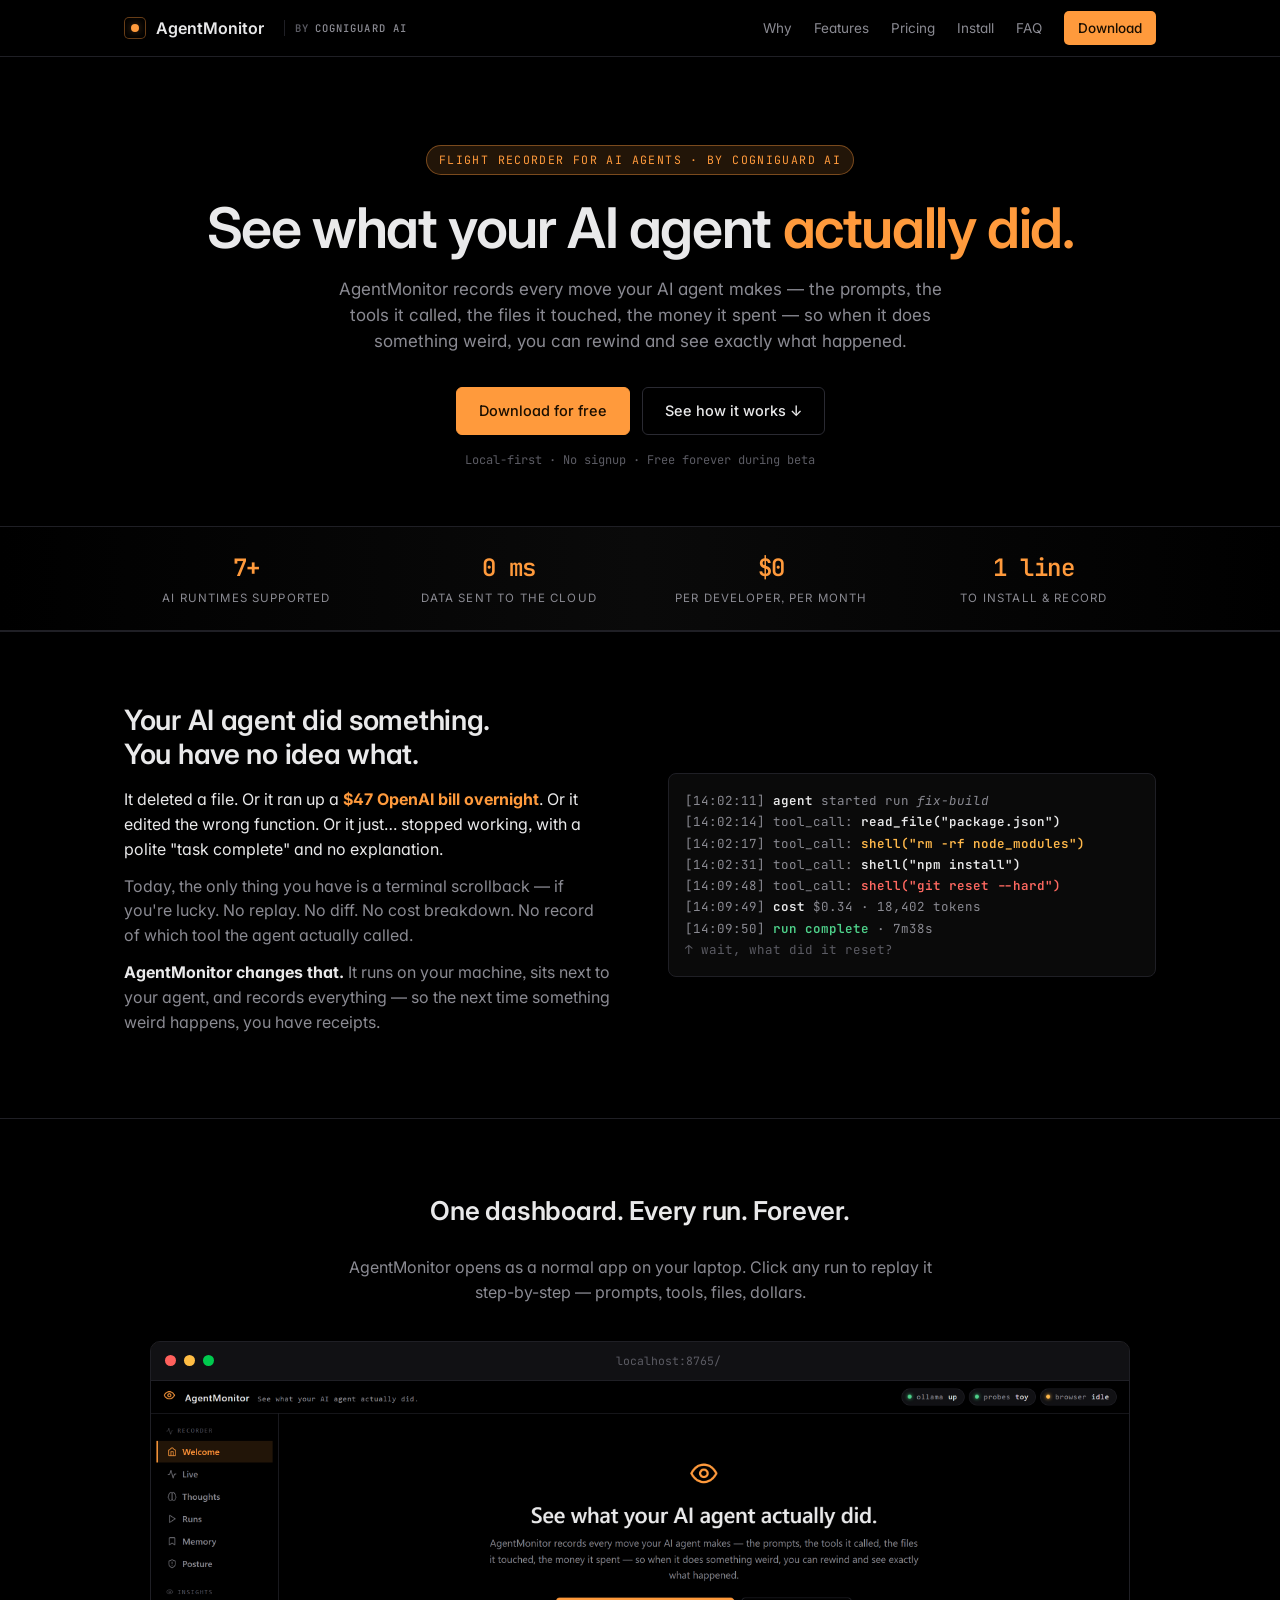
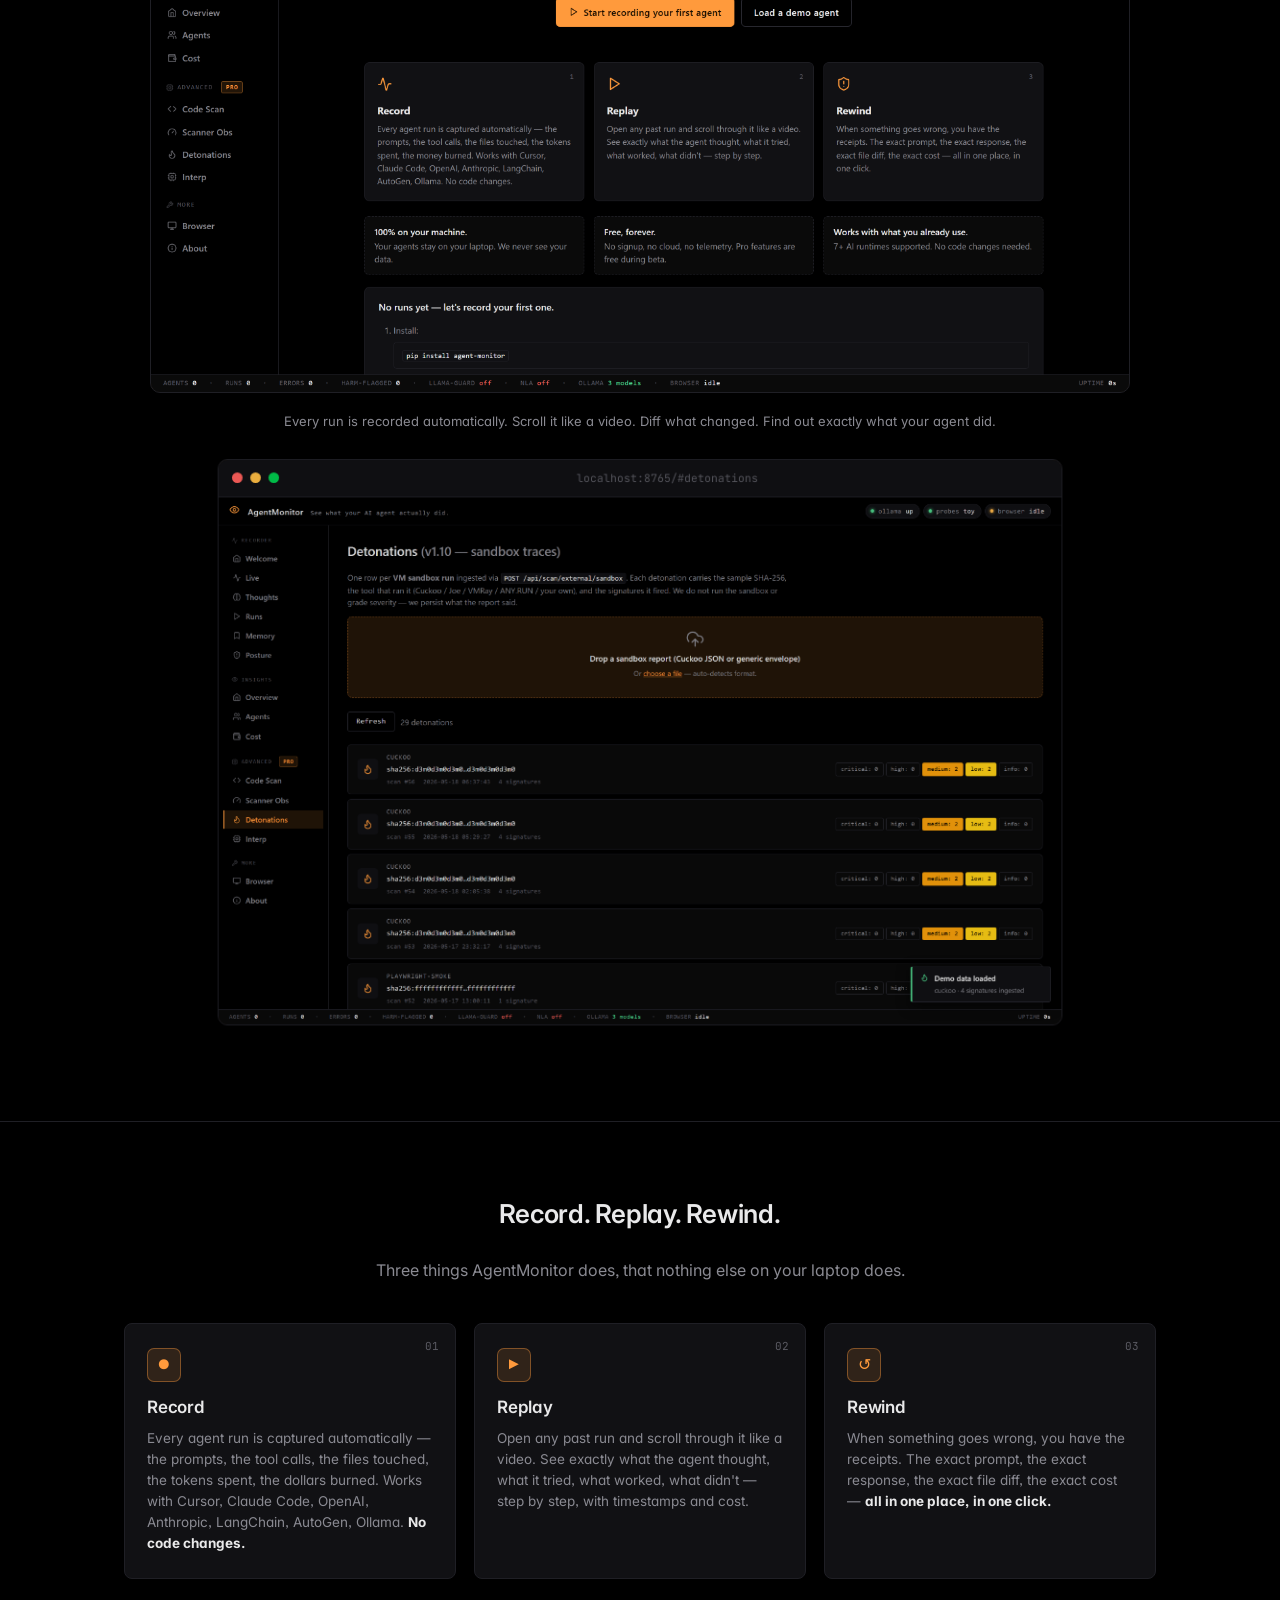
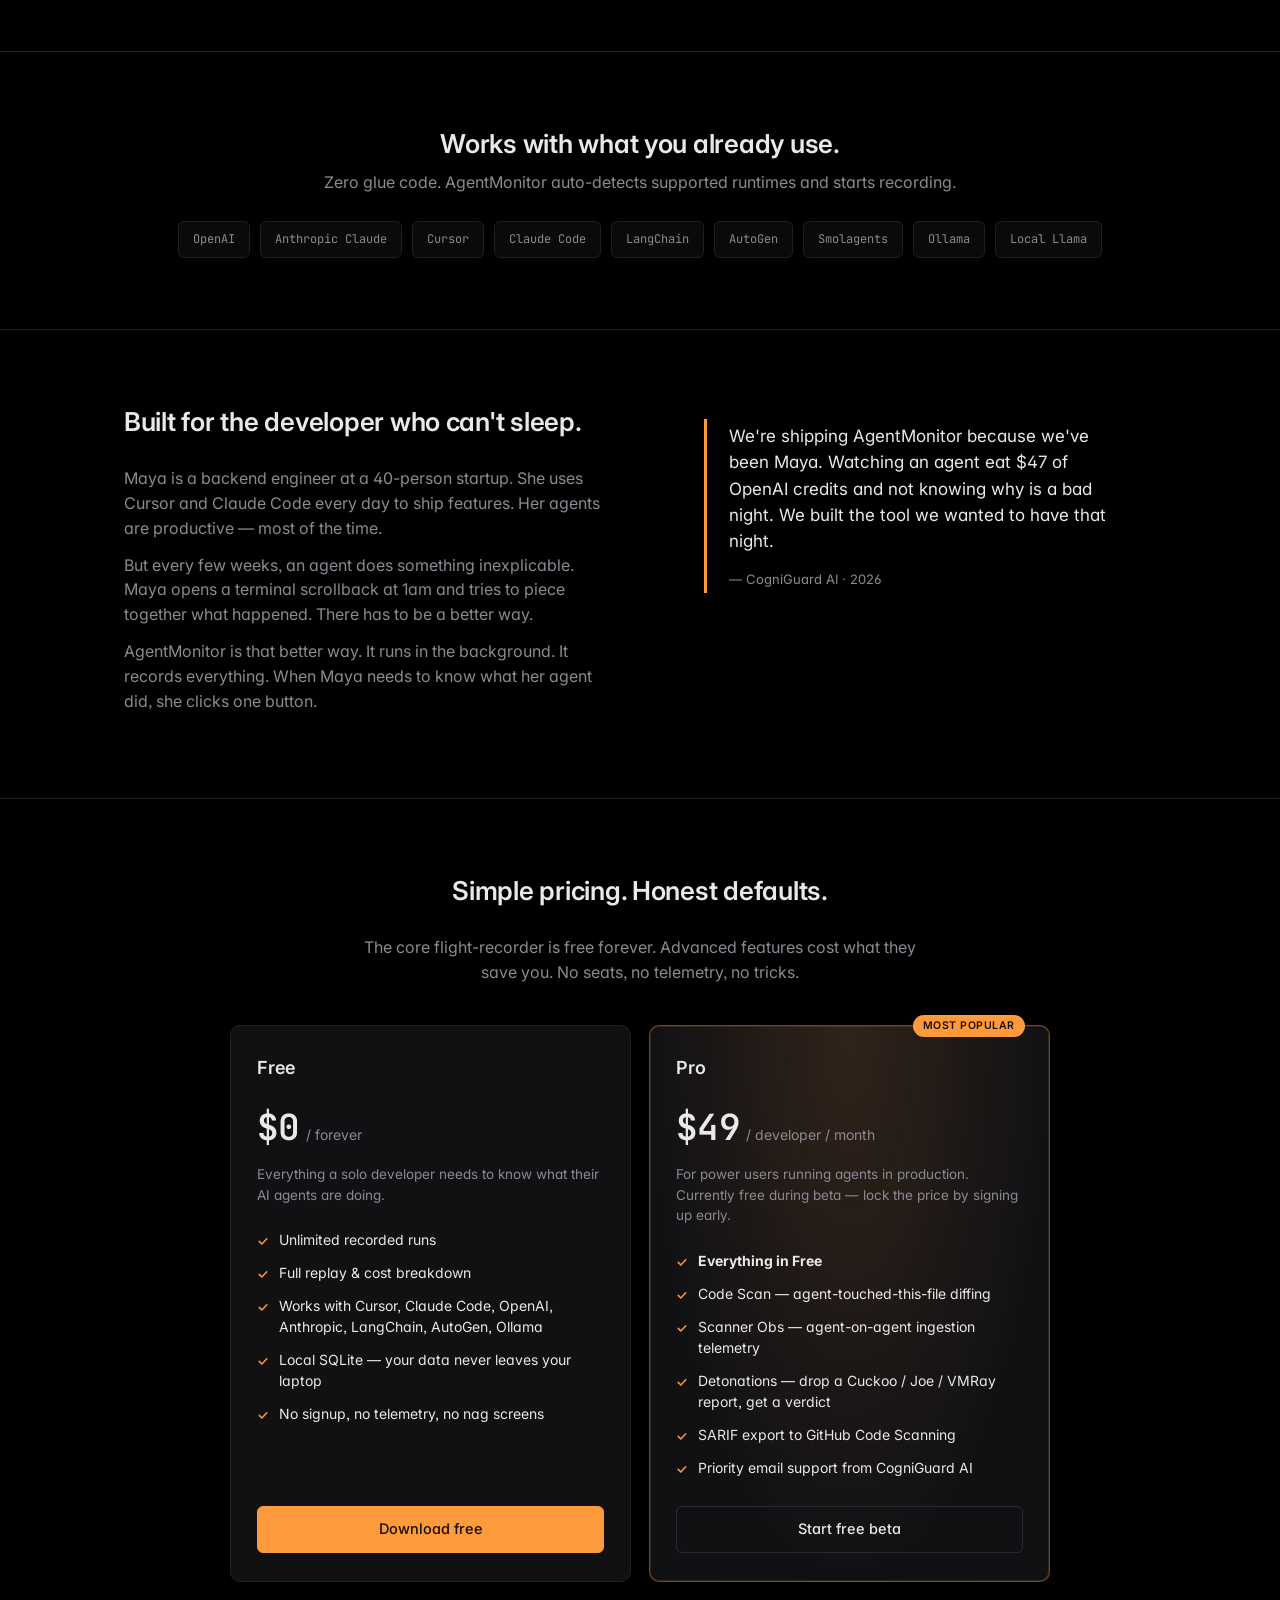
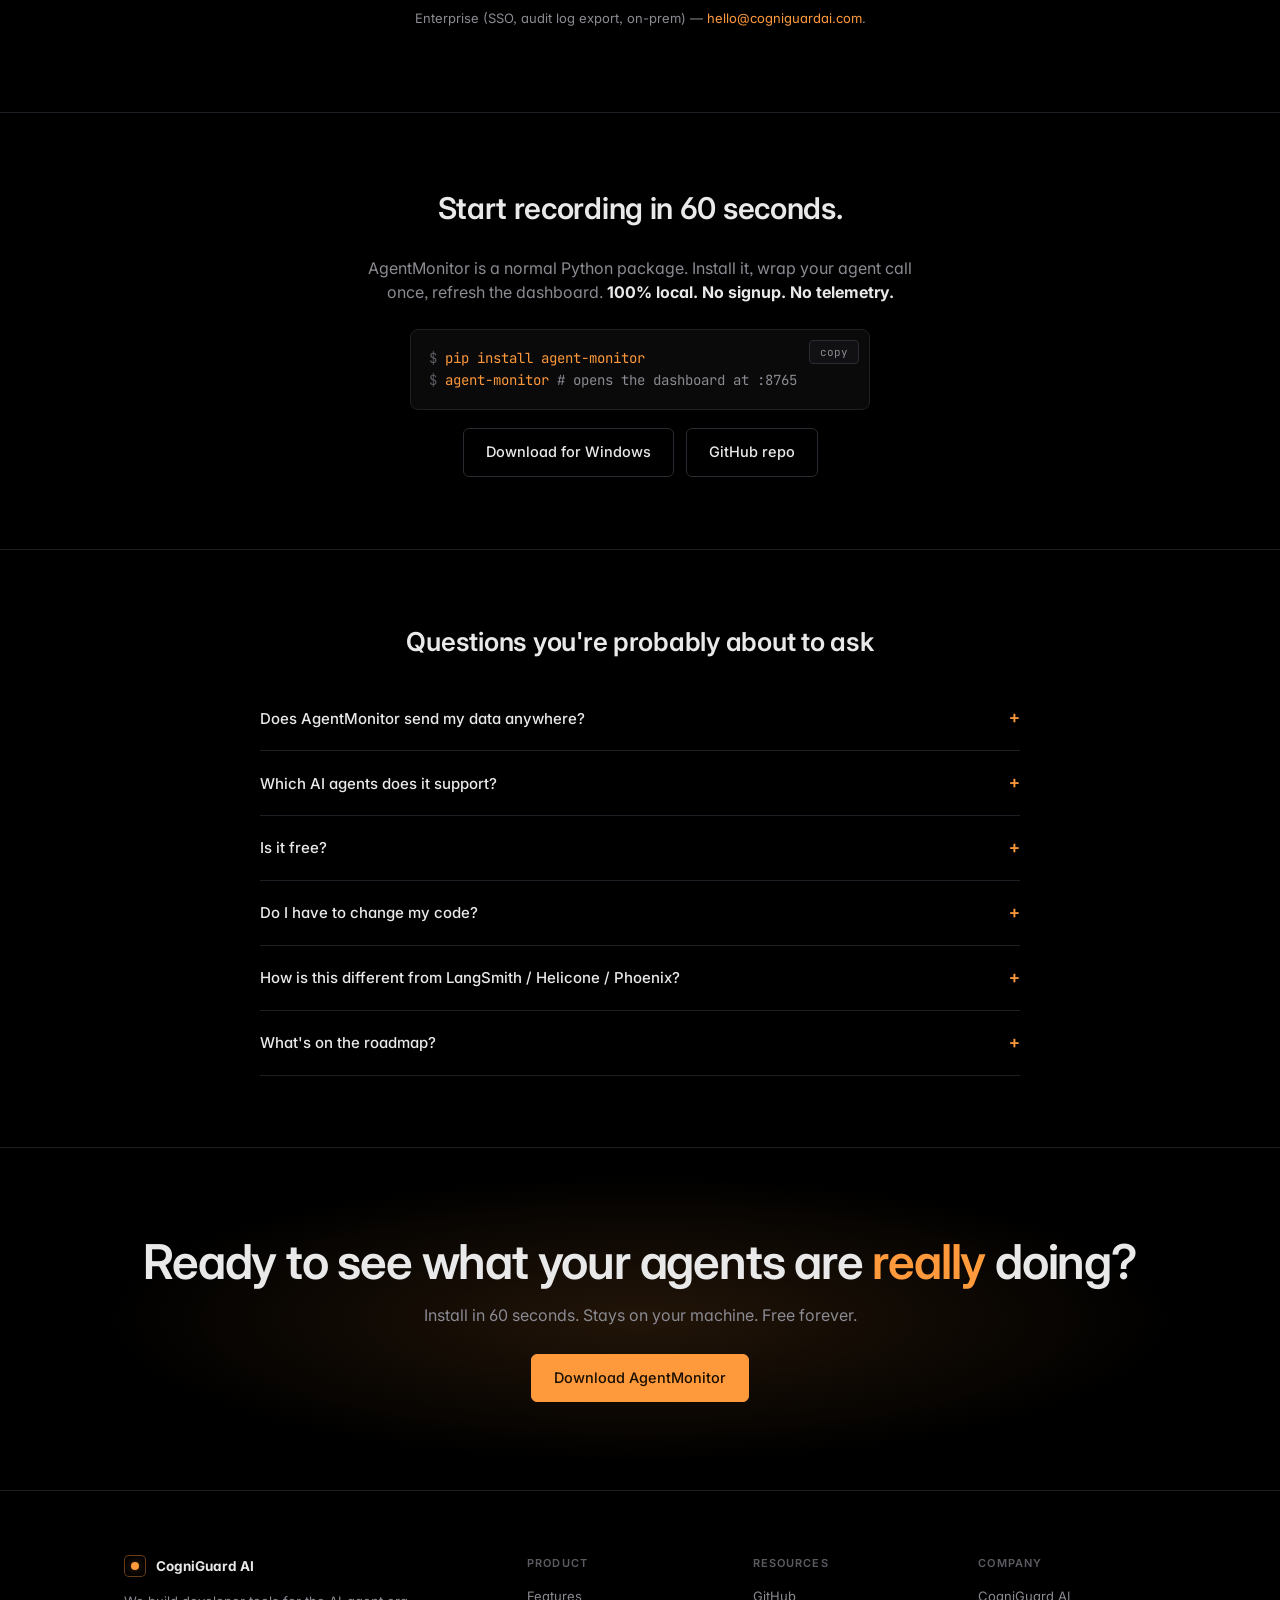
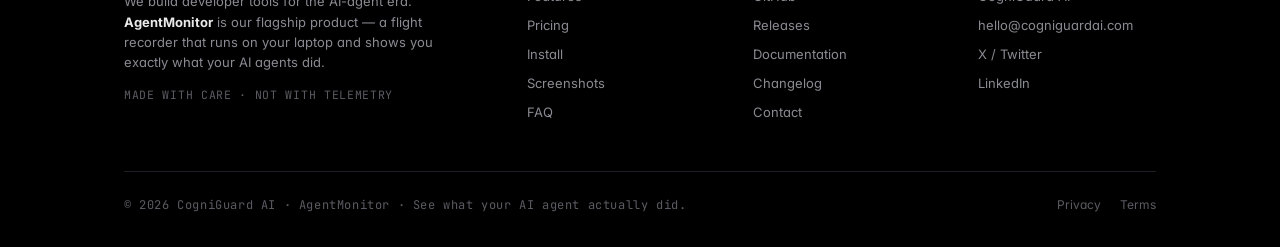
==== marketing/index.html @ da8fb6d1 "Initial public release of AgentMonitor Flight recorder for AI agents -- records every prompt, tool c" ====
<!doctype html>
<html lang="en">
<head>
  <meta charset="utf-8" />
  <meta name="viewport" content="width=device-width, initial-scale=1, viewport-fit=cover" />
  <title>AgentMonitor by CogniGuard AI — See what your AI agent actually did.</title>

  <!-- SEO ----------------------------------------------------------- -->
  <meta name="description"
        content="AgentMonitor is a flight recorder for AI agents. It records every prompt, tool call, file touched and dollar spent — so when your agent does something weird, you can rewind and see exactly what happened. Free, local-first, no signup. Made by CogniGuard AI." />
  <meta name="keywords"
        content="AI agent monitoring, agent observability, LLM observability, AI flight recorder, agent debugging, Claude Code, Cursor, Anthropic, OpenAI, LangChain, AutoGen, agent replay, prompt logging, CogniGuard AI" />
  <meta name="author" content="CogniGuard AI" />
  <meta name="theme-color" content="#000000" />
  <link rel="canonical" href="https://cogniguardai.com/" />

  <!-- Open Graph (Facebook, LinkedIn, Discord, Slack, …) ------------- -->
  <meta property="og:type"        content="website" />
  <meta property="og:site_name"   content="CogniGuard AI" />
  <meta property="og:title"       content="AgentMonitor — See what your AI agent actually did." />
  <meta property="og:description" content="A flight recorder for AI agents by CogniGuard AI. Records every prompt, tool call, file touched and dollar spent — so when your agent does something weird, you can rewind and see exactly what happened." />
  <meta property="og:url"         content="https://cogniguardai.com/" />
  <meta property="og:image"       content="https://cogniguardai.com/og.png" />
  <meta property="og:image:alt"   content="AgentMonitor dashboard — dark UI with amber accents showing a recorded agent run, prompt, tools called and cost." />
  <meta property="og:image:width"  content="1200" />
  <meta property="og:image:height" content="630" />

  <!-- Twitter / X --------------------------------------------------- -->
  <meta name="twitter:card"        content="summary_large_image" />
  <meta name="twitter:title"       content="AgentMonitor — See what your AI agent actually did." />
  <meta name="twitter:description" content="A flight recorder for AI agents by CogniGuard AI. Records every prompt, tool call, file touched and dollar spent. Local-first. Free." />
  <meta name="twitter:image"       content="https://cogniguardai.com/og.png" />
  <meta name="twitter:image:alt"   content="AgentMonitor dashboard screenshot" />

  <!-- Structured data --------------------------------------------------
       Two graphs: the Organization (CogniGuard AI) is the publisher of
       the SoftwareApplication (AgentMonitor). Google merges both into
       the knowledge panel. -->
  <script type="application/ld+json">
  {
    "@context": "https://schema.org",
    "@graph": [
      {
        "@type": "Organization",
        "@id": "https://cogniguardai.com/#org",
        "name": "CogniGuard AI",
        "url": "https://cogniguardai.com/",
        "logo": "https://cogniguardai.com/og.png",
        "description": "CogniGuard AI builds developer tools for the AI-agent era. AgentMonitor is our flagship product."
      },
      {
        "@type": "SoftwareApplication",
        "name": "AgentMonitor",
        "applicationCategory": "DeveloperApplication",
        "operatingSystem": "Windows, macOS, Linux",
        "description": "A flight recorder for AI agents. Records every prompt, tool call, file touched and dollar spent — so when your agent does something weird, you can rewind and see exactly what happened.",
        "url": "https://cogniguardai.com/",
        "publisher": { "@id": "https://cogniguardai.com/#org" },
        "offers": { "@type": "Offer", "price": "0", "priceCurrency": "USD" }
      }
    ]
  }
  </script>

  <!-- Favicon (inline SVG, no extra request) ------------------------ -->
  <link rel="icon" type="image/svg+xml" href="data:image/svg+xml;utf8,<svg xmlns='http://www.w3.org/2000/svg' viewBox='0 0 32 32'><rect width='32' height='32' rx='6' fill='%23000'/><circle cx='16' cy='16' r='6' fill='none' stroke='%23ff9a3c' stroke-width='2.5'/><circle cx='16' cy='16' r='2' fill='%23ff9a3c'/></svg>" />

  <!-- Inter (display + body) for cursor-quality typography. Preconnect
       saves ~100-200ms on first paint. -->
  <link rel="preconnect" href="https://fonts.googleapis.com" />
  <link rel="preconnect" href="https://fonts.gstatic.com" crossorigin />
  <link rel="stylesheet" href="https://fonts.googleapis.com/css2?family=Inter:wght@400;500;600;700;800&family=JetBrains+Mono:wght@400;500;600&display=swap" />

  <style>
    /* AgentMonitor marketing — visual language matches the in-app
       dashboard (Claude Board black + amber). Single-file, no build,
       no external deps except a Google Font (optional). */
    :root {
      --bg:           #000;
      --bg-1:         #0a0a0a;
      --bg-2:         #111114;
      --surface:      #111114;
      --surface-2:    #17171c;
      --border:       #1f1f25;
      --border-2:     #2a2a32;
      --text:         #e9e9ea;
      --text-mute:    #8a8a92;
      --text-dim:     #5b5b63;
      --accent:       #ff9a3c;
      --accent-soft:  #ff9a3c22;
      --accent-edge:  #ff9a3c66;
      --good:         #4ed18a;
      --warn:         #ffb84a;
      --bad:          #ff6961;
      --info:         #6aa9ff;
      --mono: "JetBrains Mono", "SF Mono", "Cascadia Mono", "IBM Plex Mono", Consolas, monospace;
      --sans: "Inter", -apple-system, BlinkMacSystemFont, "Segoe UI", system-ui, sans-serif;
      /* CSS feature-flag for Inter optical-sizing on supported browsers. */
      font-optical-sizing: auto;
      font-feature-settings: "cv11", "ss01", "ss03";
    }
    *  { box-sizing: border-box; }
    html, body {
      margin: 0; padding: 0;
      background: var(--bg);
      color: var(--text);
      font-family: var(--sans);
      font-size: 16px;
      line-height: 1.55;
      -webkit-font-smoothing: antialiased;
      -moz-osx-font-smoothing: grayscale;
      text-rendering: optimizeLegibility;
    }
    /* Selection -- amber on black, never white. */
    ::selection { background: var(--accent); color: #1a0e00; }
    /* Focus outline -- amber square (better than the browser default blue). */
    :focus-visible {
      outline: 2px solid var(--accent);
      outline-offset: 3px;
      border-radius: 4px;
    }
    a { color: var(--accent); text-decoration: none; }
    a:hover { text-decoration: underline; }
    code, pre { font-family: var(--mono); }

    /* ---------- shell ---------- */
    .wrap { max-width: 1080px; margin: 0 auto; padding: 0 24px; }
    section { padding: 72px 0; border-top: 1px solid var(--border); }
    section:first-of-type { border-top: 0; }
    h1, h2, h3 { font-weight: 600; letter-spacing: -0.01em; }
    h2 { font-size: 26px; margin: 0 0 24px 0; }
    h3 { font-size: 17px; margin: 0 0 8px 0; }
    p  { color: var(--text-mute); margin: 0 0 12px 0; }
    .muted { color: var(--text-mute); }
    .mono  { font-family: var(--mono); }

    /* ---------- header ---------- */
    header.site {
      position: sticky; top: 0; z-index: 10;
      background: rgba(0,0,0,0.85);
      backdrop-filter: saturate(160%) blur(10px);
      -webkit-backdrop-filter: saturate(160%) blur(10px);
      border-bottom: 1px solid var(--border);
    }
    .site-inner {
      display: flex; align-items: center; justify-content: space-between;
      height: 56px;
    }
    .brand {
      display: flex; align-items: center; gap: 10px;
      font-weight: 600; color: var(--text);
    }
    .brand-dot {
      width: 22px; height: 22px;
      border-radius: 5px;
      background: #000;
      border: 1px solid var(--accent-edge);
      display: inline-flex; align-items: center; justify-content: center;
    }
    .brand-dot::after {
      content: ""; width: 8px; height: 8px;
      border-radius: 50%;
      background: var(--accent);
      box-shadow: 0 0 8px var(--accent-edge);
    }
    .nav { display: flex; gap: 22px; align-items: center; font-size: 13.5px; }
    .nav a { color: var(--text-mute); }
    .nav a:hover { color: var(--text); text-decoration: none; }
    .nav .cta {
      padding: 7px 14px; border-radius: 5px;
      background: var(--accent); color: #1a0e00;
      font-weight: 500;
    }
    .nav .cta:hover { background: #ffb066; }
    @media (max-width: 640px) {
      .nav a:not(.cta) { display: none; }
    }

    /* ---------- hero ---------- */
    .hero {
      text-align: center;
      padding: 88px 0 56px 0;
    }
    .hero-eyebrow {
      display: inline-block;
      font-family: var(--mono);
      font-size: 11.5px;
      letter-spacing: 0.12em;
      text-transform: uppercase;
      color: var(--accent);
      padding: 5px 12px;
      border: 1px solid var(--accent-edge);
      background: var(--accent-soft);
      border-radius: 20px;
      margin-bottom: 24px;
    }
    .hero h1 {
      font-size: clamp(34px, 6vw, 56px);
      line-height: 1.05;
      margin: 0 0 18px 0;
      letter-spacing: -0.025em;
    }
    .hero h1 .accent { color: var(--accent); }
    .hero-sub {
      max-width: 640px; margin: 0 auto 32px auto;
      font-size: 17px;
      color: var(--text-mute);
      line-height: 1.55;
    }
    .hero-cta {
      display: flex; gap: 12px; justify-content: center; flex-wrap: wrap;
      margin-bottom: 16px;
    }
    .btn {
      display: inline-flex; align-items: center; gap: 8px;
      padding: 12px 22px;
      border-radius: 6px;
      font-family: var(--sans);
      font-size: 14.5px;
      font-weight: 500;
      cursor: pointer;
      transition: transform 80ms ease, background 120ms ease,
                  border-color 120ms ease, color 120ms ease;
    }
    .btn-primary {
      background: var(--accent); color: #1a0e00;
      border: 1px solid var(--accent);
    }
    .btn-primary:hover { transform: translateY(-1px); background: #ffb066; text-decoration: none; }
    .btn-ghost {
      background: transparent; color: var(--text);
      border: 1px solid var(--border-2);
    }
    .btn-ghost:hover { border-color: var(--accent-edge); color: var(--accent); text-decoration: none; }
    .hero-tiny {
      font-family: var(--mono);
      font-size: 12px;
      color: var(--text-dim);
      margin-top: 4px;
    }

    /* ---------- problem ---------- */
    .problem {
      display: grid;
      grid-template-columns: 1fr 1fr;
      gap: 56px;
      align-items: center;
    }
    @media (max-width: 760px) { .problem { grid-template-columns: 1fr; gap: 32px; } }
    .problem h2 { font-size: 28px; line-height: 1.2; margin-bottom: 16px; }
    .problem .punch { color: var(--text); }
    .problem .punch strong { color: var(--accent); }
    .problem .scroll-card {
      background: var(--bg-1);
      border: 1px solid var(--border);
      border-radius: 8px;
      padding: 16px;
      font-family: var(--mono);
      font-size: 12.5px;
      line-height: 1.7;
      color: var(--text-mute);
    }
    .problem .scroll-card .ln { display: block; }
    .problem .scroll-card .ln strong { color: var(--text); font-weight: 600; }
    .problem .scroll-card .ln.warn  strong { color: var(--warn); }
    .problem .scroll-card .ln.bad   strong { color: var(--bad); }
    .problem .scroll-card .ln.good  strong { color: var(--good); }

    /* ---------- demo (screenshot placeholder) ---------- */
    .demo { text-align: center; }
    .demo-frame {
      max-width: 980px; margin: 0 auto;
      border: 1px solid var(--border);
      border-radius: 10px;
      background: var(--bg-1);
      overflow: hidden;
      box-shadow: 0 30px 60px rgba(0,0,0,0.6),
                  0 0 0 1px var(--accent-soft) inset;
    }
    .demo-titlebar {
      display: flex; align-items: center; gap: 8px;
      padding: 10px 14px;
      background: var(--bg-2);
      border-bottom: 1px solid var(--border);
    }
    .demo-titlebar .dot { width: 11px; height: 11px; border-radius: 50%; }
    .demo-titlebar .dot.r { background: #ff605c; }
    .demo-titlebar .dot.y { background: #ffbd44; }
    .demo-titlebar .dot.g { background: #00ca4e; }
    .demo-titlebar .url {
      flex: 1; text-align: center;
      font-family: var(--mono); font-size: 11.5px;
      color: var(--text-dim);
    }
    .demo-body {
      display: grid;
      grid-template-columns: 200px 1fr;
      min-height: 360px;
    }
    @media (max-width: 760px) { .demo-body { grid-template-columns: 1fr; } }
    .demo-sidebar {
      background: var(--surface);
      border-right: 1px solid var(--border);
      padding: 14px 12px;
      font-size: 12px;
      text-align: left;
    }
    .demo-sb-group {
      font-family: var(--mono); font-size: 9.5px;
      letter-spacing: 0.12em; text-transform: uppercase;
      color: var(--text-dim);
      padding: 10px 6px 4px 6px;
    }
    .demo-sb-item {
      display: block; padding: 5px 8px;
      color: var(--text-mute); border-radius: 4px;
    }
    .demo-sb-item.active {
      background: var(--accent-soft);
      color: var(--accent);
      border-left: 2px solid var(--accent);
      padding-left: 6px;
    }
    .demo-main {
      padding: 22px 24px;
      text-align: left;
    }
    .demo-h1 {
      font-size: 22px; margin: 0 0 8px 0; color: var(--text);
    }
    .demo-meta {
      font-family: var(--mono); font-size: 11.5px;
      color: var(--text-dim); margin-bottom: 18px;
    }
    .demo-row {
      display: grid;
      grid-template-columns: 90px 1fr;
      gap: 14px;
      padding: 10px 0;
      border-top: 1px dashed var(--border);
      font-size: 12.5px;
    }
    .demo-row:first-of-type { border-top: 0; }
    .demo-row .k {
      font-family: var(--mono); font-size: 10.5px;
      letter-spacing: 0.08em; text-transform: uppercase;
      color: var(--text-dim);
    }
    .demo-row .v { color: var(--text); }
    .demo-chip {
      display: inline-block; padding: 1px 7px;
      border: 1px solid var(--border-2); border-radius: 3px;
      font-family: var(--mono); font-size: 10.5px;
      color: var(--text-mute);
      margin-right: 4px;
    }
    .demo-chip.accent { color: var(--accent); border-color: var(--accent-edge); background: var(--accent-soft); }
    .demo-chip.good   { color: var(--good);   border-color: #4ed18a44; }
    .demo-chip.warn   { color: var(--warn);   border-color: #ffb84a44; }
    .demo-caption {
      margin-top: 18px;
      font-size: 13px;
      color: var(--text-mute);
    }
    /* Real product screenshot inside .demo-frame -- replaces the
       legacy mock-up (.demo-body/.demo-sidebar/.demo-main, kept above
       only to avoid stylesheet churn). */
    .demo-shot {
      display: block;
      width: 100%;
      height: auto;
      background: var(--bg-1);
    }
    .demo-frame-secondary {
      max-width: 880px;
      margin: 28px auto 0 auto;
      opacity: 0.92;
      transform: scale(0.96);
      transform-origin: top center;
    }

    /* ---------- features 3-up ---------- */
    .features {
      display: grid;
      grid-template-columns: repeat(3, 1fr);
      gap: 18px;
    }
    @media (max-width: 880px) { .features { grid-template-columns: 1fr; } }
    .feature {
      position: relative;
      padding: 24px 22px;
      border: 1px solid var(--border);
      border-radius: 8px;
      background: var(--surface);
    }
    .feature .num {
      position: absolute; top: 14px; right: 16px;
      font-family: var(--mono); font-size: 11px; color: var(--text-dim);
    }
    .feature .ic {
      display: inline-flex; align-items: center; justify-content: center;
      width: 34px; height: 34px; border-radius: 7px;
      background: var(--accent-soft);
      border: 1px solid var(--accent-edge);
      color: var(--accent);
      margin-bottom: 12px;
      font-family: var(--mono); font-size: 16px;
    }
    .feature h3 { color: var(--text); }
    .feature p { font-size: 13.5px; margin: 0; }

    /* ---------- "works with" strip ---------- */
    .works {
      text-align: center;
    }
    .works h2 { margin-bottom: 6px; }
    .works .sub { margin-bottom: 26px; }
    .works-grid {
      display: flex;
      flex-wrap: wrap;
      justify-content: center;
      gap: 10px;
    }
    .works-grid .tag {
      padding: 8px 14px;
      border: 1px solid var(--border);
      border-radius: 6px;
      background: var(--bg-1);
      font-family: var(--mono);
      font-size: 12px;
      color: var(--text-mute);
    }

    /* ---------- who-for ---------- */
    .who {
      display: grid;
      grid-template-columns: 1fr 1fr;
      gap: 48px;
    }
    @media (max-width: 760px) { .who { grid-template-columns: 1fr; } }
    .who-quote {
      border-left: 3px solid var(--accent);
      padding: 4px 0 4px 22px;
      color: var(--text);
      font-size: 17px;
      line-height: 1.55;
    }
    .who-quote cite {
      display: block; margin-top: 14px;
      font-size: 13px; font-style: normal;
      color: var(--text-mute);
    }

    /* ---------- install ---------- */
    .install { text-align: center; }
    .install h2 { font-size: 30px; }
    .install p { max-width: 580px; margin: 0 auto 24px auto; }
    .install-code {
      max-width: 460px; margin: 0 auto;
      background: var(--bg-1);
      border: 1px solid var(--border);
      border-radius: 8px;
      padding: 18px;
      font-family: var(--mono);
      font-size: 14px;
      color: var(--text);
      text-align: left;
      position: relative;
    }
    .install-code .prompt { color: var(--text-dim); user-select: none; }
    .install-code .cmd    { color: var(--accent); }
    .install-copy {
      position: absolute; top: 10px; right: 10px;
      padding: 4px 10px;
      background: var(--bg-2);
      border: 1px solid var(--border-2);
      border-radius: 4px;
      color: var(--text-mute);
      font-family: var(--mono); font-size: 11px;
      cursor: pointer;
    }
    .install-copy:hover { color: var(--accent); border-color: var(--accent-edge); }
    .install-alt {
      margin-top: 18px;
      display: flex; gap: 12px; justify-content: center; flex-wrap: wrap;
    }

    /* ---------- FAQ ---------- */
    .faq-list { max-width: 760px; margin: 0 auto; }
    details.faq {
      border-bottom: 1px solid var(--border);
      padding: 18px 0;
    }
    details.faq summary {
      cursor: pointer;
      list-style: none;
      font-weight: 500;
      color: var(--text);
      font-size: 15px;
      display: flex; justify-content: space-between; align-items: center;
    }
    details.faq summary::-webkit-details-marker { display: none; }
    details.faq summary::after {
      content: "+";
      color: var(--accent);
      font-family: var(--mono);
      font-size: 18px;
      margin-left: 16px;
    }
    details.faq[open] summary::after { content: "−"; }
    details.faq p {
      margin: 12px 0 0 0;
      color: var(--text-mute);
      font-size: 14px;
    }

    /* ---------- brand byline -- small "by CogniGuard AI" tag --- */
    .brand-byline {
      display: inline-flex;
      align-items: center;
      gap: 6px;
      font-family: var(--mono);
      font-size: 10.5px;
      letter-spacing: 0.10em;
      text-transform: uppercase;
      color: var(--text-dim);
      margin-left: 10px;
      padding-left: 10px;
      border-left: 1px solid var(--border);
    }
    .brand-byline strong { color: var(--text-mute); font-weight: 500; }
    @media (max-width: 540px) {
      .brand-byline { display: none; }
    }

    /* ---------- scroll-reveal animation ---------- */
    .reveal {
      opacity: 0;
      transform: translateY(14px);
      transition: opacity 600ms ease, transform 600ms ease;
      will-change: opacity, transform;
    }
    .reveal.in {
      opacity: 1;
      transform: translateY(0);
    }
    @media (prefers-reduced-motion: reduce) {
      .reveal { opacity: 1; transform: none; transition: none; }
    }

    /* ---------- stats strip (below hero) ---------- */
    .stats-strip {
      border-top: 1px solid var(--border);
      border-bottom: 1px solid var(--border);
      background: linear-gradient(to right,
        transparent 0%, var(--bg-1) 50%, transparent 100%);
      padding: 22px 0;
    }
    .stats-grid {
      display: grid;
      grid-template-columns: repeat(4, 1fr);
      gap: 18px;
      text-align: center;
    }
    @media (max-width: 760px) {
      .stats-grid { grid-template-columns: repeat(2, 1fr); gap: 22px; }
    }
    .stat-num {
      font-family: var(--mono);
      font-size: 24px;
      font-weight: 600;
      color: var(--accent);
      letter-spacing: -0.02em;
    }
    .stat-label {
      font-size: 11.5px;
      color: var(--text-mute);
      text-transform: uppercase;
      letter-spacing: 0.10em;
      margin-top: 4px;
    }

    /* ---------- pricing ---------- */
    .pricing-grid {
      display: grid;
      grid-template-columns: repeat(2, 1fr);
      gap: 18px;
      max-width: 820px;
      margin: 0 auto;
    }
    @media (max-width: 720px) { .pricing-grid { grid-template-columns: 1fr; } }
    .price-card {
      position: relative;
      padding: 28px 26px;
      border: 1px solid var(--border);
      border-radius: 10px;
      background: var(--surface);
      display: flex; flex-direction: column;
    }
    .price-card.featured {
      border-color: var(--accent-edge);
      background:
        radial-gradient(ellipse at top, var(--accent-soft) 0%, transparent 70%),
        var(--surface);
      box-shadow: 0 0 0 1px var(--accent-soft) inset;
    }
    .price-card.featured::before {
      content: "Most popular";
      position: absolute; top: -11px; right: 24px;
      padding: 3px 10px;
      background: var(--accent); color: #1a0e00;
      font-size: 10.5px; font-weight: 600;
      letter-spacing: 0.05em;
      text-transform: uppercase;
      border-radius: 12px;
    }
    .price-card h3 {
      font-size: 18px; margin: 0 0 4px 0; color: var(--text);
    }
    .price-card .price-tag {
      display: flex; align-items: baseline; gap: 6px;
      margin: 14px 0 8px 0;
    }
    .price-card .price-amount {
      font-family: var(--mono);
      font-size: 36px; font-weight: 600;
      color: var(--text);
      letter-spacing: -0.02em;
    }
    .price-card .price-unit {
      color: var(--text-mute);
      font-size: 14px;
    }
    .price-card .price-sub {
      color: var(--text-mute);
      font-size: 13.5px;
      margin: 0 0 18px 0;
      min-height: 38px;
    }
    .price-card ul {
      list-style: none; padding: 0; margin: 0 0 22px 0;
      flex: 1;
    }
    .price-card ul li {
      position: relative;
      padding: 6px 0 6px 22px;
      font-size: 14px;
      color: var(--text);
      line-height: 1.5;
    }
    .price-card ul li::before {
      content: "";
      position: absolute;
      left: 0; top: 12px;
      width: 12px; height: 12px;
      background-image: url("data:image/svg+xml;utf8,<svg xmlns='http://www.w3.org/2000/svg' viewBox='0 0 16 16' fill='none' stroke='%23ff9a3c' stroke-width='2' stroke-linecap='round' stroke-linejoin='round'><path d='M3 8.5l3.5 3.5L13 5'/></svg>");
      background-size: contain; background-repeat: no-repeat;
    }
    .price-card .price-cta {
      display: block; text-align: center;
      padding: 11px 18px;
      border-radius: 6px;
      font-weight: 500; font-size: 14.5px;
      transition: transform 80ms ease, background 120ms ease;
    }
    .price-card .price-cta.primary {
      background: var(--accent); color: #1a0e00;
      border: 1px solid var(--accent);
    }
    .price-card .price-cta.primary:hover {
      background: #ffb066; transform: translateY(-1px);
      text-decoration: none;
    }
    .price-card .price-cta.ghost {
      background: transparent; color: var(--text);
      border: 1px solid var(--border-2);
    }
    .price-card .price-cta.ghost:hover {
      border-color: var(--accent-edge); color: var(--accent);
      text-decoration: none;
    }

    /* ---------- big CTA before footer ---------- */
    .bigcta {
      text-align: center;
      padding: 88px 24px;
      background:
        radial-gradient(ellipse at center,
          var(--accent-soft) 0%, transparent 60%),
        var(--bg);
      border-top: 1px solid var(--border);
    }
    .bigcta h2 {
      font-size: clamp(32px, 5vw, 48px);
      line-height: 1.1;
      margin: 0 0 14px 0;
      letter-spacing: -0.025em;
    }
    .bigcta p {
      max-width: 540px; margin: 0 auto 26px auto;
      font-size: 16px;
    }

    /* ---------- footer (cursor-grade grid) ---------- */
    footer.site {
      padding: 64px 0 32px 0;
      border-top: 1px solid var(--border);
      color: var(--text-mute);
      font-size: 13.5px;
    }
    .footer-grid {
      display: grid;
      grid-template-columns: 2fr 1fr 1fr 1fr;
      gap: 48px;
      padding-bottom: 40px;
      border-bottom: 1px solid var(--border);
    }
    @media (max-width: 760px) {
      .footer-grid { grid-template-columns: 1fr 1fr; gap: 32px; }
    }
    @media (max-width: 440px) {
      .footer-grid { grid-template-columns: 1fr; }
    }
    .footer-brand .brand-mark {
      display: flex; align-items: center; gap: 10px;
      margin-bottom: 14px;
    }
    .footer-brand p {
      font-size: 13px; color: var(--text-mute);
      max-width: 320px; margin: 0 0 14px 0;
    }
    .footer-col h4 {
      font-size: 11px;
      text-transform: uppercase;
      letter-spacing: 0.10em;
      color: var(--text-dim);
      font-weight: 600;
      margin: 0 0 14px 0;
    }
    .footer-col ul { list-style: none; padding: 0; margin: 0; }
    .footer-col ul li { margin: 8px 0; }
    .footer-col a {
      color: var(--text-mute);
      font-size: 13px;
    }
    .footer-col a:hover { color: var(--accent); text-decoration: none; }
    .footer-bottom {
      padding-top: 24px;
      display: flex; justify-content: space-between; flex-wrap: wrap;
      gap: 12px;
      font-size: 12px;
      color: var(--text-dim);
    }
    .footer-bottom .brand-line {
      font-family: var(--mono);
      letter-spacing: 0.05em;
    }
    .footer-bottom .legal a {
      color: var(--text-dim); margin-left: 16px;
    }
    .footer-bottom .legal a:hover { color: var(--text-mute); text-decoration: none; }
  </style>
</head>
<body>

<!-- ============================== HEADER ============================== -->
<header class="site">
  <div class="wrap site-inner">
    <a class="brand" href="#top">
      <span class="brand-dot" aria-hidden="true"></span>
      <span>AgentMonitor</span>
      <span class="brand-byline">by <strong>CogniGuard&nbsp;AI</strong></span>
    </a>
    <nav class="nav">
      <a href="#problem">Why</a>
      <a href="#features">Features</a>
      <a href="#pricing">Pricing</a>
      <a href="#install">Install</a>
      <a href="#faq">FAQ</a>
      <a class="cta" href="#install">Download</a>
    </nav>
  </div>
</header>

<!-- =============================== HERO =============================== -->
<a id="top"></a>
<section class="hero">
  <div class="wrap reveal">
    <div class="hero-eyebrow">Flight recorder for AI agents · by CogniGuard&nbsp;AI</div>
    <h1>See what your AI agent <span class="accent">actually did.</span></h1>
    <p class="hero-sub">
      AgentMonitor records every move your AI agent makes —
      the prompts, the tools it called, the files it touched, the
      money it spent — so when it does something weird, you can
      rewind and see exactly what happened.
    </p>
    <div class="hero-cta">
      <a class="btn btn-primary" href="#install">Download for free</a>
      <a class="btn btn-ghost"   href="#demo">See how it works ↓</a>
    </div>
    <div class="hero-tiny">Local-first · No signup · Free forever during beta</div>
  </div>
</section>

<!-- ============================ STATS STRIP ============================
     Cursor-style trust band right after the hero. The numbers are honest
     for a beta product: integration breadth (7+ AI runtimes), zero cost,
     zero data-egress, and one-line install. Update them once we have
     real traction numbers (users / runs recorded). -->
<div class="stats-strip">
  <div class="wrap">
    <div class="stats-grid">
      <div>
        <div class="stat-num">7+</div>
        <div class="stat-label">AI runtimes supported</div>
      </div>
      <div>
        <div class="stat-num">0&nbsp;ms</div>
        <div class="stat-label">Data sent to the cloud</div>
      </div>
      <div>
        <div class="stat-num">$0</div>
        <div class="stat-label">Per developer, per month</div>
      </div>
      <div>
        <div class="stat-num">1&nbsp;line</div>
        <div class="stat-label">To install &amp; record</div>
      </div>
    </div>
  </div>
</div>

<!-- ============================ THE PROBLEM ============================ -->
<section id="problem">
  <div class="wrap problem reveal">
    <div>
      <h2>Your AI agent did something. <br/>You have no idea what.</h2>
      <p class="punch">
        It deleted a file. Or it ran up a <strong>$47 OpenAI bill overnight</strong>.
        Or it edited the wrong function. Or it just… stopped working,
        with a polite "task complete" and no explanation.
      </p>
      <p>
        Today, the only thing you have is a terminal scrollback —
        if you're lucky. No replay. No diff. No cost breakdown. No
        record of which tool the agent actually called.
      </p>
      <p>
        <strong style="color: var(--text);">AgentMonitor changes that.</strong>
        It runs on your machine, sits next to your agent, and records
        everything — so the next time something weird happens, you
        have receipts.
      </p>
    </div>
    <div class="scroll-card" aria-hidden="true">
      <span class="ln">[14:02:11] <strong>agent</strong> started run <em>fix-build</em></span>
      <span class="ln">[14:02:14] tool_call: <strong>read_file("package.json")</strong></span>
      <span class="ln warn">[14:02:17] tool_call: <strong>shell("rm -rf node_modules")</strong></span>
      <span class="ln">[14:02:31] tool_call: <strong>shell("npm install")</strong></span>
      <span class="ln bad">[14:09:48] tool_call: <strong>shell("git reset --hard")</strong></span>
      <span class="ln">[14:09:49] <strong>cost</strong> $0.34 · 18,402 tokens</span>
      <span class="ln good">[14:09:50] <strong>run complete</strong> · 7m38s</span>
      <span class="ln muted" style="color: var(--text-dim);">                ↑ wait, what did it reset?</span>
    </div>
  </div>
</section>

<!-- ============================== DEMO ================================ -->
<section id="demo" class="demo">
  <div class="wrap reveal">
    <h2 style="text-align: center;">One dashboard. Every run. Forever.</h2>
    <p style="text-align: center; max-width: 600px; margin: 0 auto 36px;">
      AgentMonitor opens as a normal app on your laptop. Click any run
      to replay it step-by-step — prompts, tools, files, dollars.
    </p>

    <div class="demo-frame">
      <div class="demo-titlebar">
        <span class="dot r"></span><span class="dot y"></span><span class="dot g"></span>
        <span class="url">localhost:8765/</span>
      </div>
      <img class="demo-shot" src="screenshot-welcome.png"
           alt="AgentMonitor dashboard — Welcome panel with Record / Replay / Rewind cards, sidebar grouped Recorder / Insights / Advanced / More, and a quick-start showing 'pip install agent-monitor'."
           loading="lazy" decoding="async" />
    </div>

    <div class="demo-caption">
      Every run is recorded automatically. Scroll it like a video.
      Diff what changed. Find out exactly what your agent did.
    </div>

    <!-- Secondary screenshot: a populated Detonations panel proves the
         product handles real ingest data, not just empty-state fixtures. -->
    <div class="demo-frame demo-frame-secondary">
      <div class="demo-titlebar">
        <span class="dot r"></span><span class="dot y"></span><span class="dot g"></span>
        <span class="url">localhost:8765/#detonations</span>
      </div>
      <img class="demo-shot" src="screenshot-detonations.png"
           alt="AgentMonitor Detonations panel — list of sandbox detonations with severity chips, sample SHA-256 hashes, and a green 'Demo data loaded' toast."
           loading="lazy" decoding="async" />
    </div>
  </div>
</section>

<!-- ============================= FEATURES ============================= -->
<section id="features">
  <div class="wrap reveal">
    <h2 style="text-align: center;">Record. Replay. Rewind.</h2>
    <p style="text-align: center; max-width: 600px; margin: 0 auto 40px;">
      Three things AgentMonitor does, that nothing else on your laptop does.
    </p>

    <div class="features">
      <div class="feature">
        <span class="num">01</span>
        <div class="ic">●</div>
        <h3>Record</h3>
        <p>
          Every agent run is captured automatically — the prompts,
          the tool calls, the files touched, the tokens spent, the
          dollars burned. Works with Cursor, Claude Code, OpenAI,
          Anthropic, LangChain, AutoGen, Ollama. <strong style="color: var(--text);">No code changes.</strong>
        </p>
      </div>
      <div class="feature">
        <span class="num">02</span>
        <div class="ic">▶</div>
        <h3>Replay</h3>
        <p>
          Open any past run and scroll through it like a video. See
          exactly what the agent thought, what it tried, what
          worked, what didn't — step by step, with timestamps and
          cost.
        </p>
      </div>
      <div class="feature">
        <span class="num">03</span>
        <div class="ic">↺</div>
        <h3>Rewind</h3>
        <p>
          When something goes wrong, you have the receipts. The
          exact prompt, the exact response, the exact file diff, the
          exact cost — <strong style="color: var(--text);">all in one place, in one click.</strong>
        </p>
      </div>
    </div>
  </div>
</section>

<!-- ============================= WORKS WITH =========================== -->
<section class="works">
  <div class="wrap reveal">
    <h2>Works with what you already use.</h2>
    <p class="sub">Zero glue code. AgentMonitor auto-detects supported runtimes and starts recording.</p>
    <div class="works-grid">
      <span class="tag">OpenAI</span>
      <span class="tag">Anthropic Claude</span>
      <span class="tag">Cursor</span>
      <span class="tag">Claude Code</span>
      <span class="tag">LangChain</span>
      <span class="tag">AutoGen</span>
      <span class="tag">Smolagents</span>
      <span class="tag">Ollama</span>
      <span class="tag">Local Llama</span>
    </div>
  </div>
</section>

<!-- ============================= WHO IT'S FOR ========================= -->
<section id="who">
  <div class="wrap who reveal">
    <div>
      <h2>Built for the developer who can't sleep.</h2>
      <p>
        Maya is a backend engineer at a 40-person startup. She uses
        Cursor and Claude Code every day to ship features. Her
        agents are productive — most of the time.
      </p>
      <p>
        But every few weeks, an agent does something inexplicable.
        Maya opens a terminal scrollback at 1am and tries to piece
        together what happened. There has to be a better way.
      </p>
      <p>
        AgentMonitor is that better way. It runs in the background.
        It records everything. When Maya needs to know what her
        agent did, she clicks one button.
      </p>
    </div>
    <div>
      <blockquote class="who-quote">
        We're shipping AgentMonitor because we've been Maya. Watching
        an agent eat $47 of OpenAI credits and not knowing why is a
        bad night. We built the tool we wanted to have that night.
        <cite>— CogniGuard&nbsp;AI · 2026</cite>
      </blockquote>
    </div>
  </div>
</section>

<!-- ============================== PRICING =============================
     Two tiers. Free is the honest default for Maya; Pro is the soft
     monetization signal for power users who want sandbox / detonations
     / SARIF export. Locked in BRAND.md §9. -->
<section id="pricing">
  <div class="wrap reveal">
    <h2 style="text-align: center;">Simple pricing. Honest defaults.</h2>
    <p style="text-align: center; max-width: 580px; margin: 0 auto 40px;">
      The core flight-recorder is free forever. Advanced features
      cost what they save you. No seats, no telemetry, no tricks.
    </p>

    <div class="pricing-grid">

      <!-- Free tier -->
      <div class="price-card">
        <h3>Free</h3>
        <div class="price-tag">
          <span class="price-amount">$0</span>
          <span class="price-unit">/ forever</span>
        </div>
        <p class="price-sub">
          Everything a solo developer needs to know what their AI
          agents are doing.
        </p>
        <ul>
          <li>Unlimited recorded runs</li>
          <li>Full replay &amp; cost breakdown</li>
          <li>Works with Cursor, Claude Code, OpenAI, Anthropic, LangChain, AutoGen, Ollama</li>
          <li>Local SQLite — your data never leaves your laptop</li>
          <li>No signup, no telemetry, no nag screens</li>
        </ul>
        <a class="price-cta primary" href="#install">Download free</a>
      </div>

      <!-- Pro tier -->
      <div class="price-card featured">
        <h3>Pro</h3>
        <div class="price-tag">
          <span class="price-amount">$49</span>
          <span class="price-unit">/ developer / month</span>
        </div>
        <p class="price-sub">
          For power users running agents in production. Currently free
          during beta — lock the price by signing up early.
        </p>
        <ul>
          <li><strong>Everything in Free</strong></li>
          <li>Code Scan — agent-touched-this-file diffing</li>
          <li>Scanner Obs — agent-on-agent ingestion telemetry</li>
          <li>Detonations — drop a Cuckoo / Joe / VMRay report, get a verdict</li>
          <li>SARIF export to GitHub Code Scanning</li>
          <li>Priority email support from CogniGuard&nbsp;AI</li>
        </ul>
        <a class="price-cta ghost" href="#install">Start free beta</a>
      </div>

    </div>

    <p style="text-align: center; margin-top: 26px; color: var(--text-mute); font-size: 13px;">
      Enterprise (SSO, audit log export, on-prem) — <a href="mailto:hello@cogniguardai.com">hello@cogniguardai.com</a>.
    </p>
  </div>
</section>

<!-- ============================== INSTALL ============================= -->
<section id="install" class="install">
  <div class="wrap reveal">
    <h2>Start recording in 60 seconds.</h2>
    <p>
      AgentMonitor is a normal Python package. Install it,
      wrap your agent call once, refresh the dashboard.
      <strong style="color: var(--text);">100% local. No signup. No telemetry.</strong>
    </p>

    <div class="install-code">
      <button class="install-copy" id="copy-btn" aria-label="copy install command">copy</button>
      <div><span class="prompt">$ </span><span class="cmd">pip install agent-monitor</span></div>
      <div><span class="prompt">$ </span><span class="cmd">agent-monitor</span><span class="muted"> # opens the dashboard at :8765</span></div>
    </div>

    <div class="install-alt">
      <!-- LAUNCH-TODO: wire #dl-win href to the Windows installer URL.
           Suggested options (in order of zero-effort):
             1. https://github.com/<owner>/<repo>/releases/latest
             2. Direct .exe URL on the GitHub release
             3. https://agentmonitor.dev/download/AgentMonitor-Setup.exe
           Until then, this anchor is a safe no-op (#). -->
      <a class="btn btn-ghost"   href="#" id="dl-win">Download for Windows</a>
      <!-- LAUNCH-TODO: replace https://github.com/ with the real repo URL. -->
      <a class="btn btn-ghost"   href="https://github.com/" rel="noopener">GitHub repo</a>
    </div>
  </div>
</section>

<!-- ================================ FAQ =============================== -->
<section id="faq">
  <div class="wrap reveal">
    <h2 style="text-align: center;">Questions you're probably about to ask</h2>

    <div class="faq-list">
      <details class="faq">
        <summary>Does AgentMonitor send my data anywhere?</summary>
        <p>
          No. Everything stays on your laptop. AgentMonitor runs a
          local server on <code>localhost:8765</code> and writes to
          a local SQLite database. There is no cloud, no signup,
          no telemetry. We literally cannot see your data — by design.
        </p>
      </details>

      <details class="faq">
        <summary>Which AI agents does it support?</summary>
        <p>
          Anything that calls OpenAI, Anthropic, or a local model
          via Ollama — plus framework-level integrations for
          LangChain, AutoGen, Smolagents, Cursor's agent mode, and
          Claude Code. If you're using something else, the generic
          adapter takes 3 lines.
        </p>
      </details>

      <details class="faq">
        <summary>Is it free?</summary>
        <p>
          Yes. Core recording, replay and run history are free
          forever. Advanced features like Code Scan, Scanner Obs
          and sandbox Detonations are marked <strong>PRO</strong>
          in the sidebar — they're free during beta, and will be
          paid afterwards. We'll never paywall the core flight-recorder.
        </p>
      </details>

      <details class="faq">
        <summary>Do I have to change my code?</summary>
        <p>
          For most users, no — once installed, AgentMonitor
          auto-detects supported runtimes and starts recording.
          For custom agents, wrap your run in a
          <code>with monitor(agent="my-agent"):</code> block.
          That's it.
        </p>
      </details>

      <details class="faq">
        <summary>How is this different from LangSmith / Helicone / Phoenix?</summary>
        <p>
          Those are cloud-first observability platforms for prompt
          engineers. AgentMonitor is a <strong>local-first flight
          recorder</strong> for developers who run AI agents on
          their own machine and want to know exactly what those
          agents did. Different audience, different shape.
        </p>
      </details>

      <details class="faq">
        <summary>What's on the roadmap?</summary>
        <p>
          Today: record + replay + cost. Next: agent-level
          diff-and-revert (the "rewind" button stops being
          metaphorical). After that: a kill-switch that pauses a
          running agent the moment it tries something out of
          character. See
          <!-- LAUNCH-TODO: replace https://github.com/ with the real repo URL. -->
          <a href="https://github.com/">our GitHub</a>.
        </p>
      </details>
    </div>
  </div>
</section>

<!-- =========================== BIG CTA (pre-footer) ====================
     Final ask before the footer. Cursor uses this pattern hard: one
     last big headline + one CTA. -->
<section class="bigcta">
  <div class="wrap reveal">
    <h2>Ready to see what your agents are <span style="color: var(--accent);">really</span> doing?</h2>
    <p class="muted">
      Install in 60 seconds. Stays on your machine. Free forever.
    </p>
    <a class="btn btn-primary" href="#install">Download AgentMonitor</a>
  </div>
</section>

<!-- ============================== FOOTER ============================== -->
<footer class="site">
  <div class="wrap">
    <div class="footer-grid">

      <div class="footer-brand">
        <div class="brand-mark">
          <span class="brand-dot" aria-hidden="true"></span>
          <strong style="color: var(--text);">CogniGuard&nbsp;AI</strong>
        </div>
        <p>
          We build developer tools for the AI-agent era.
          <strong style="color: var(--text);">AgentMonitor</strong> is our
          flagship product — a flight recorder that runs on your laptop
          and shows you exactly what your AI agents did.
        </p>
        <p style="font-family: var(--mono); font-size: 11.5px; letter-spacing: 0.06em; color: var(--text-dim);">
          MADE WITH CARE · NOT WITH TELEMETRY
        </p>
      </div>

      <div class="footer-col">
        <h4>Product</h4>
        <ul>
          <li><a href="#features">Features</a></li>
          <li><a href="#pricing">Pricing</a></li>
          <li><a href="#install">Install</a></li>
          <li><a href="#demo">Screenshots</a></li>
          <li><a href="#faq">FAQ</a></li>
        </ul>
      </div>

      <div class="footer-col">
        <h4>Resources</h4>
        <ul>
          <!-- LAUNCH-TODO: replace https://github.com/ links with the real repo URL. -->
          <li><a href="https://github.com/" rel="noopener">GitHub</a></li>
          <li><a href="https://github.com/" rel="noopener">Releases</a></li>
          <li><a href="https://github.com/" rel="noopener">Documentation</a></li>
          <li><a href="https://github.com/" rel="noopener">Changelog</a></li>
          <li><a href="mailto:hello@cogniguardai.com">Contact</a></li>
        </ul>
      </div>

      <div class="footer-col">
        <h4>Company</h4>
        <ul>
          <li><a href="https://cogniguardai.com/">CogniGuard&nbsp;AI</a></li>
          <li><a href="mailto:hello@cogniguardai.com">hello@cogniguardai.com</a></li>
          <!-- LAUNCH-TODO: replace # with your X/Twitter, LinkedIn, etc. -->
          <li><a href="#" rel="noopener">X / Twitter</a></li>
          <li><a href="#" rel="noopener">LinkedIn</a></li>
        </ul>
      </div>

    </div>

    <div class="footer-bottom">
      <div class="brand-line">
        © 2026 CogniGuard&nbsp;AI · AgentMonitor · See what your AI agent actually did.
      </div>
      <div class="legal">
        <a href="/privacy">Privacy</a>
        <a href="/terms">Terms</a>
      </div>
    </div>
  </div>
</footer>

<script>
  // ---- Scroll-reveal: fade + lift sections as they enter the viewport.
  //      Native IntersectionObserver, no dependencies. Triggers once
  //      per element so we don't re-animate on scroll-back. Honors
  //      prefers-reduced-motion via the CSS reset above.
  (function () {
    var els = document.querySelectorAll('.reveal');
    if (!els.length) return;
    if (typeof IntersectionObserver !== 'function') {
      // Old browser: just show everything.
      for (var i = 0; i < els.length; i++) els[i].classList.add('in');
      return;
    }
    var io = new IntersectionObserver(function (entries) {
      entries.forEach(function (e) {
        if (e.isIntersecting) {
          e.target.classList.add('in');
          io.unobserve(e.target);
        }
      });
    }, { rootMargin: '0px 0px -10% 0px', threshold: 0.05 });
    els.forEach(function (el) { io.observe(el); });
  })();

  // ---- Copy install command -- single-purpose, no framework.
  (function () {
    var btn = document.getElementById('copy-btn');
    if (!btn) return;
    btn.addEventListener('click', function () {
      var cmd = 'pip install agent-monitor';
      if (navigator.clipboard && navigator.clipboard.writeText) {
        navigator.clipboard.writeText(cmd);
      } else {
        // Fallback for older browsers / non-HTTPS local viewing.
        var ta = document.createElement('textarea');
        ta.value = cmd; document.body.appendChild(ta);
        ta.select(); try { document.execCommand('copy'); } catch (_) {}
        document.body.removeChild(ta);
      }
      var prev = btn.textContent;
      btn.textContent = 'copied ✓';
      setTimeout(function () { btn.textContent = prev; }, 1400);
    });
  })();
</script>

</body>
</html>
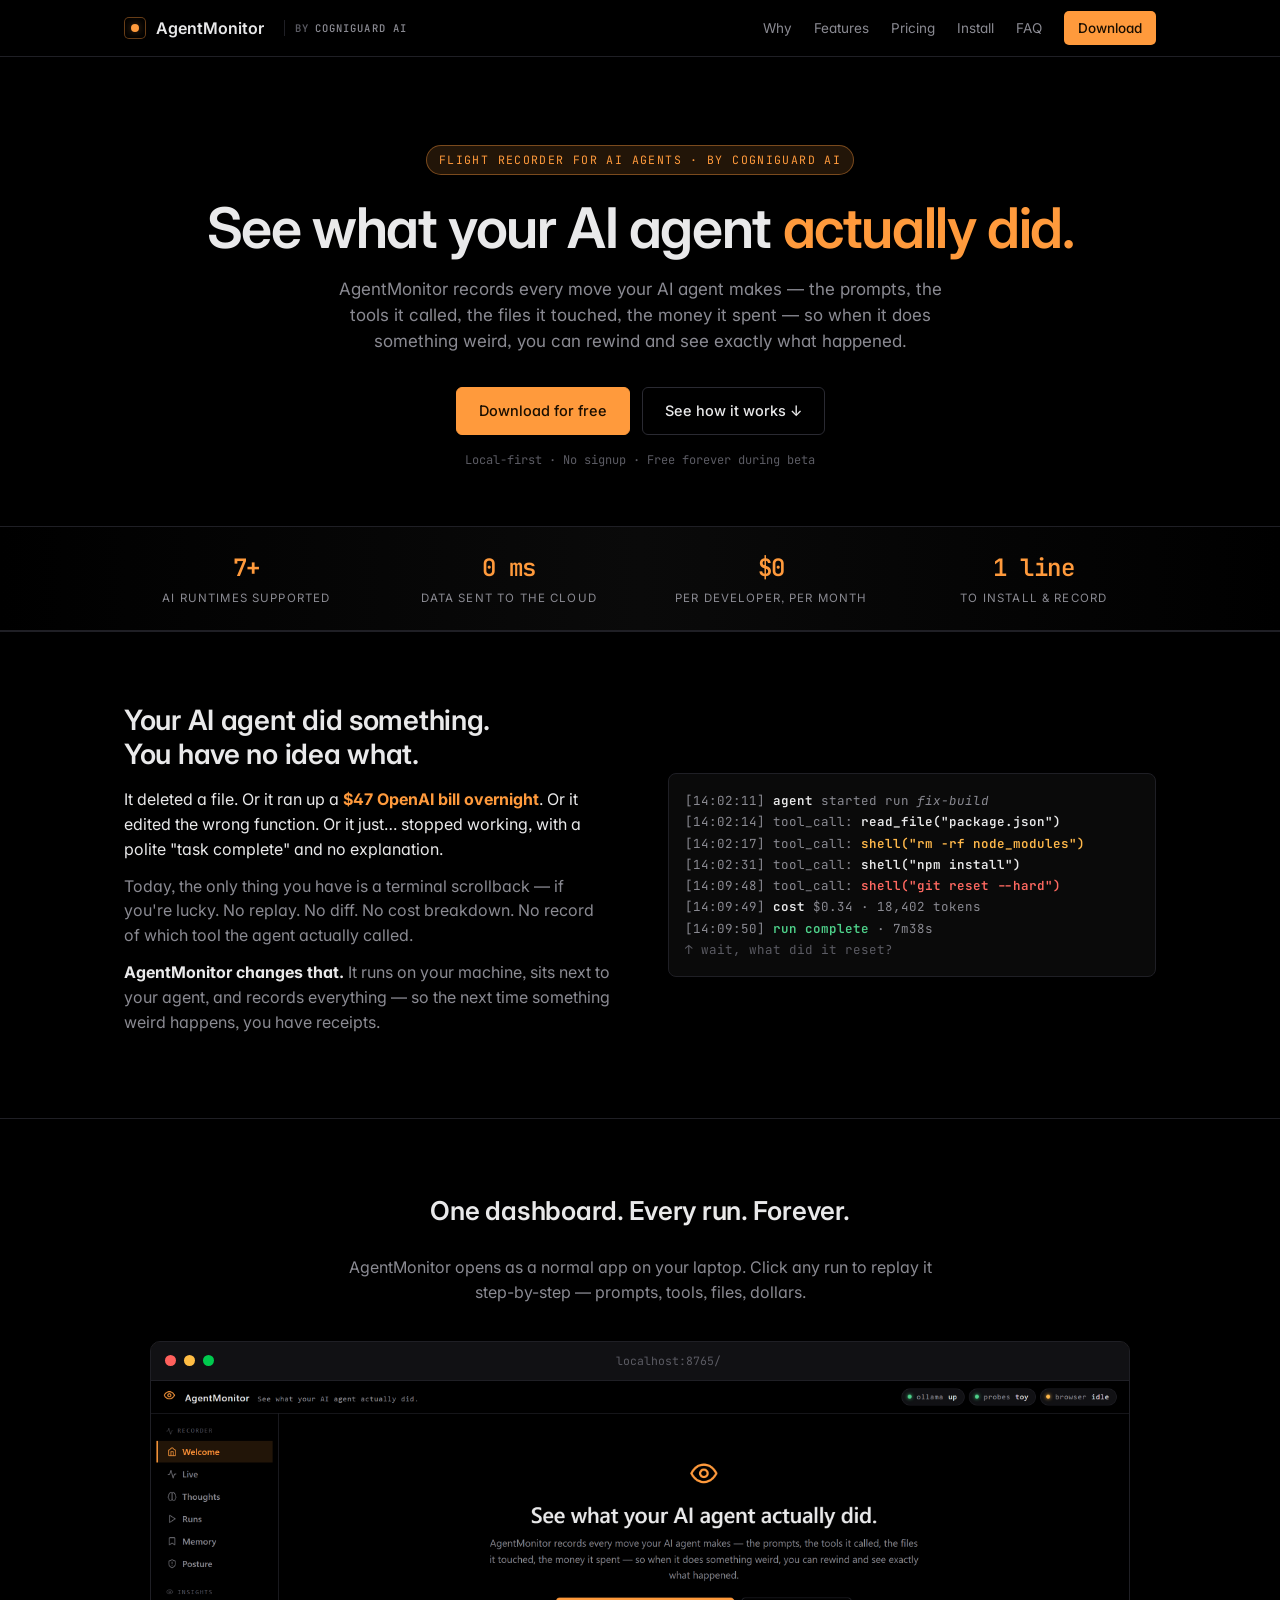
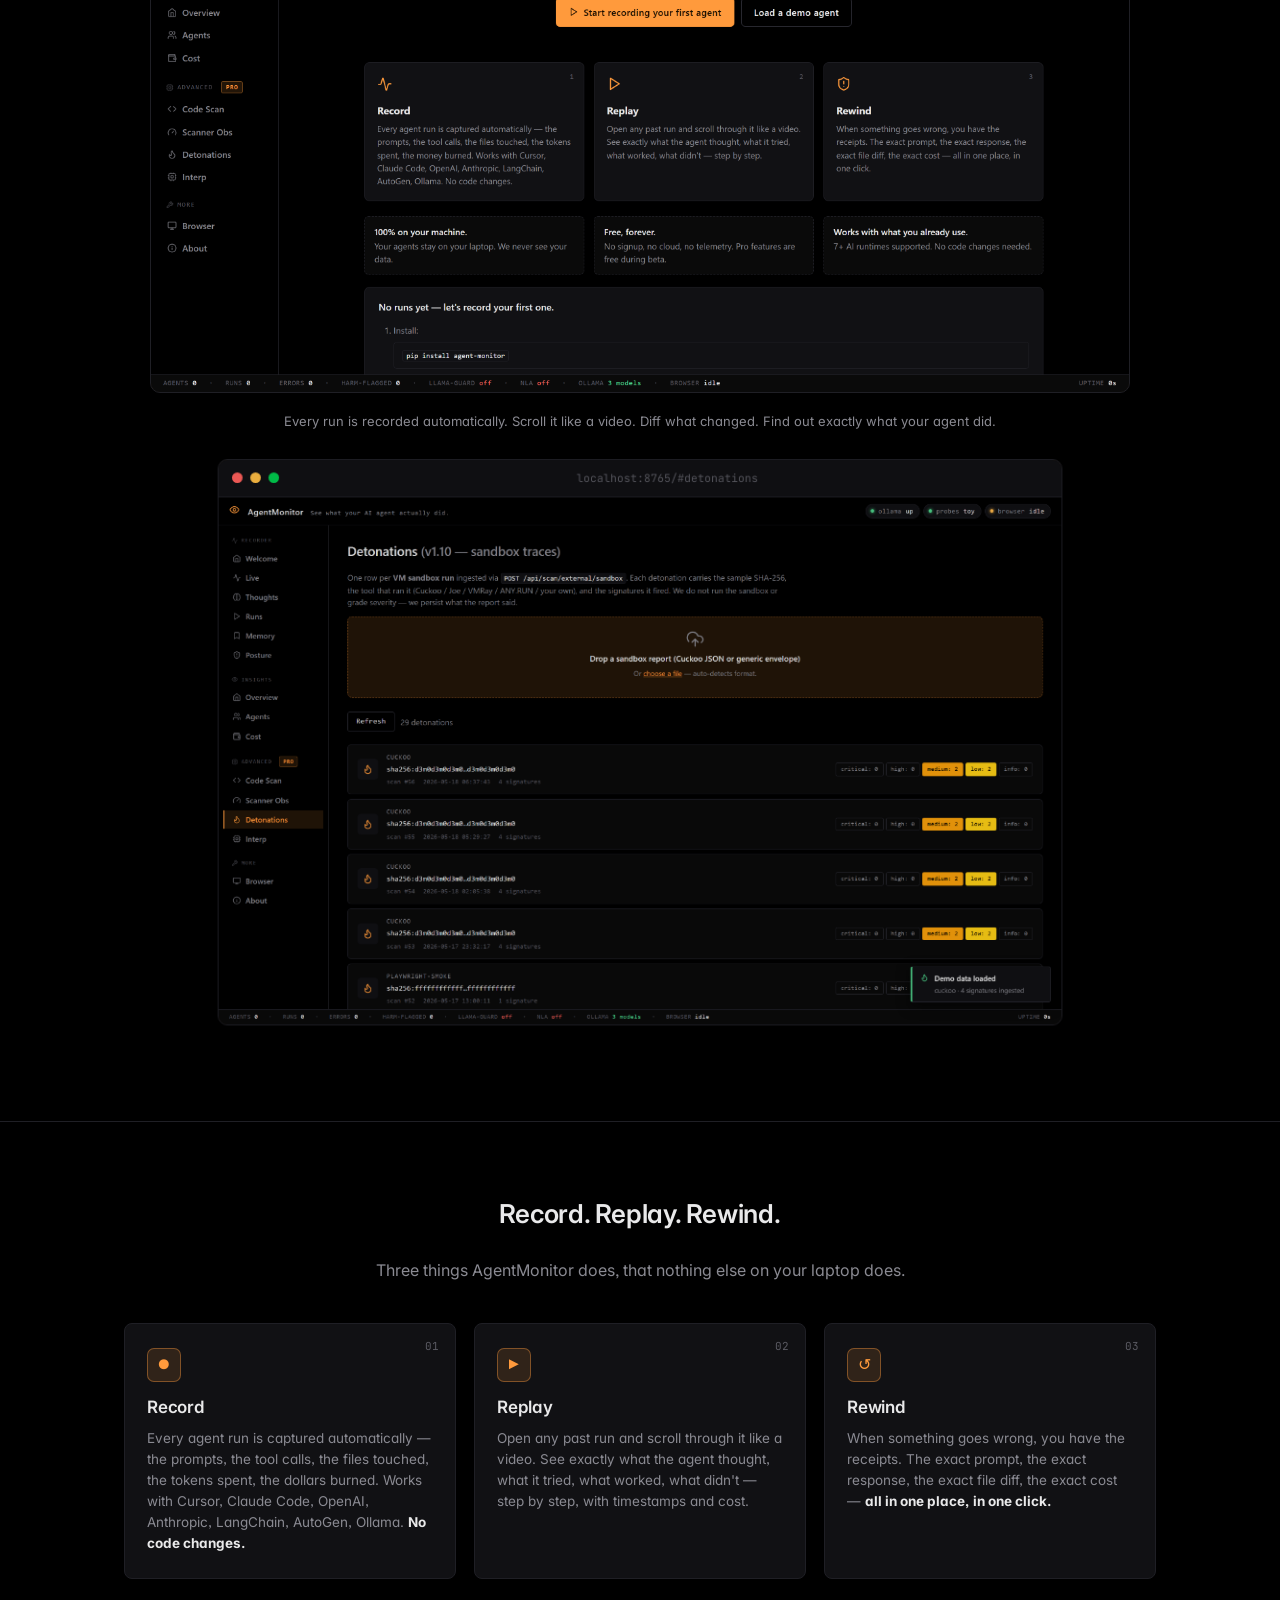
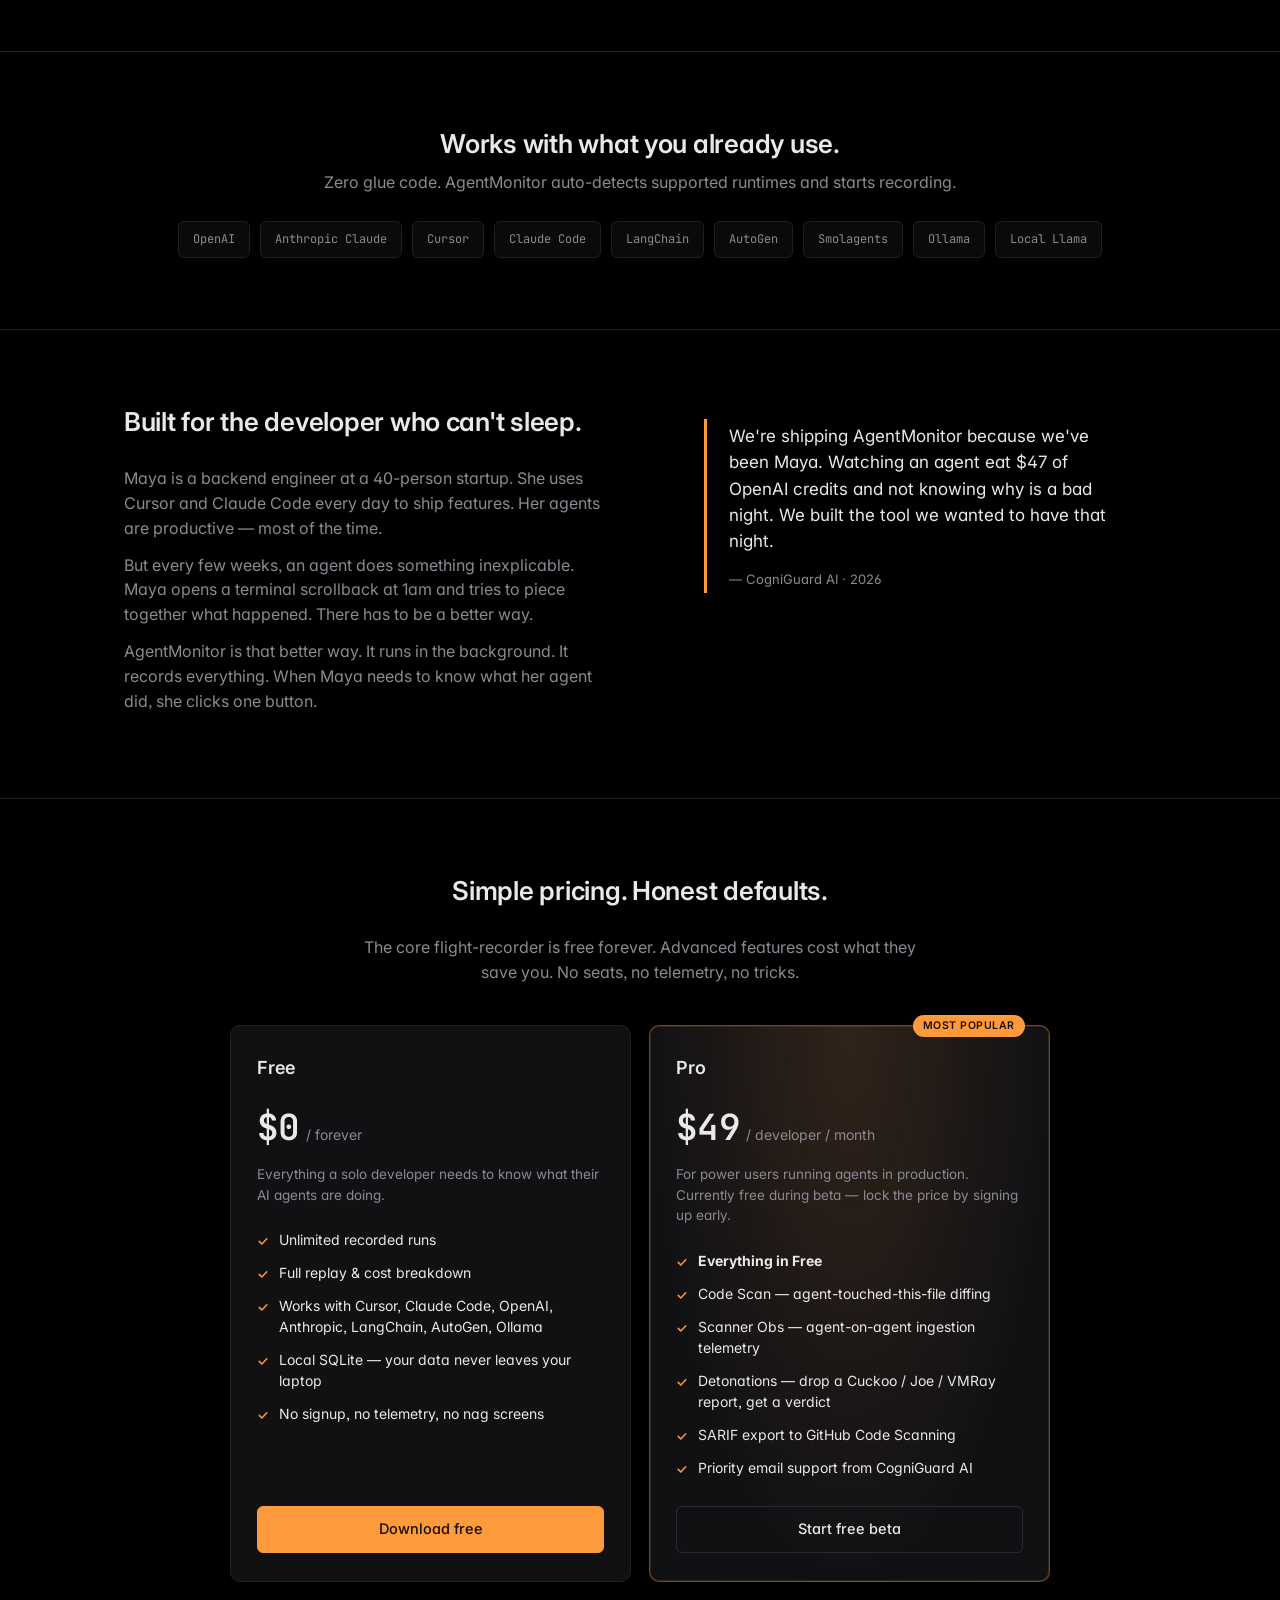
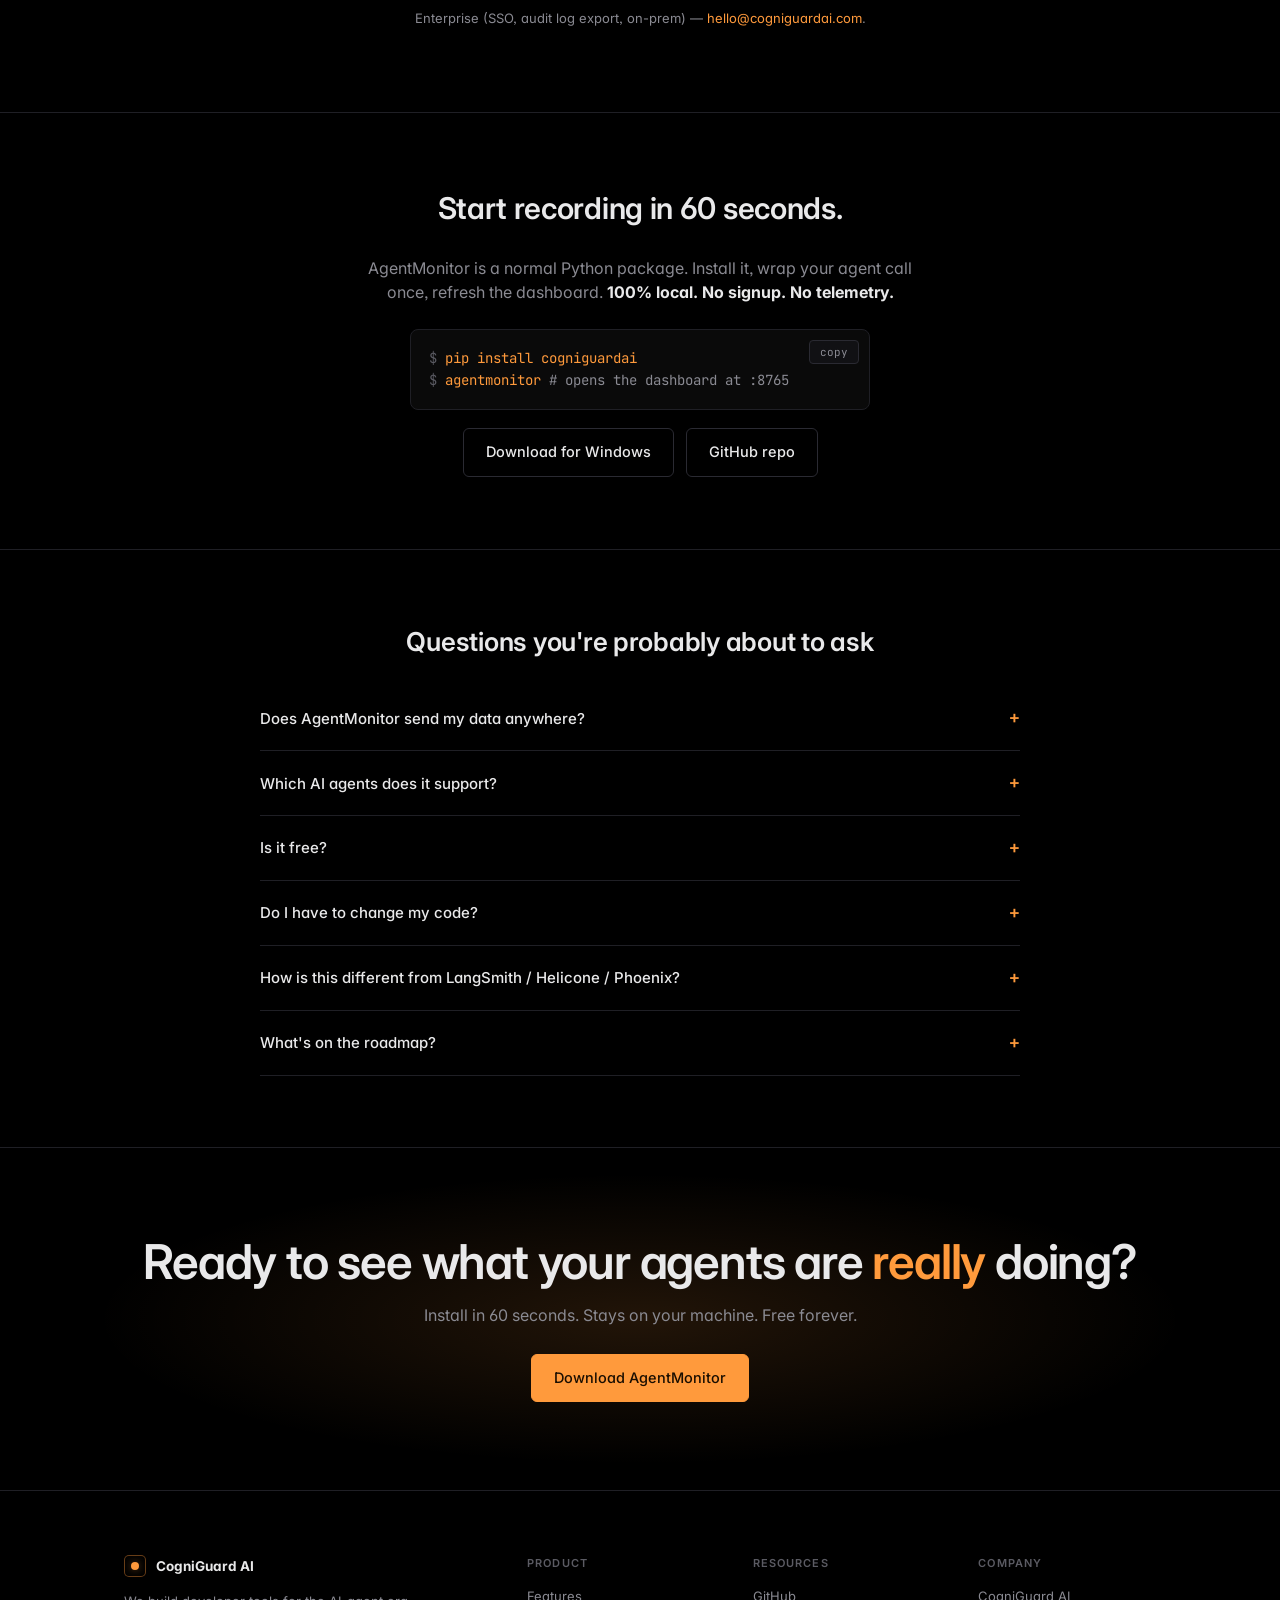
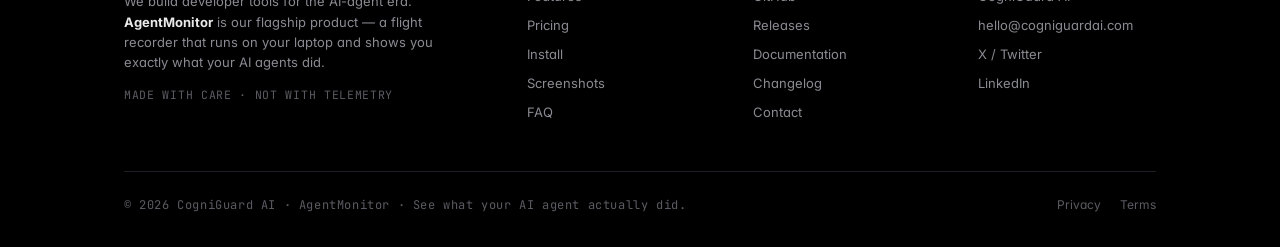
==== commit 1cec39ee: "docs: rename PyPI dist to 'cogniguardai' across README and marketing site Reflects PyPI namespace re" ====
--- a/marketing/index.html
+++ b/marketing/index.html
@@ -880,7 +880,7 @@
         <span class="url">localhost:8765/</span>
       </div>
       <img class="demo-shot" src="screenshot-welcome.png"
-           alt="AgentMonitor dashboard — Welcome panel with Record / Replay / Rewind cards, sidebar grouped Recorder / Insights / Advanced / More, and a quick-start showing 'pip install agent-monitor'."
+           alt="AgentMonitor dashboard — Welcome panel with Record / Replay / Rewind cards, sidebar grouped Recorder / Insights / Advanced / More, and a quick-start showing 'pip install cogniguardai'."
            loading="lazy" decoding="async" />
     </div>
 
@@ -1076,20 +1076,18 @@
 
     <div class="install-code">
       <button class="install-copy" id="copy-btn" aria-label="copy install command">copy</button>
-      <div><span class="prompt">$ </span><span class="cmd">pip install agent-monitor</span></div>
-      <div><span class="prompt">$ </span><span class="cmd">agent-monitor</span><span class="muted"> # opens the dashboard at :8765</span></div>
+      <div><span class="prompt">$ </span><span class="cmd">pip install cogniguardai</span></div>
+      <div><span class="prompt">$ </span><span class="cmd">agentmonitor</span><span class="muted"> # opens the dashboard at :8765</span></div>
     </div>
 
     <div class="install-alt">
-      <!-- LAUNCH-TODO: wire #dl-win href to the Windows installer URL.
-           Suggested options (in order of zero-effort):
-             1. https://github.com/<owner>/<repo>/releases/latest
+      <!-- LAUNCH-TODO: wire #dl-win href to the Windows installer URL
+           once a GitHub release with the .exe artefact is published. Suggested:
+             1. https://github.com/cogniguardai/agentmonitor/releases/latest
              2. Direct .exe URL on the GitHub release
-             3. https://agentmonitor.dev/download/AgentMonitor-Setup.exe
            Until then, this anchor is a safe no-op (#). -->
       <a class="btn btn-ghost"   href="#" id="dl-win">Download for Windows</a>
-      <!-- LAUNCH-TODO: replace https://github.com/ with the real repo URL. -->
-      <a class="btn btn-ghost"   href="https://github.com/" rel="noopener">GitHub repo</a>
+      <a class="btn btn-ghost"   href="https://github.com/cogniguardai/agentmonitor" rel="noopener">GitHub repo</a>
     </div>
   </div>
 </section>
@@ -1281,7 +1279,7 @@
     var btn = document.getElementById('copy-btn');
     if (!btn) return;
     btn.addEventListener('click', function () {
-      var cmd = 'pip install agent-monitor';
+      var cmd = 'pip install cogniguardai';
       if (navigator.clipboard && navigator.clipboard.writeText) {
         navigator.clipboard.writeText(cmd);
       } else {
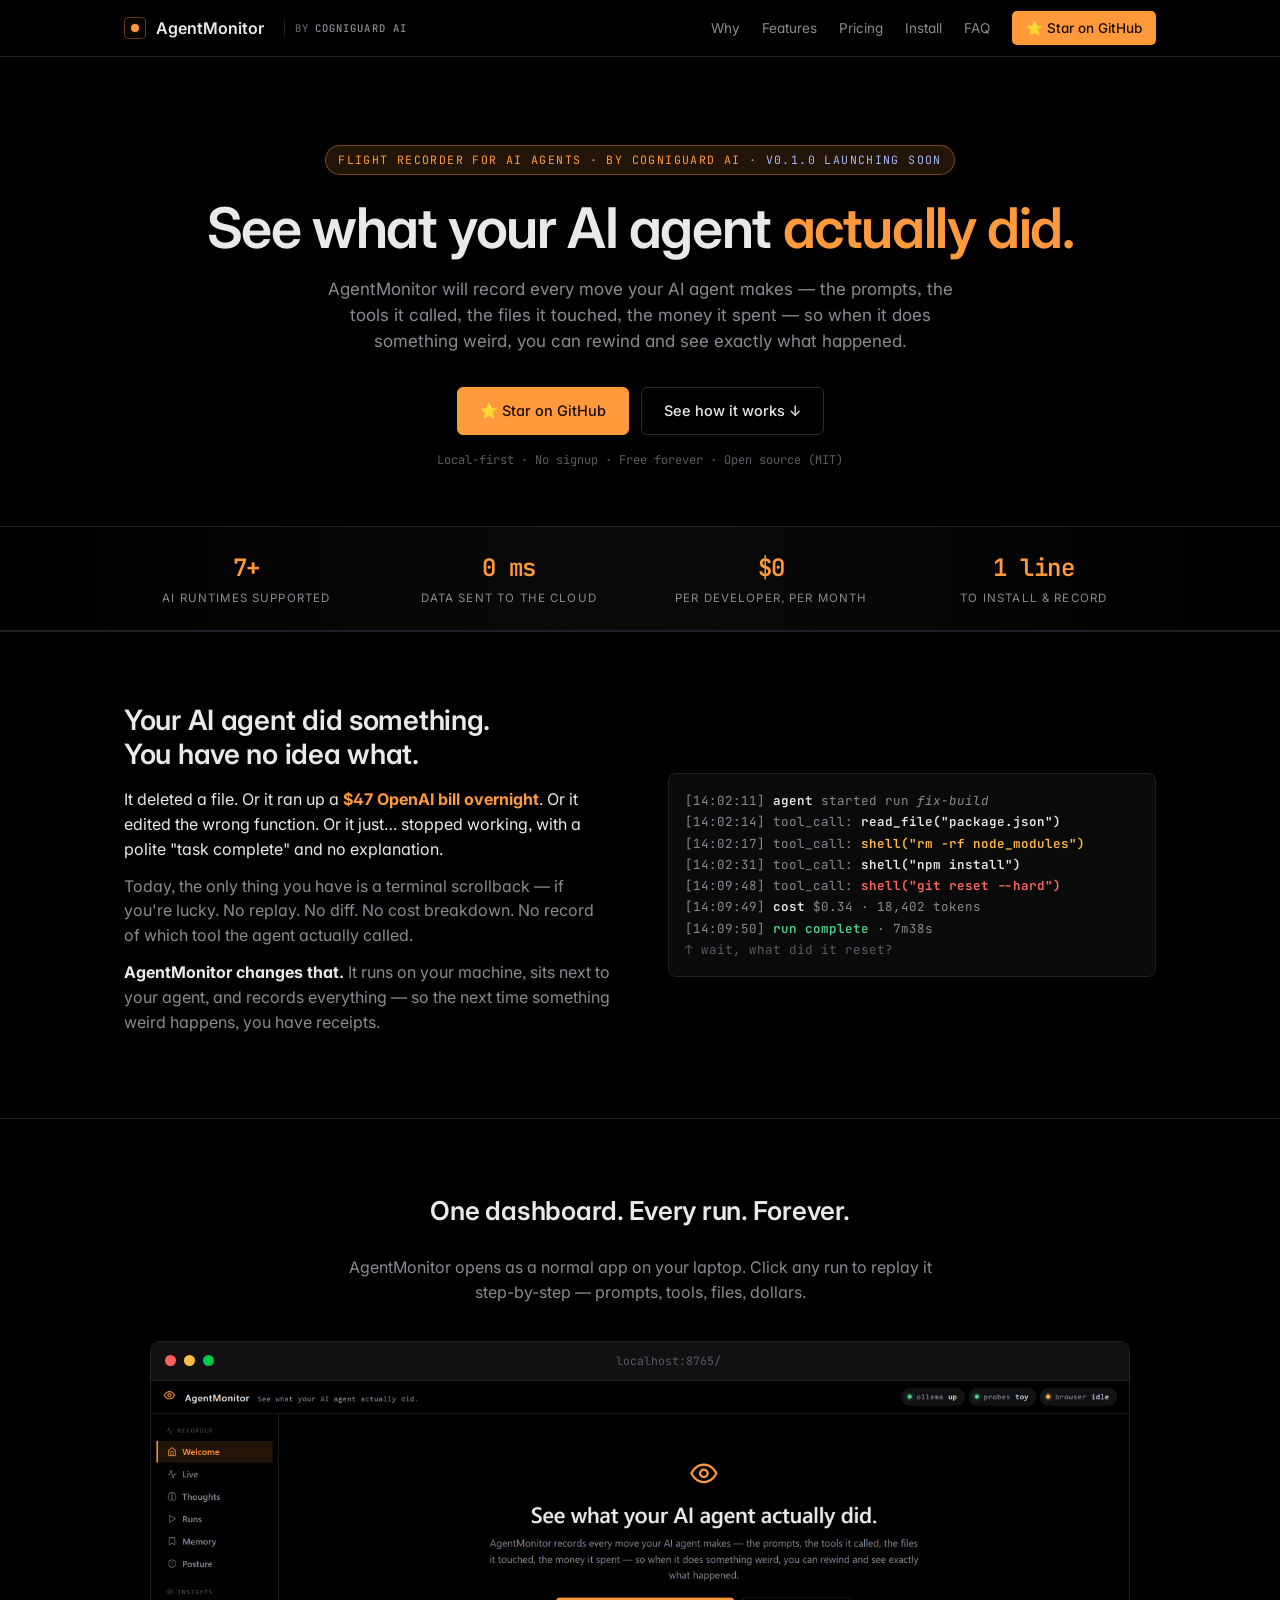
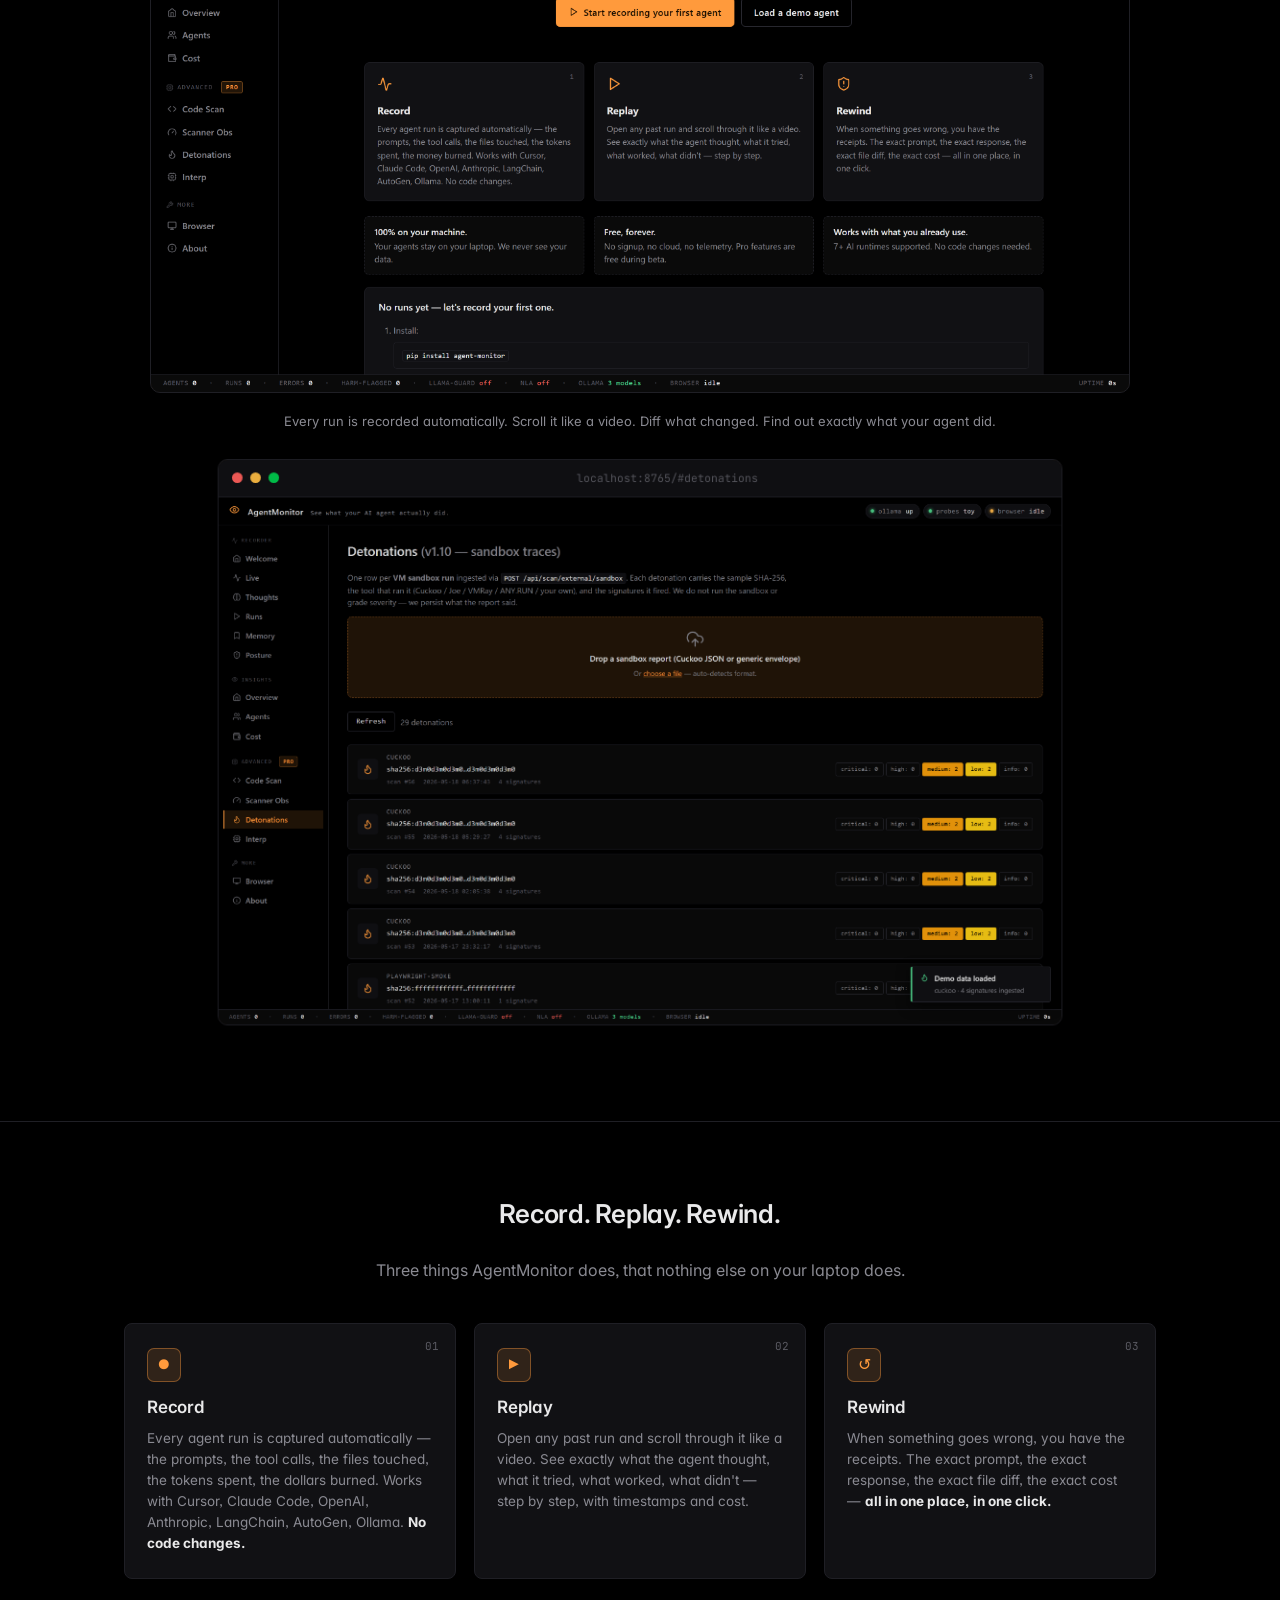
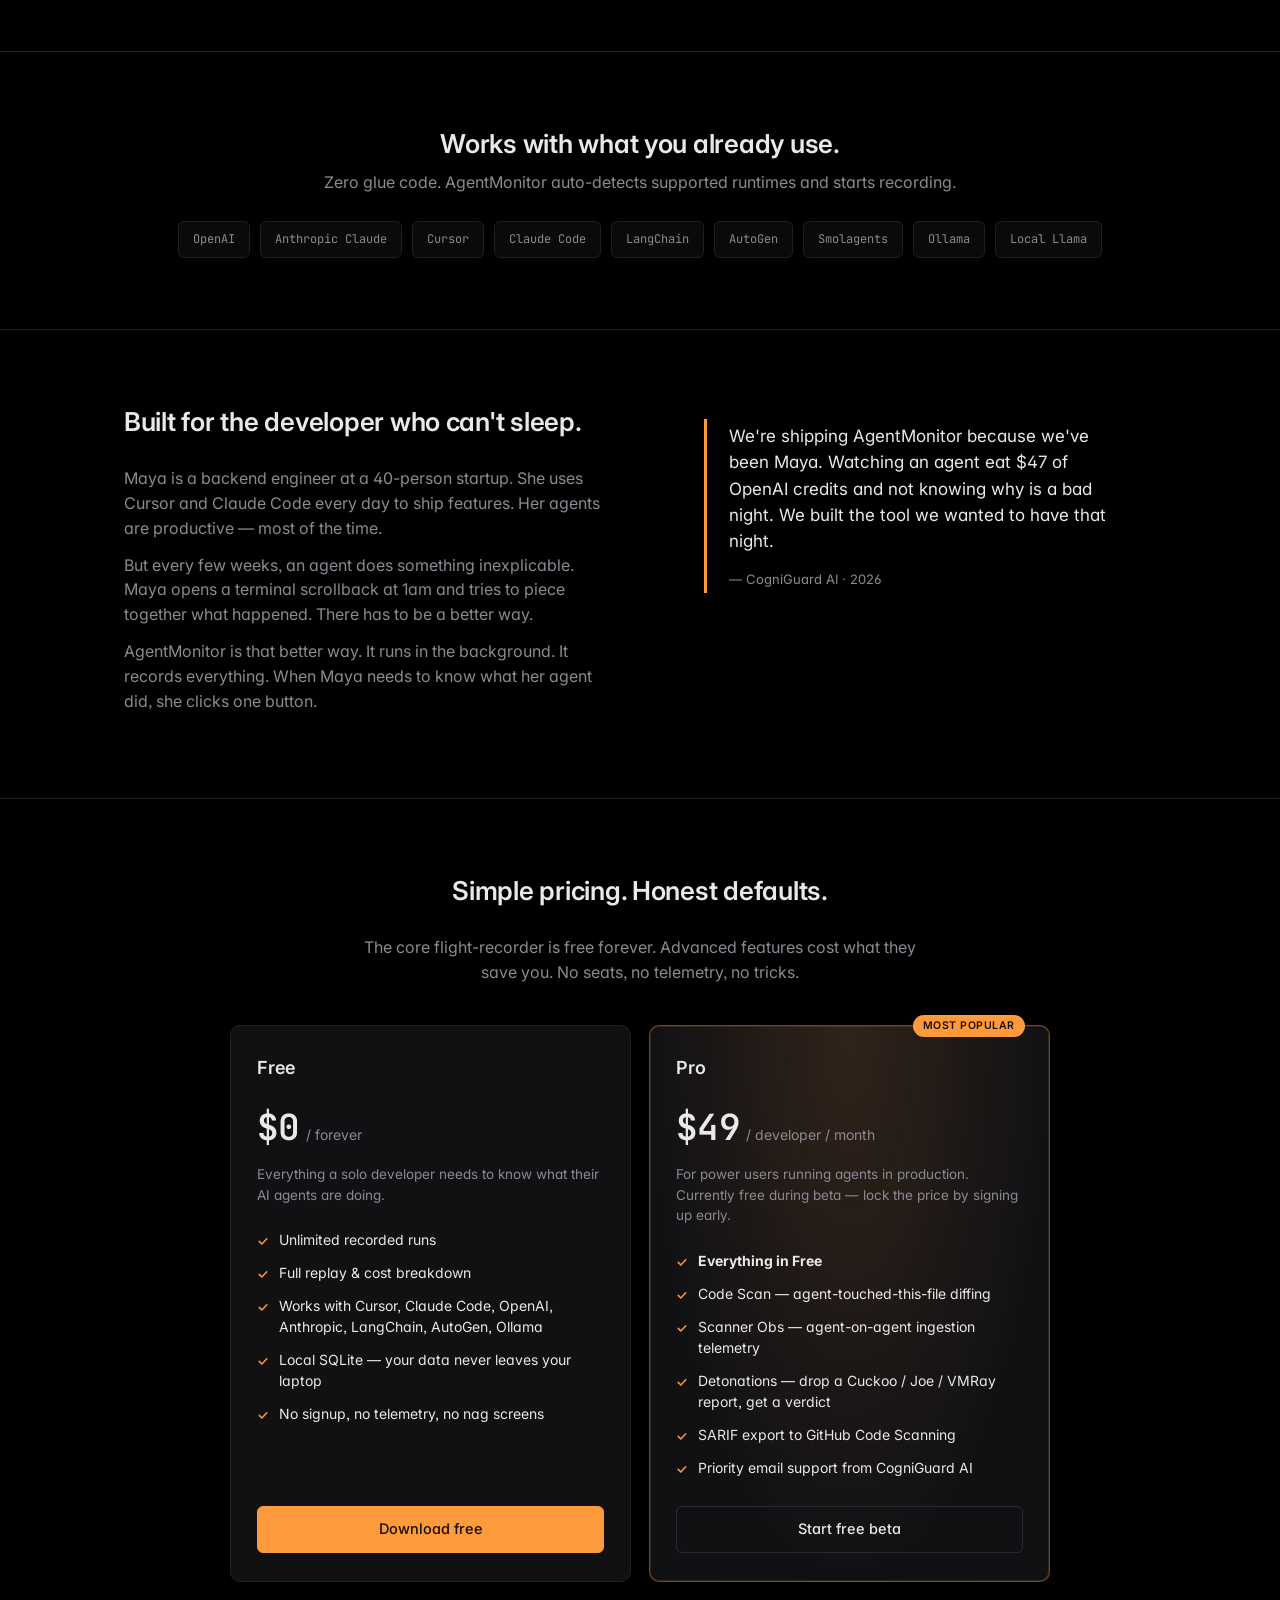
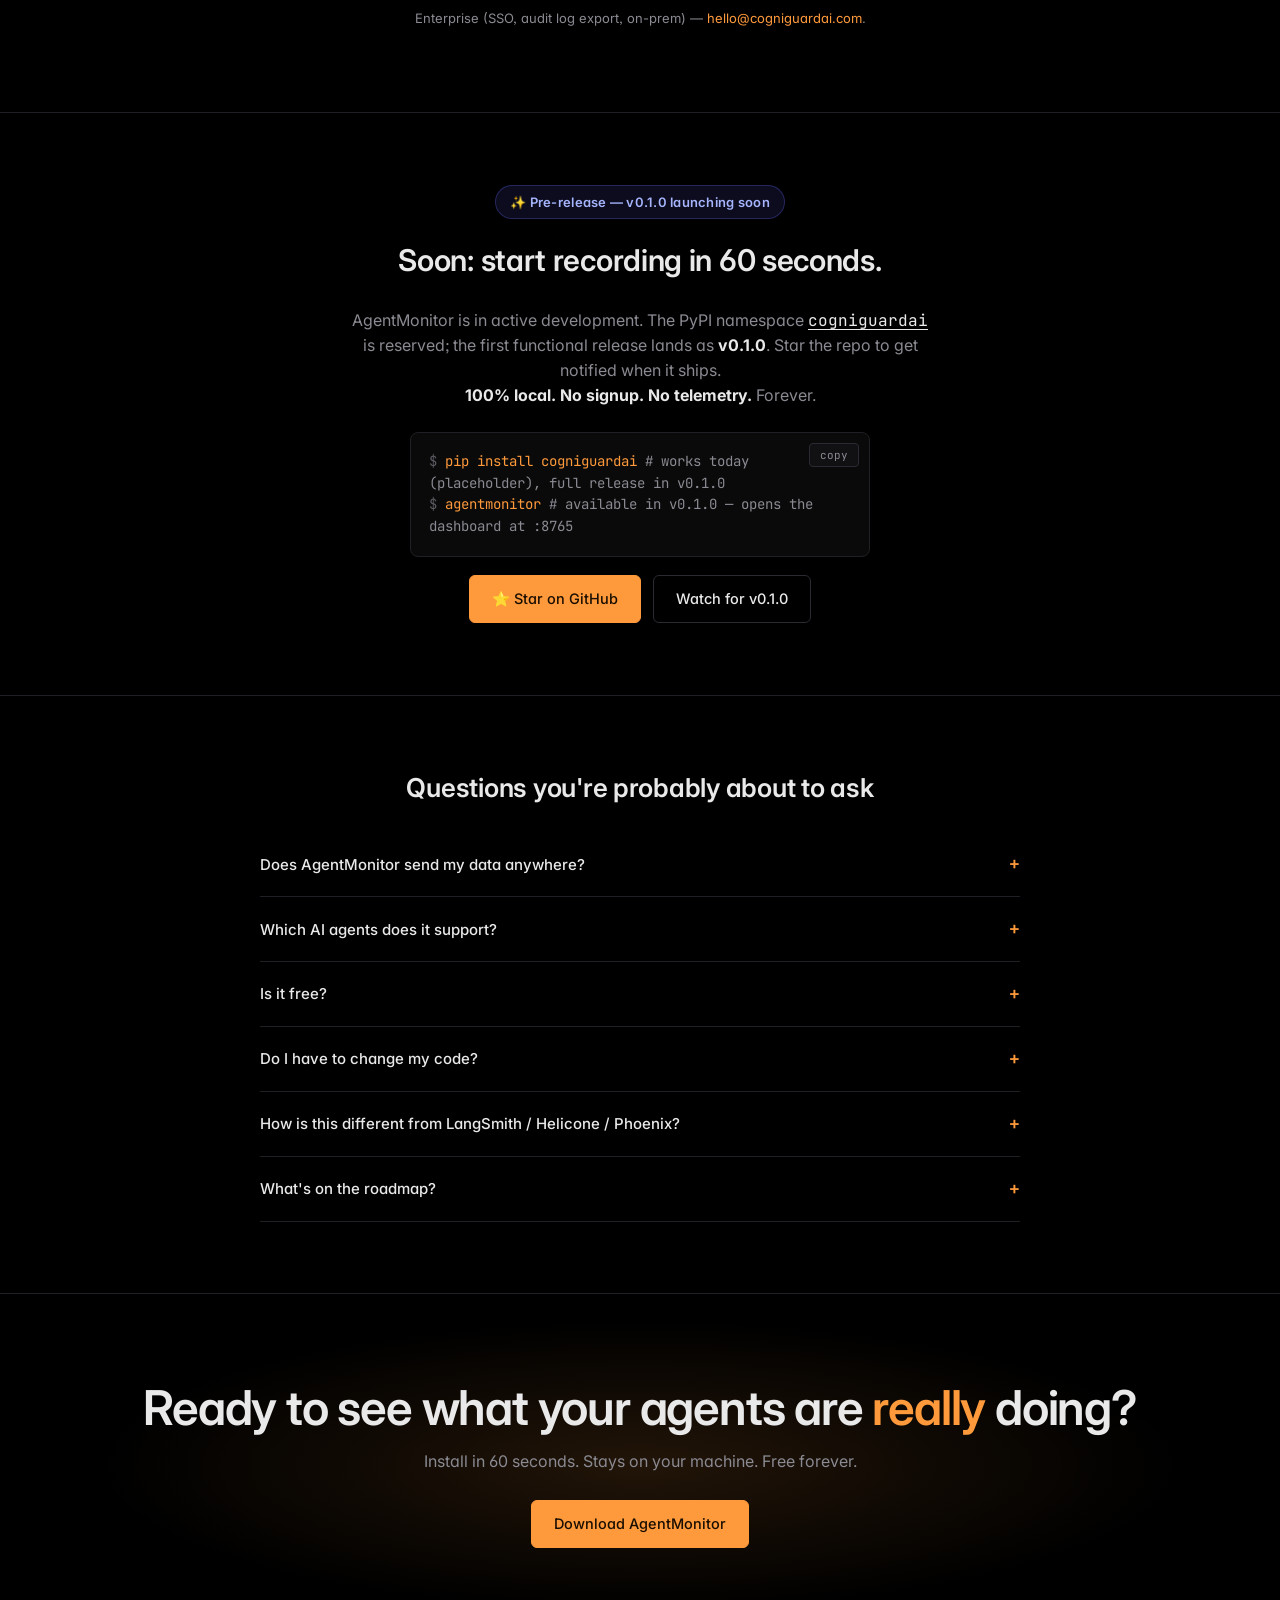
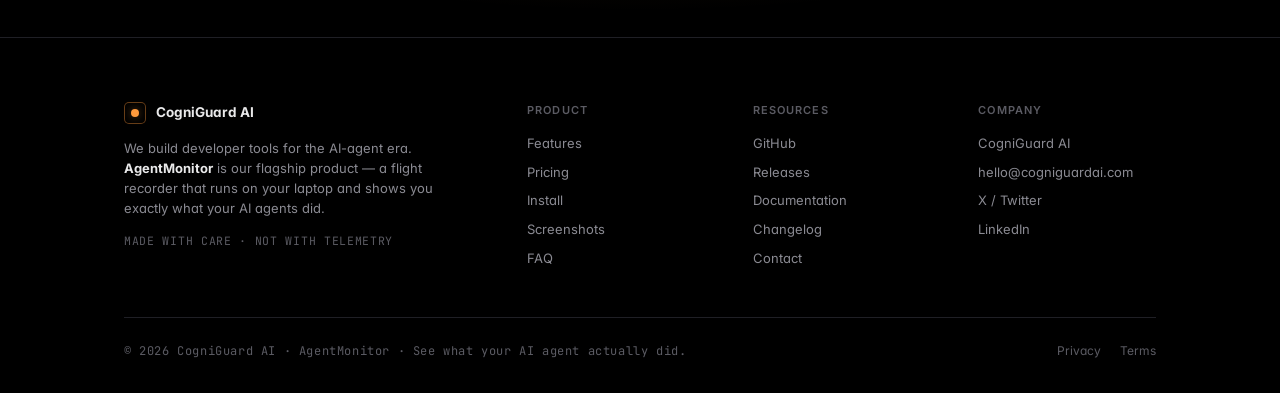
==== commit 3694c80e: "marketing: honest pre-release framing for v0.1.0 Replace `Download for free` and `Start recording in" ====
--- a/marketing/index.html
+++ b/marketing/index.html
@@ -777,7 +777,7 @@
       <a href="#pricing">Pricing</a>
       <a href="#install">Install</a>
       <a href="#faq">FAQ</a>
-      <a class="cta" href="#install">Download</a>
+      <a class="cta" href="https://github.com/cogniguardai/agentmonitor" rel="noopener">&#x2B50; Star on GitHub</a>
     </nav>
   </div>
 </header>
@@ -786,19 +786,19 @@
 <a id="top"></a>
 <section class="hero">
   <div class="wrap reveal">
-    <div class="hero-eyebrow">Flight recorder for AI agents · by CogniGuard&nbsp;AI</div>
+    <div class="hero-eyebrow">Flight recorder for AI agents &middot; by CogniGuard&nbsp;AI &middot; <span style="color:#a5b4fc;">v0.1.0 launching soon</span></div>
     <h1>See what your AI agent <span class="accent">actually did.</span></h1>
     <p class="hero-sub">
-      AgentMonitor records every move your AI agent makes —
+      AgentMonitor will record every move your AI agent makes &mdash;
       the prompts, the tools it called, the files it touched, the
-      money it spent — so when it does something weird, you can
+      money it spent &mdash; so when it does something weird, you can
       rewind and see exactly what happened.
     </p>
     <div class="hero-cta">
-      <a class="btn btn-primary" href="#install">Download for free</a>
-      <a class="btn btn-ghost"   href="#demo">See how it works ↓</a>
-    </div>
-    <div class="hero-tiny">Local-first · No signup · Free forever during beta</div>
+      <a class="btn btn-primary" href="https://github.com/cogniguardai/agentmonitor" rel="noopener">&#x2B50; Star on GitHub</a>
+      <a class="btn btn-ghost"   href="#demo">See how it works &darr;</a>
+    </div>
+    <div class="hero-tiny">Local-first &middot; No signup &middot; Free forever &middot; Open source (MIT)</div>
   </div>
 </section>
 
@@ -1067,27 +1067,30 @@
 <!-- ============================== INSTALL ============================= -->
 <section id="install" class="install">
   <div class="wrap reveal">
-    <h2>Start recording in 60 seconds.</h2>
+    <div style="display: inline-block; padding: 6px 14px; border-radius: 999px; background: rgba(99,102,241,0.12); color: #a5b4fc; font-size: 13px; font-weight: 600; letter-spacing: 0.02em; margin-bottom: 18px; border: 1px solid rgba(99,102,241,0.3);">
+      &#x2728; Pre-release &mdash; v0.1.0 launching soon
+    </div>
+    <h2>Soon: start recording in 60 seconds.</h2>
     <p>
-      AgentMonitor is a normal Python package. Install it,
-      wrap your agent call once, refresh the dashboard.
-      <strong style="color: var(--text);">100% local. No signup. No telemetry.</strong>
+      AgentMonitor is in active development. The PyPI namespace
+      <a href="https://pypi.org/project/cogniguardai/" style="color: var(--text); text-decoration: underline; text-underline-offset: 3px;"><code>cogniguardai</code></a>
+      is reserved; the first functional release lands as <strong style="color: var(--text);">v0.1.0</strong>.
+      Star the repo to get notified when it ships.
+      <br/><strong style="color: var(--text);">100% local. No signup. No telemetry.</strong> Forever.
     </p>
 
     <div class="install-code">
       <button class="install-copy" id="copy-btn" aria-label="copy install command">copy</button>
-      <div><span class="prompt">$ </span><span class="cmd">pip install cogniguardai</span></div>
-      <div><span class="prompt">$ </span><span class="cmd">agentmonitor</span><span class="muted"> # opens the dashboard at :8765</span></div>
+      <div><span class="prompt">$ </span><span class="cmd">pip install cogniguardai</span><span class="muted"> # works today (placeholder), full release in v0.1.0</span></div>
+      <div><span class="prompt">$ </span><span class="cmd">agentmonitor</span><span class="muted"> # available in v0.1.0 &mdash; opens the dashboard at :8765</span></div>
     </div>
 
     <div class="install-alt">
-      <!-- LAUNCH-TODO: wire #dl-win href to the Windows installer URL
-           once a GitHub release with the .exe artefact is published. Suggested:
-             1. https://github.com/cogniguardai/agentmonitor/releases/latest
-             2. Direct .exe URL on the GitHub release
-           Until then, this anchor is a safe no-op (#). -->
-      <a class="btn btn-ghost"   href="#" id="dl-win">Download for Windows</a>
-      <a class="btn btn-ghost"   href="https://github.com/cogniguardai/agentmonitor" rel="noopener">GitHub repo</a>
+      <a class="btn btn-primary" href="https://github.com/cogniguardai/agentmonitor" rel="noopener">&#x2B50; Star on GitHub</a>
+      <a class="btn btn-ghost"   href="https://github.com/cogniguardai/agentmonitor/subscription" rel="noopener">Watch for v0.1.0</a>
+      <!-- LAUNCH-TODO: re-enable Download for Windows once GitHub Release v0.1.0
+           with the .exe artefact is published. Suggested href:
+             https://github.com/cogniguardai/agentmonitor/releases/latest -->
     </div>
   </div>
 </section>
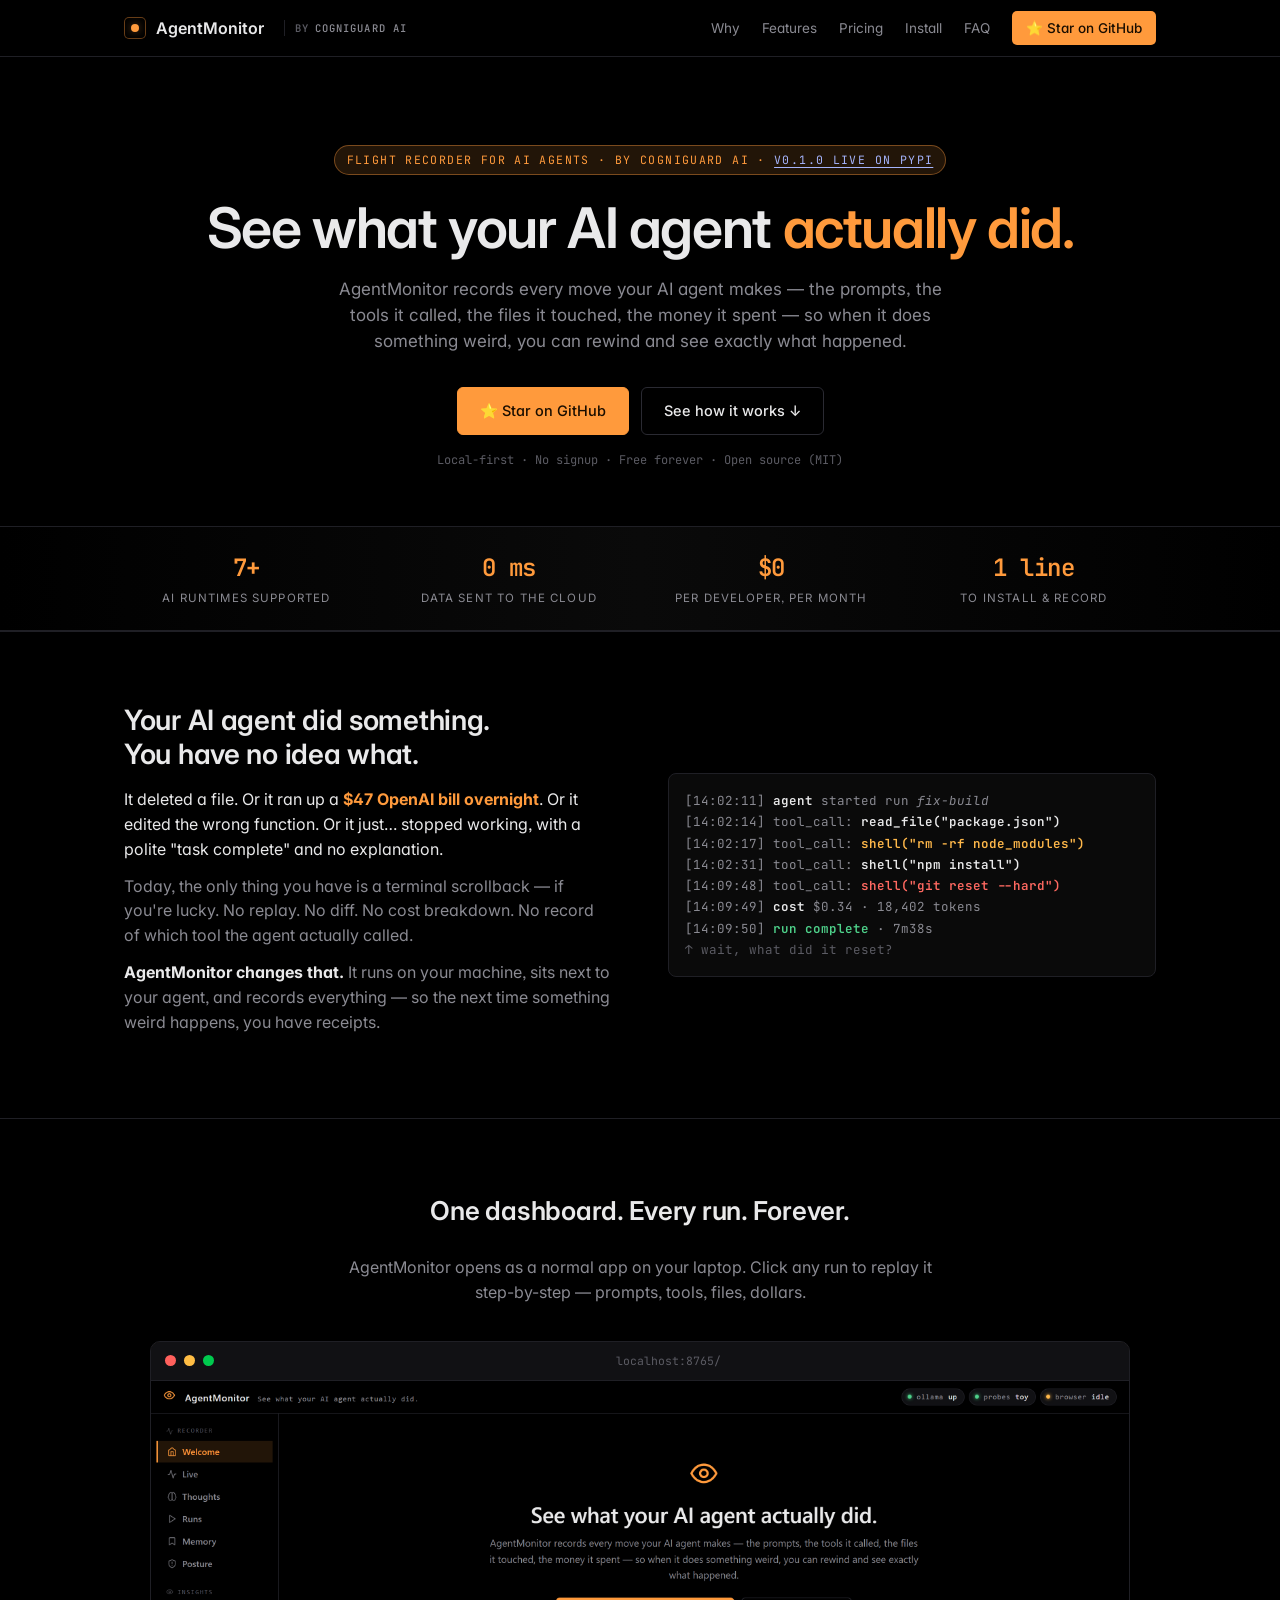
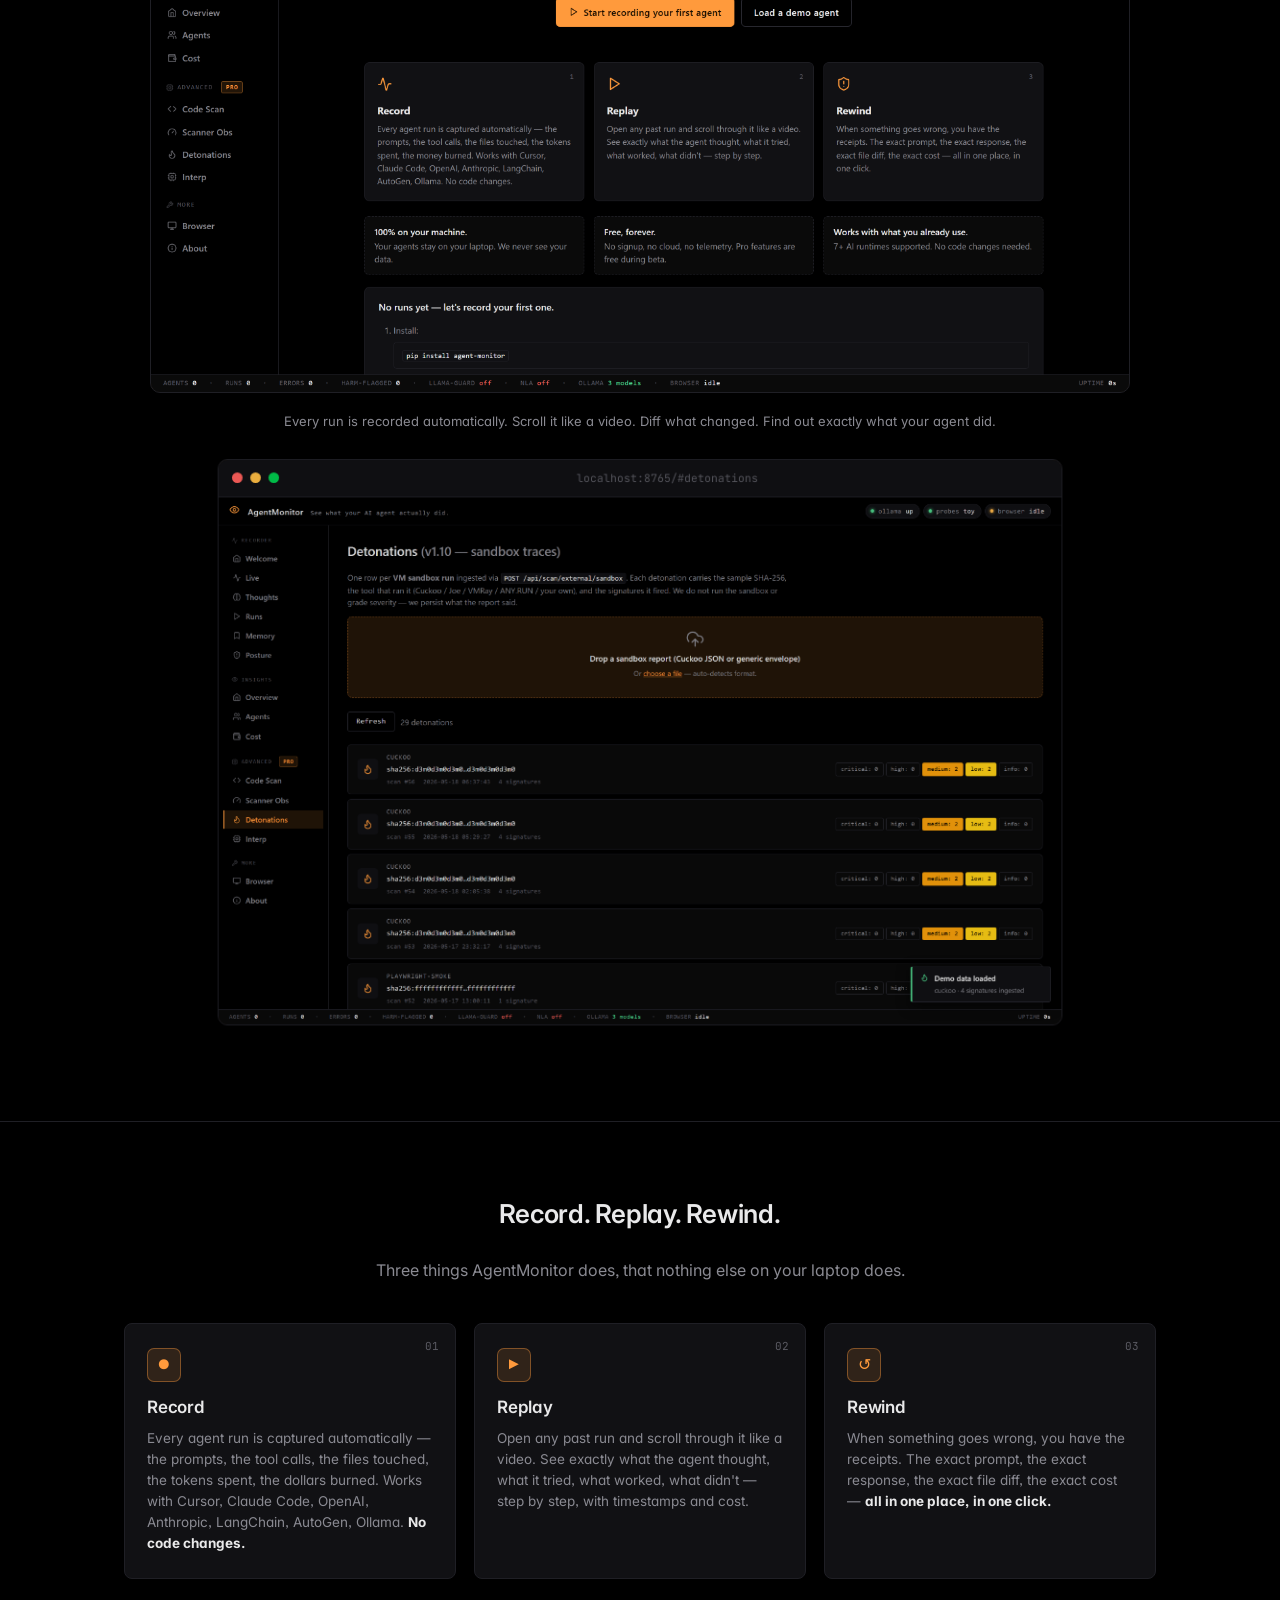
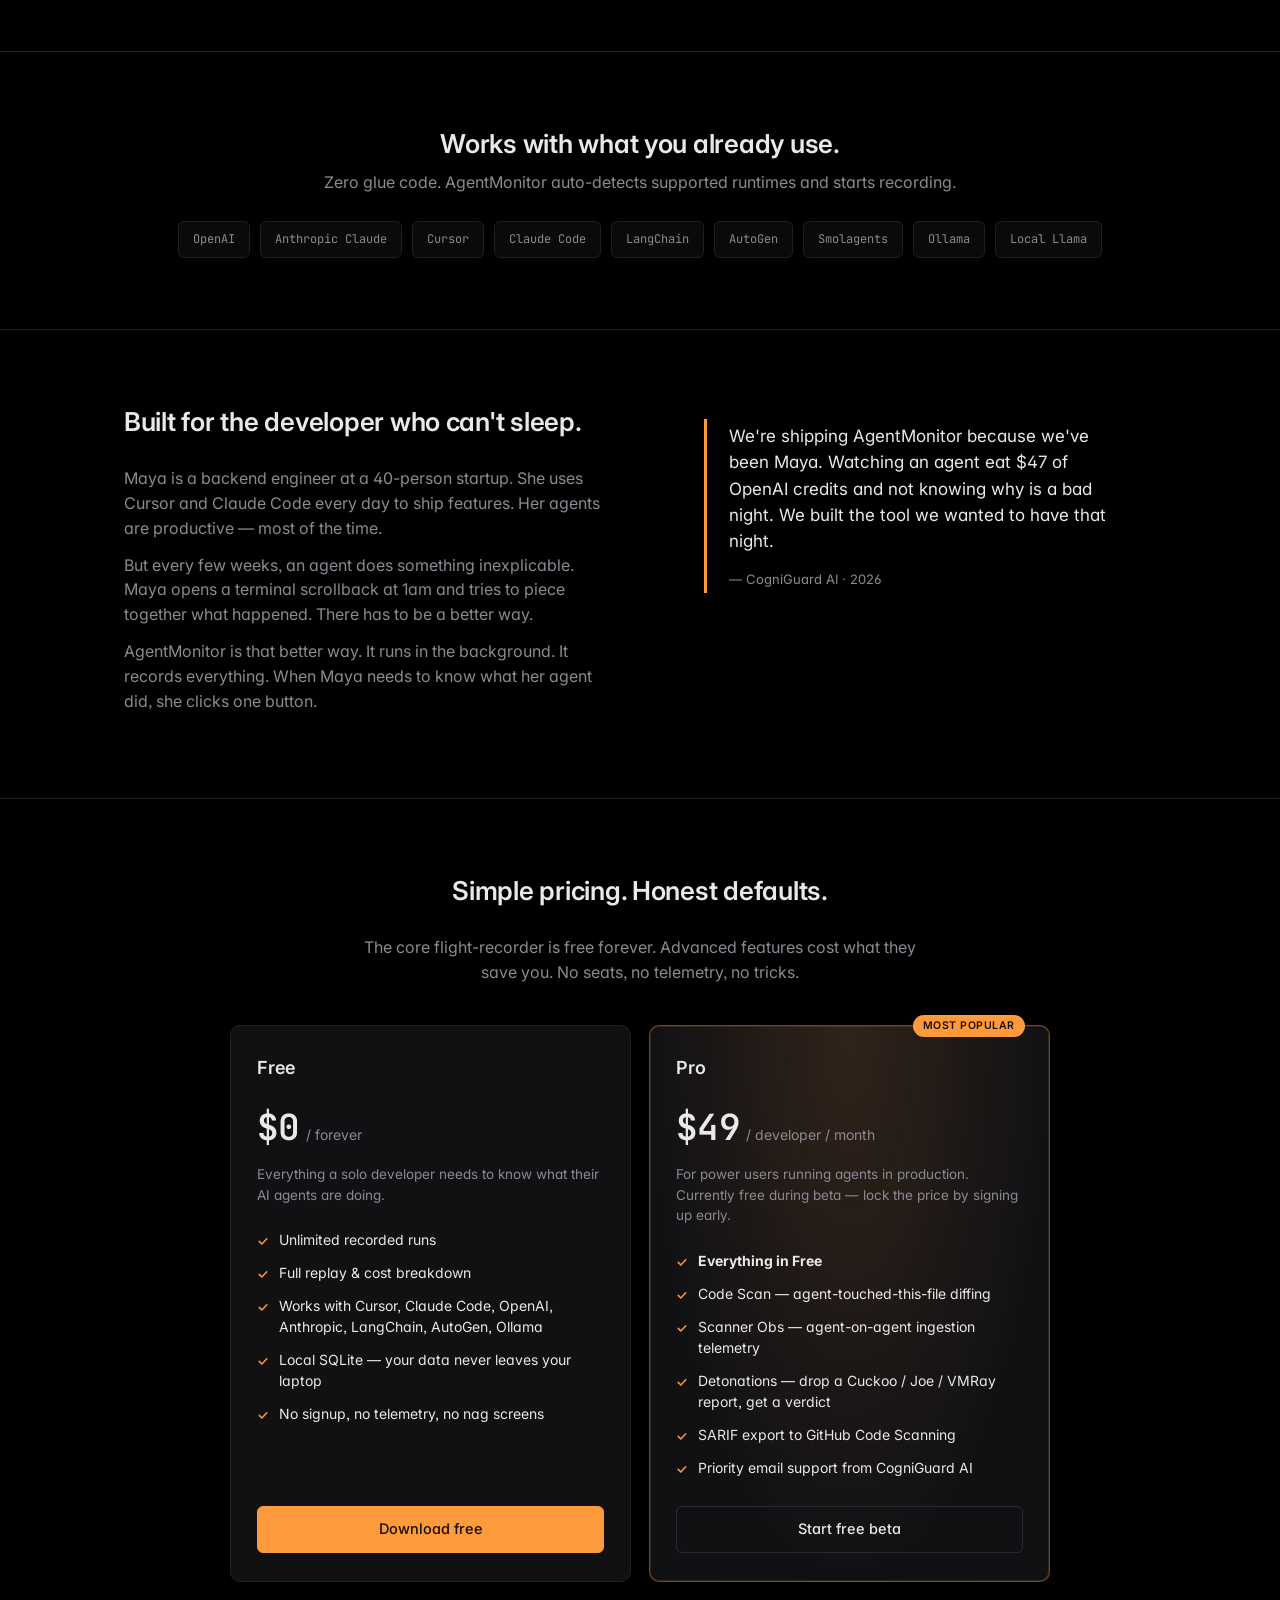
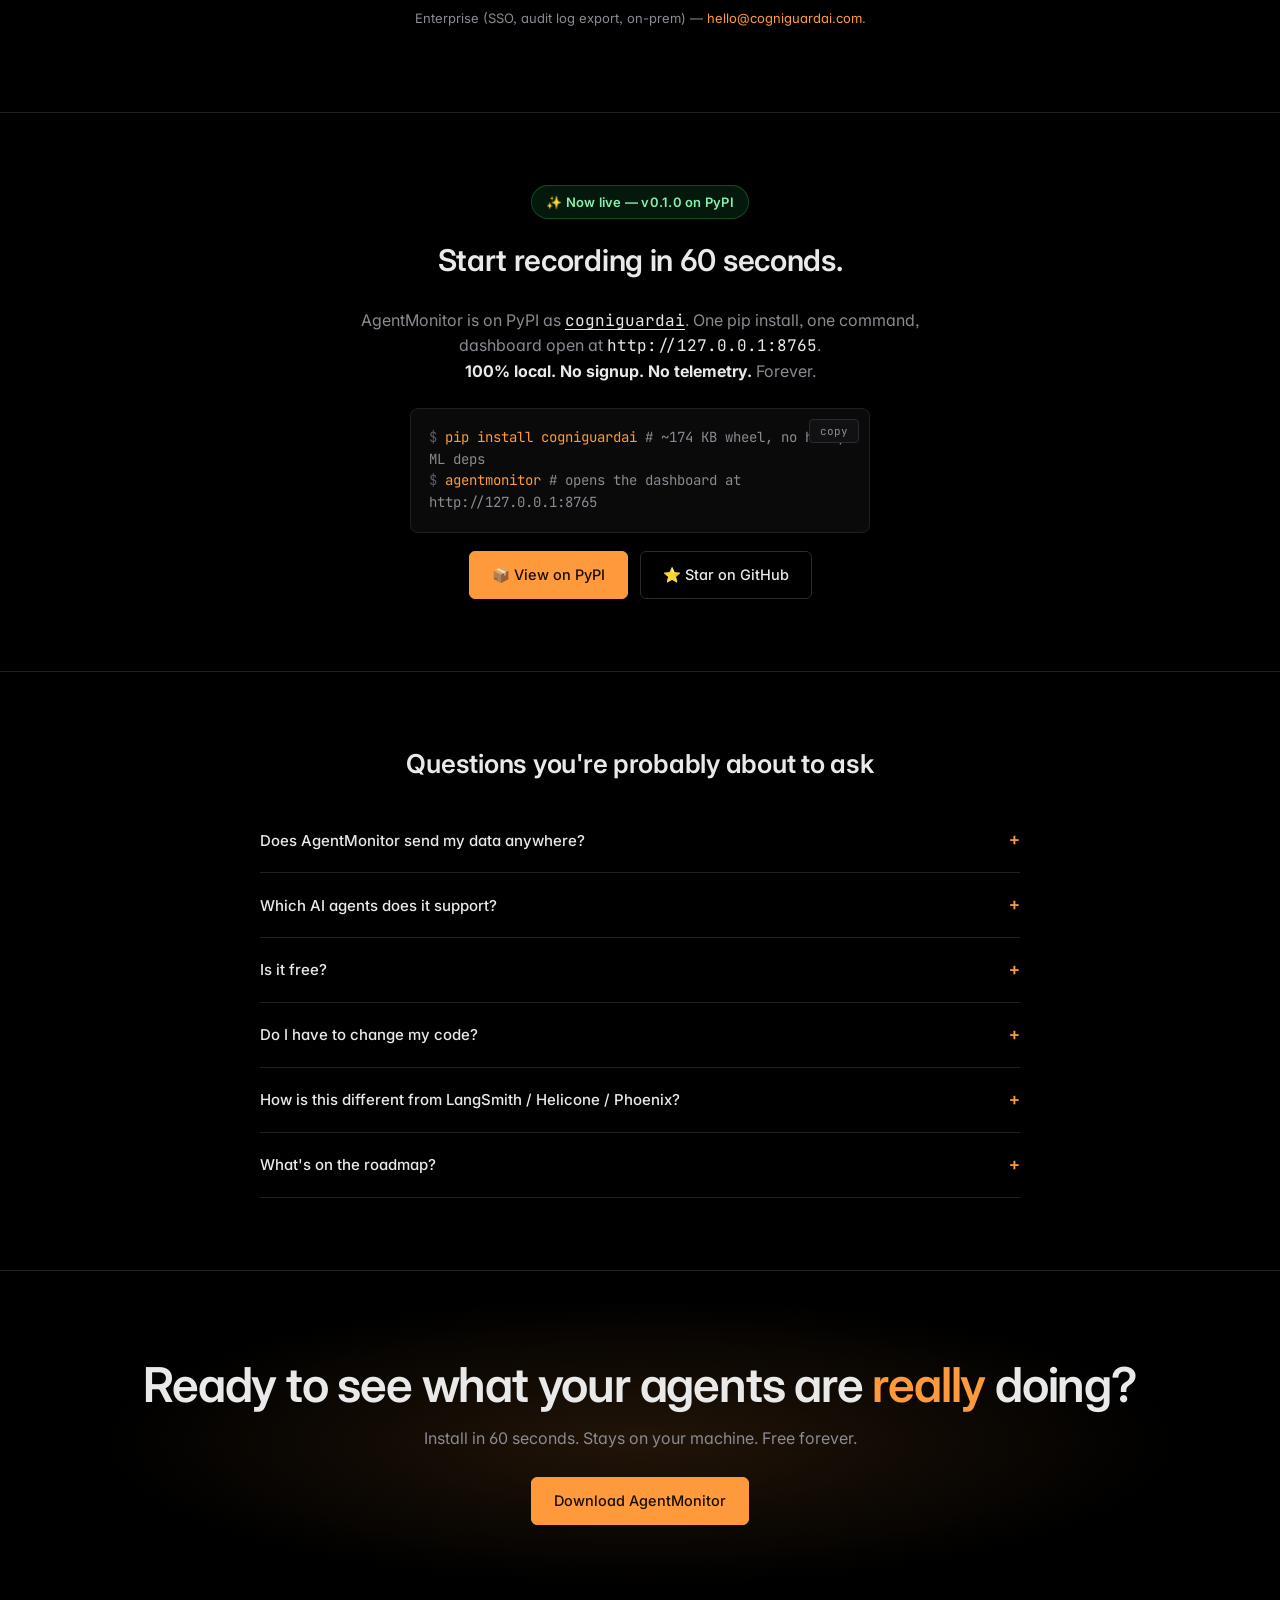
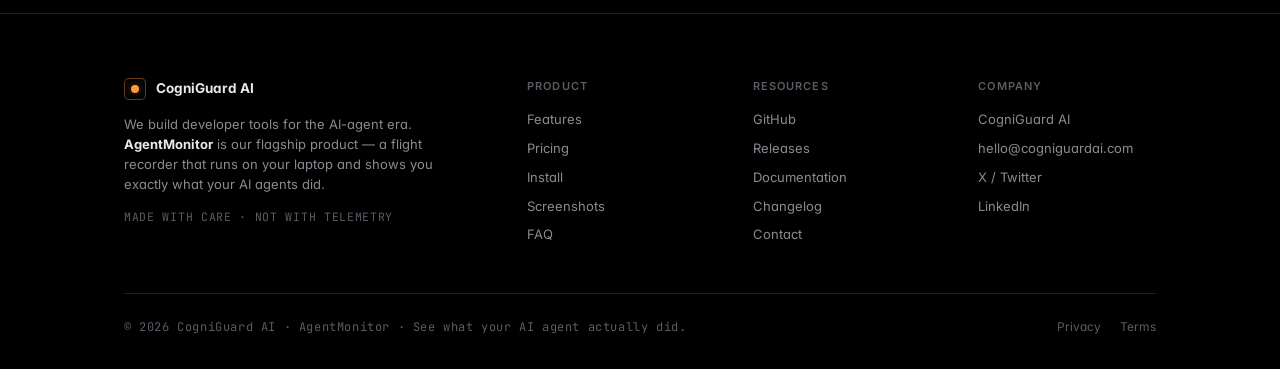
==== commit 2d2b2999: "docs(release): mark v0.1.0 live on PyPI in README + marketing site v0.1.0 went live on https://pypi." ====
--- a/marketing/index.html
+++ b/marketing/index.html
@@ -786,10 +786,10 @@
 <a id="top"></a>
 <section class="hero">
   <div class="wrap reveal">
-    <div class="hero-eyebrow">Flight recorder for AI agents &middot; by CogniGuard&nbsp;AI &middot; <span style="color:#a5b4fc;">v0.1.0 launching soon</span></div>
+    <div class="hero-eyebrow">Flight recorder for AI agents &middot; by CogniGuard&nbsp;AI &middot; <a href="https://pypi.org/project/cogniguardai/0.1.0/" rel="noopener" style="color:#a5b4fc; text-decoration: underline; text-underline-offset: 3px;">v0.1.0 live on PyPI</a></div>
     <h1>See what your AI agent <span class="accent">actually did.</span></h1>
     <p class="hero-sub">
-      AgentMonitor will record every move your AI agent makes &mdash;
+      AgentMonitor records every move your AI agent makes &mdash;
       the prompts, the tools it called, the files it touched, the
       money it spent &mdash; so when it does something weird, you can
       rewind and see exactly what happened.
@@ -1067,27 +1067,27 @@
 <!-- ============================== INSTALL ============================= -->
 <section id="install" class="install">
   <div class="wrap reveal">
-    <div style="display: inline-block; padding: 6px 14px; border-radius: 999px; background: rgba(99,102,241,0.12); color: #a5b4fc; font-size: 13px; font-weight: 600; letter-spacing: 0.02em; margin-bottom: 18px; border: 1px solid rgba(99,102,241,0.3);">
-      &#x2728; Pre-release &mdash; v0.1.0 launching soon
-    </div>
-    <h2>Soon: start recording in 60 seconds.</h2>
+    <div style="display: inline-block; padding: 6px 14px; border-radius: 999px; background: rgba(34,197,94,0.12); color: #86efac; font-size: 13px; font-weight: 600; letter-spacing: 0.02em; margin-bottom: 18px; border: 1px solid rgba(34,197,94,0.3);">
+      &#x2728; Now live &mdash; v0.1.0 on PyPI
+    </div>
+    <h2>Start recording in 60 seconds.</h2>
     <p>
-      AgentMonitor is in active development. The PyPI namespace
-      <a href="https://pypi.org/project/cogniguardai/" style="color: var(--text); text-decoration: underline; text-underline-offset: 3px;"><code>cogniguardai</code></a>
-      is reserved; the first functional release lands as <strong style="color: var(--text);">v0.1.0</strong>.
-      Star the repo to get notified when it ships.
+      AgentMonitor is on PyPI as
+      <a href="https://pypi.org/project/cogniguardai/0.1.0/" rel="noopener" style="color: var(--text); text-decoration: underline; text-underline-offset: 3px;"><code>cogniguardai</code></a>.
+      One pip install, one command, dashboard open at
+      <code style="color: var(--text);">http://127.0.0.1:8765</code>.
       <br/><strong style="color: var(--text);">100% local. No signup. No telemetry.</strong> Forever.
     </p>
 
     <div class="install-code">
       <button class="install-copy" id="copy-btn" aria-label="copy install command">copy</button>
-      <div><span class="prompt">$ </span><span class="cmd">pip install cogniguardai</span><span class="muted"> # works today (placeholder), full release in v0.1.0</span></div>
-      <div><span class="prompt">$ </span><span class="cmd">agentmonitor</span><span class="muted"> # available in v0.1.0 &mdash; opens the dashboard at :8765</span></div>
+      <div><span class="prompt">$ </span><span class="cmd">pip install cogniguardai</span><span class="muted"> # ~174 KB wheel, no heavy ML deps</span></div>
+      <div><span class="prompt">$ </span><span class="cmd">agentmonitor</span><span class="muted"> # opens the dashboard at http://127.0.0.1:8765</span></div>
     </div>
 
     <div class="install-alt">
-      <a class="btn btn-primary" href="https://github.com/cogniguardai/agentmonitor" rel="noopener">&#x2B50; Star on GitHub</a>
-      <a class="btn btn-ghost"   href="https://github.com/cogniguardai/agentmonitor/subscription" rel="noopener">Watch for v0.1.0</a>
+      <a class="btn btn-primary" href="https://pypi.org/project/cogniguardai/0.1.0/" rel="noopener">&#x1F4E6; View on PyPI</a>
+      <a class="btn btn-ghost"   href="https://github.com/cogniguardai/agentmonitor" rel="noopener">&#x2B50; Star on GitHub</a>
       <!-- LAUNCH-TODO: re-enable Download for Windows once GitHub Release v0.1.0
            with the .exe artefact is published. Suggested href:
              https://github.com/cogniguardai/agentmonitor/releases/latest -->
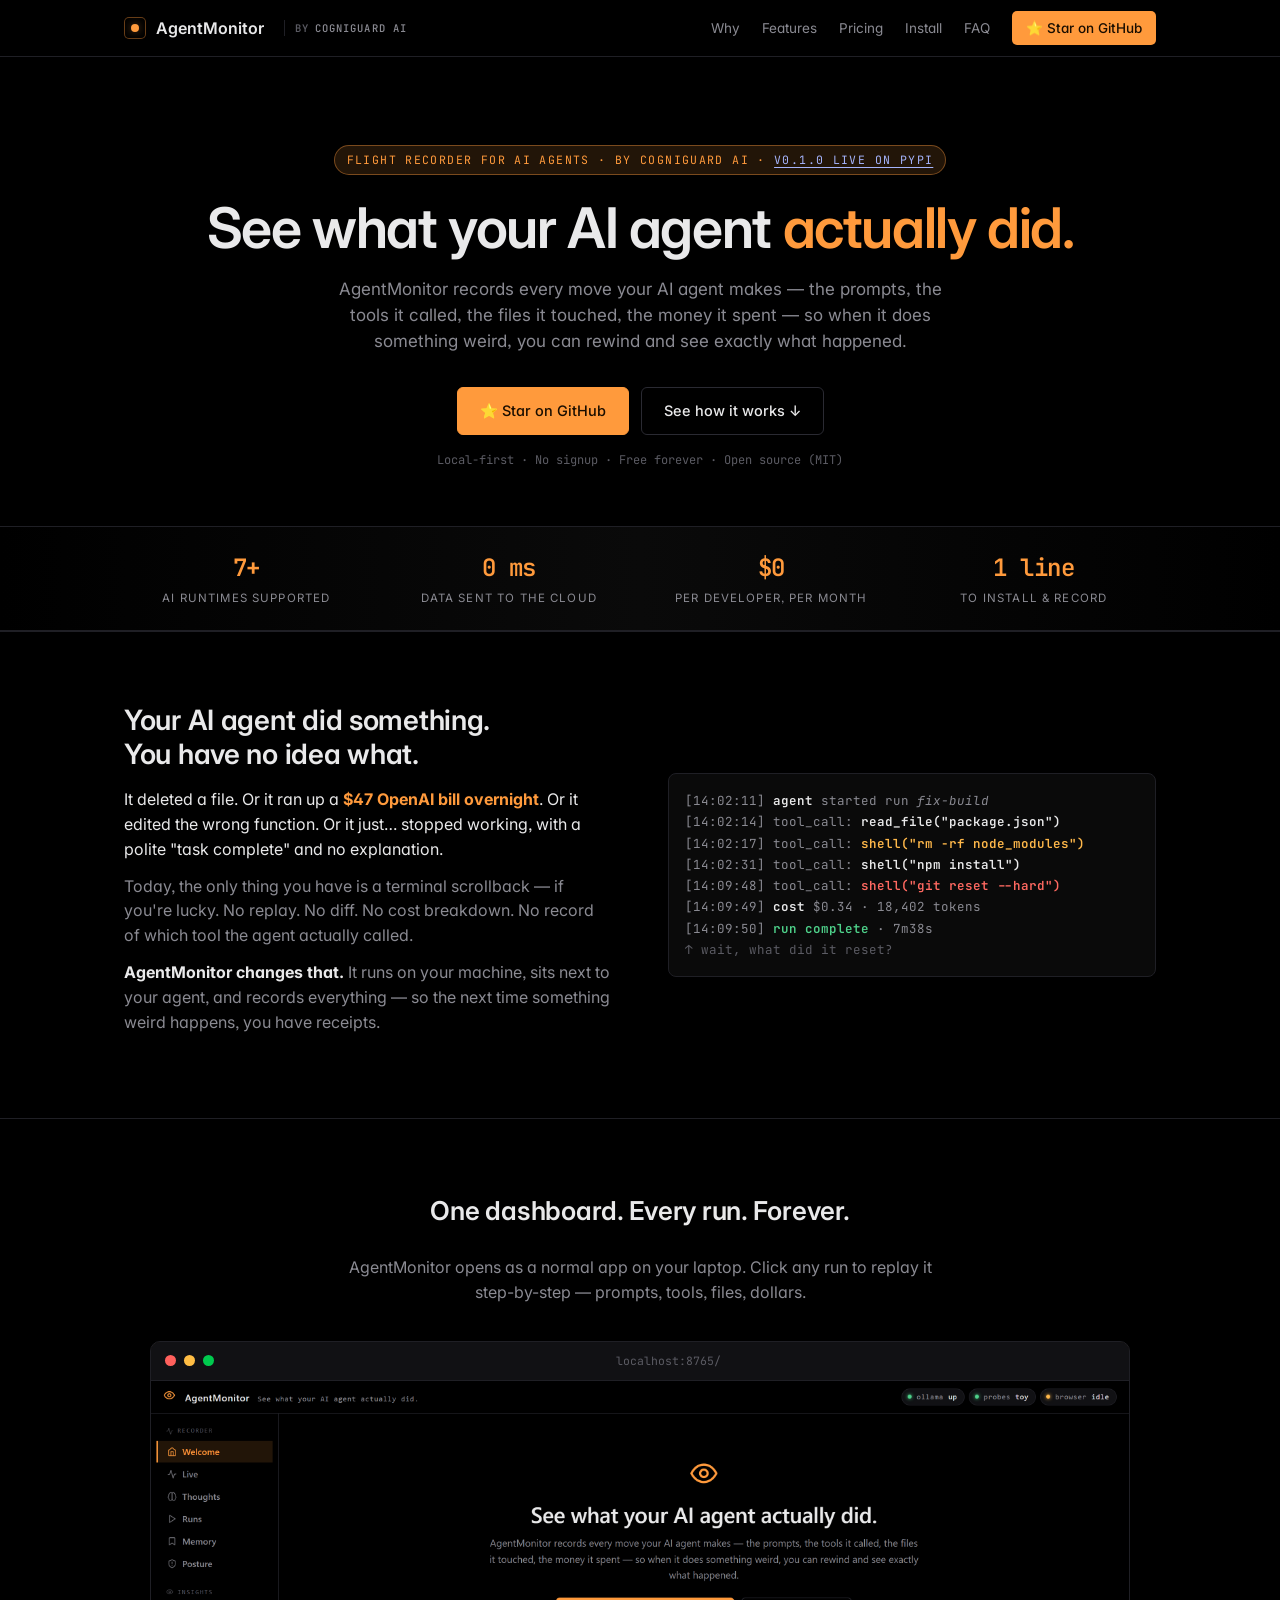
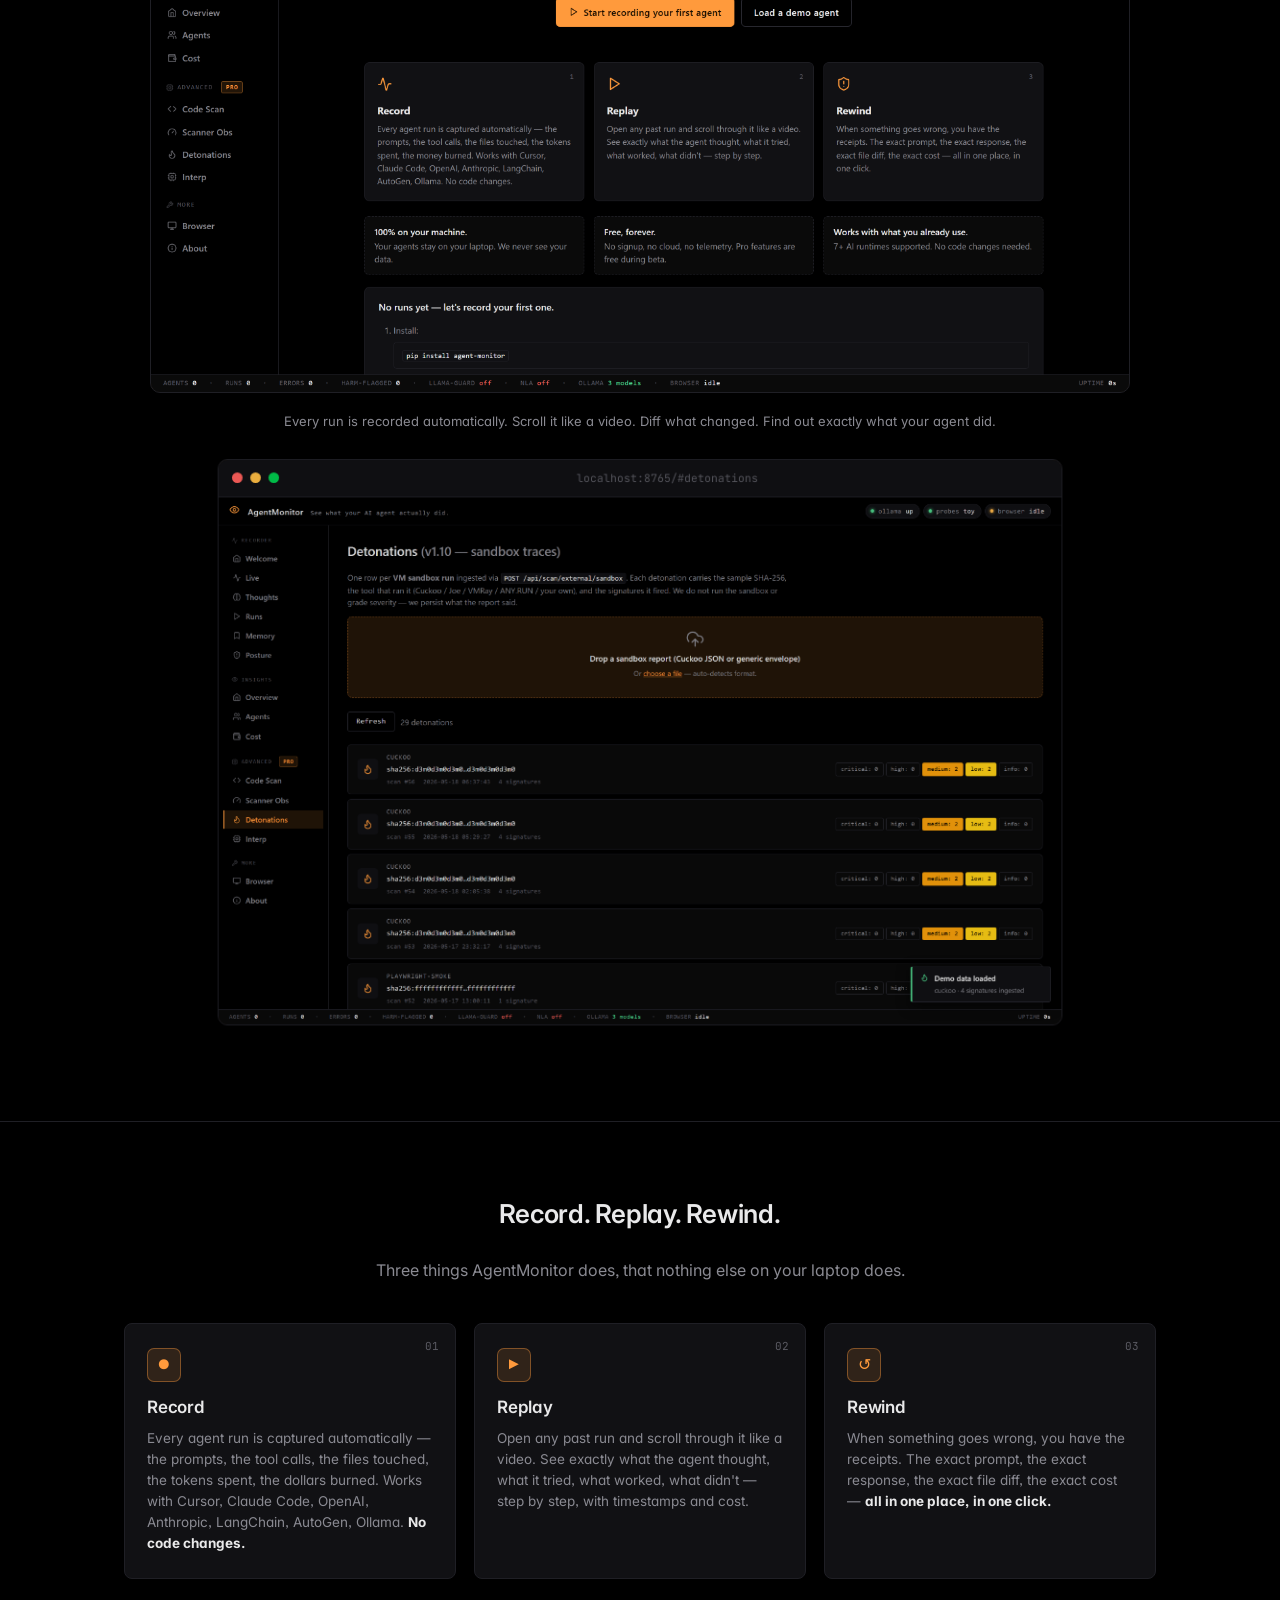
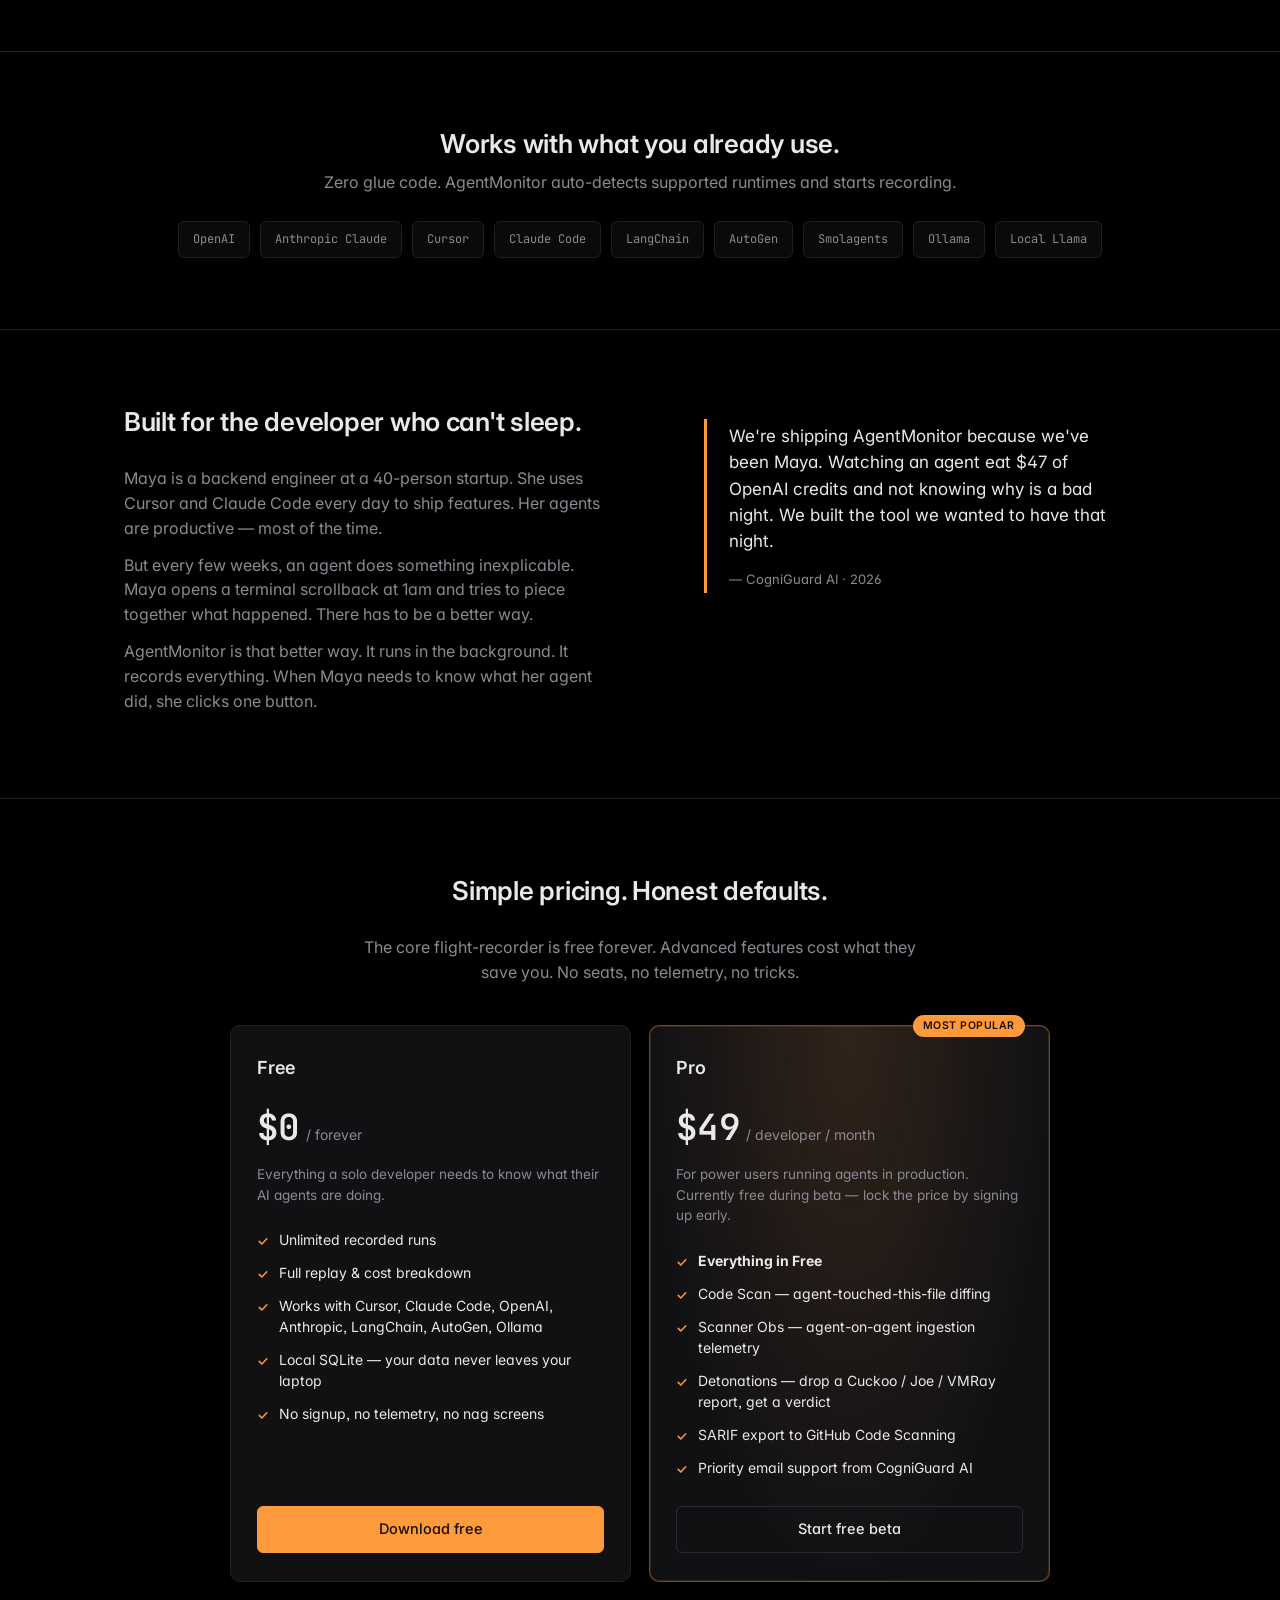
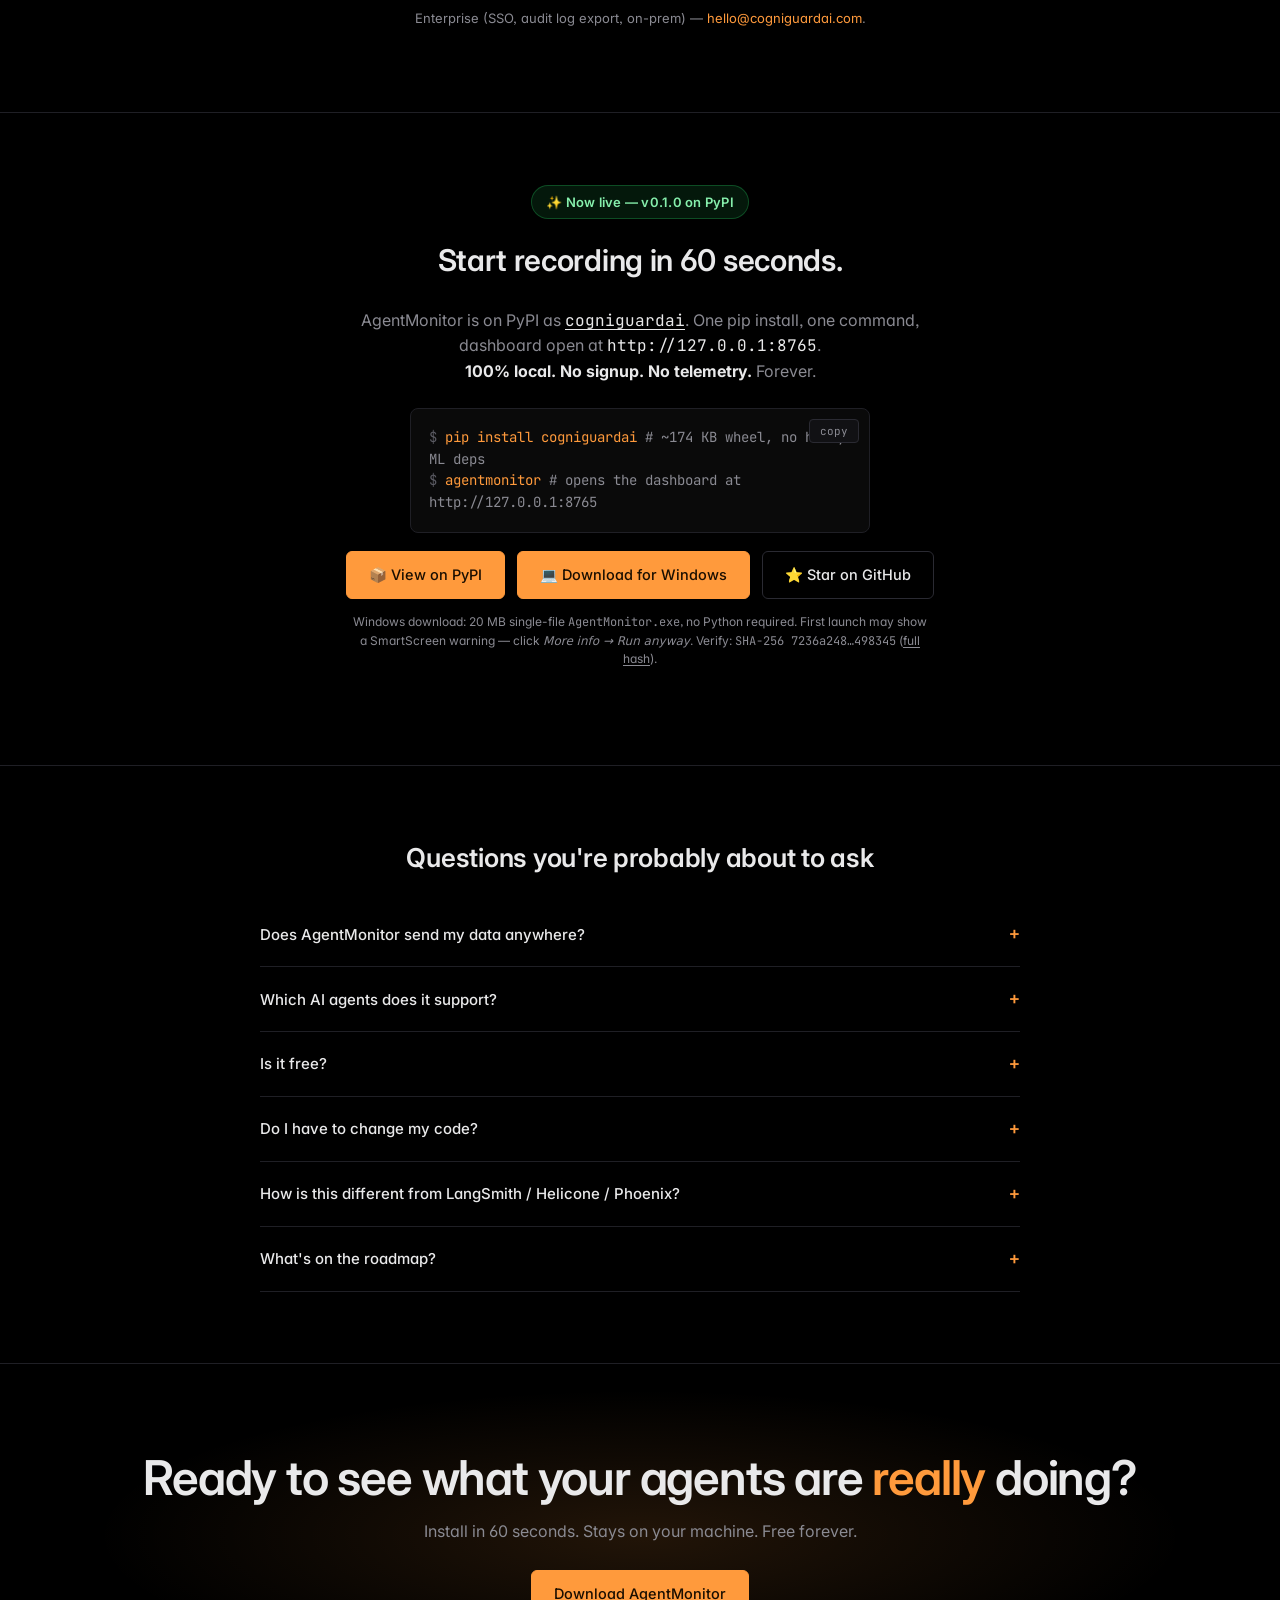
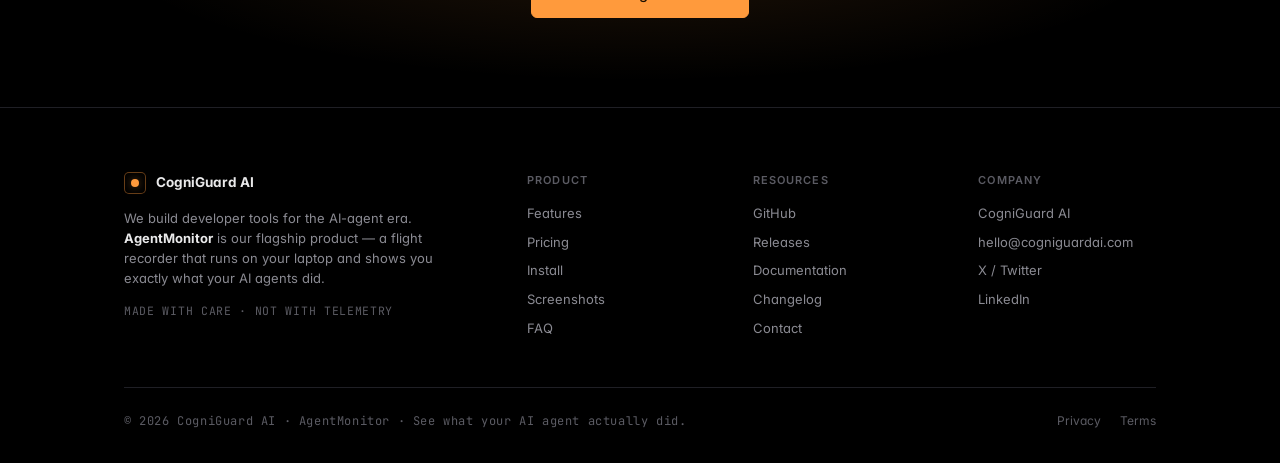
==== commit adeb7b38: "feat(release): wire .exe download into README + marketing site v0.1.0 GitHub Release was published e" ====
--- a/marketing/index.html
+++ b/marketing/index.html
@@ -1087,11 +1087,15 @@
 
     <div class="install-alt">
       <a class="btn btn-primary" href="https://pypi.org/project/cogniguardai/0.1.0/" rel="noopener">&#x1F4E6; View on PyPI</a>
+      <a class="btn btn-primary" href="https://github.com/cogniguardai/agentmonitor/releases/latest/download/AgentMonitor.exe" rel="noopener">&#x1F4BB; Download for Windows</a>
       <a class="btn btn-ghost"   href="https://github.com/cogniguardai/agentmonitor" rel="noopener">&#x2B50; Star on GitHub</a>
-      <!-- LAUNCH-TODO: re-enable Download for Windows once GitHub Release v0.1.0
-           with the .exe artefact is published. Suggested href:
-             https://github.com/cogniguardai/agentmonitor/releases/latest -->
-    </div>
+    </div>
+    <p style="text-align: center; margin-top: 14px; color: var(--text-mute); font-size: 12px;">
+      Windows download: 20 MB single-file <code>AgentMonitor.exe</code>, no Python required.
+      First launch may show a SmartScreen warning &mdash; click <em>More info &rarr; Run anyway</em>.
+      Verify: <code>SHA-256 7236a248&hellip;498345</code>
+      (<a href="https://github.com/cogniguardai/agentmonitor/releases/tag/v0.1.0" rel="noopener" style="color: var(--text-mute); text-decoration: underline; text-underline-offset: 2px;">full hash</a>).
+    </p>
   </div>
 </section>
 
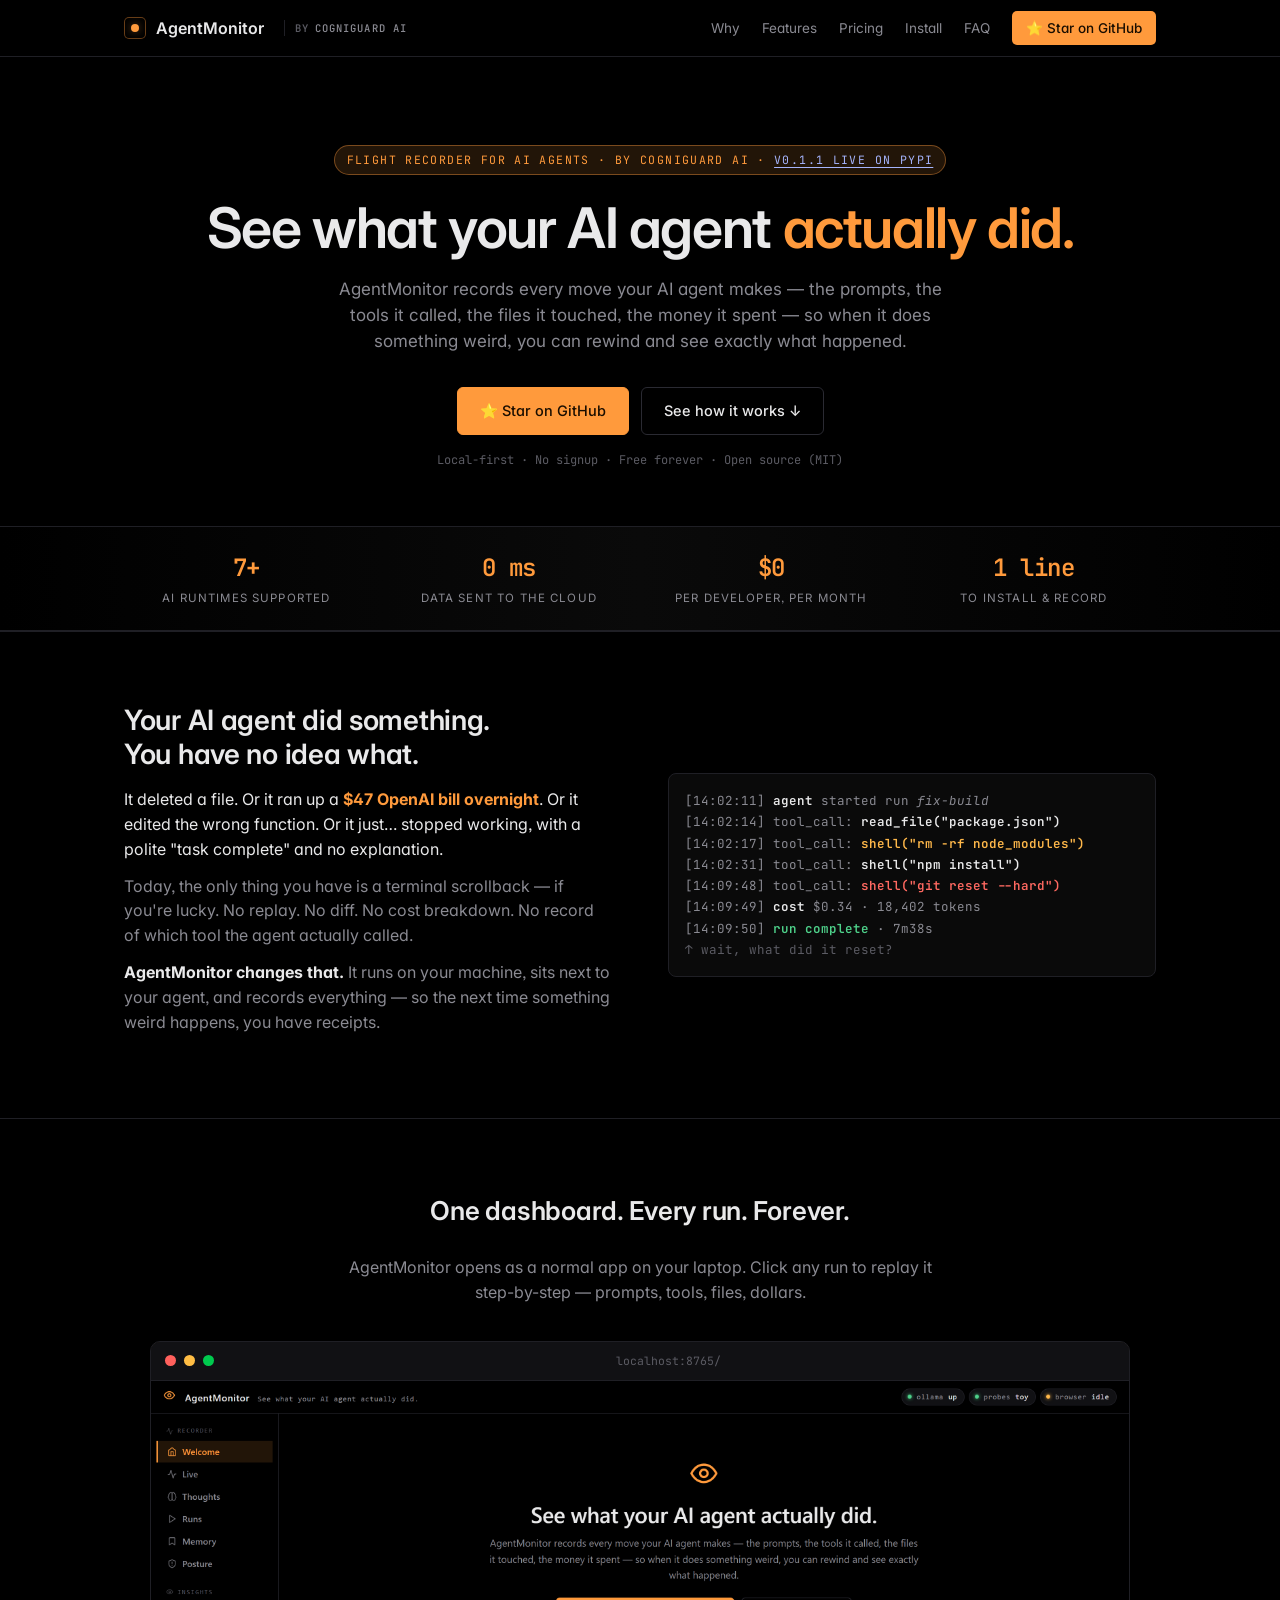
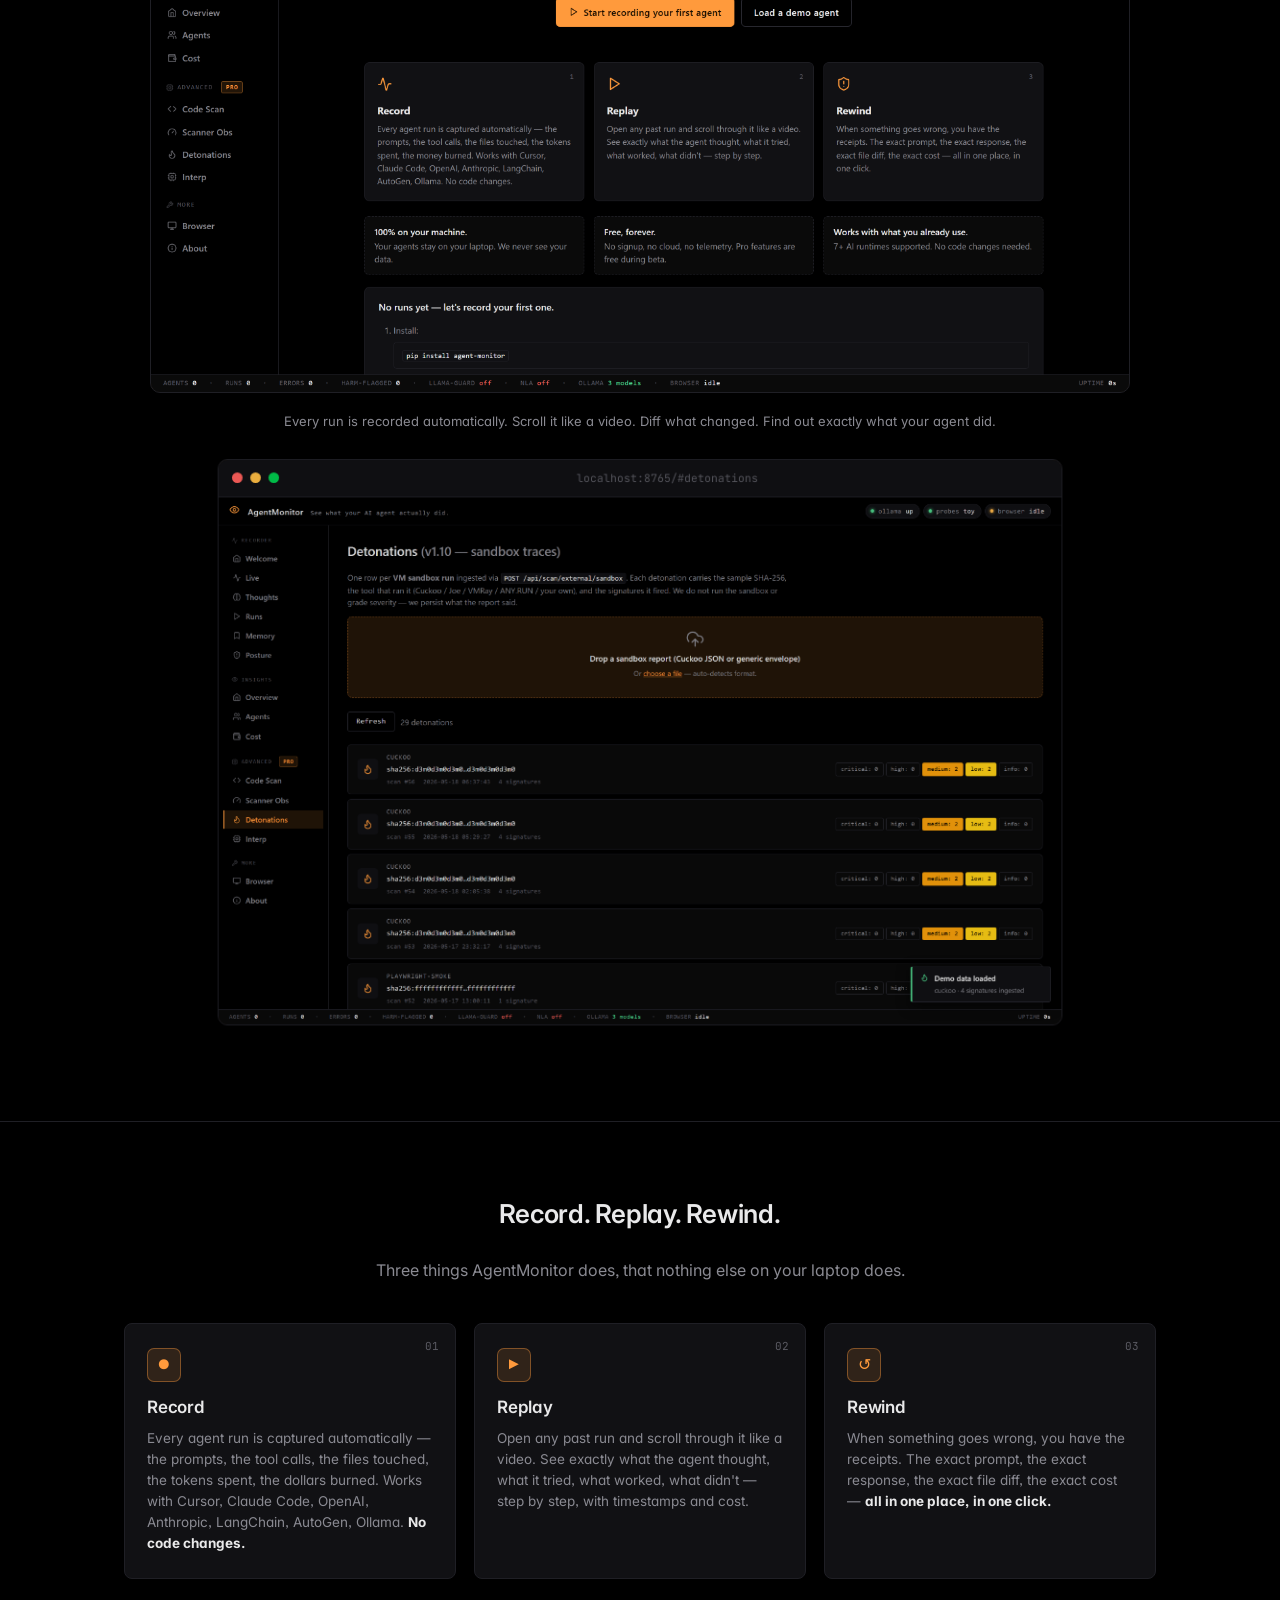
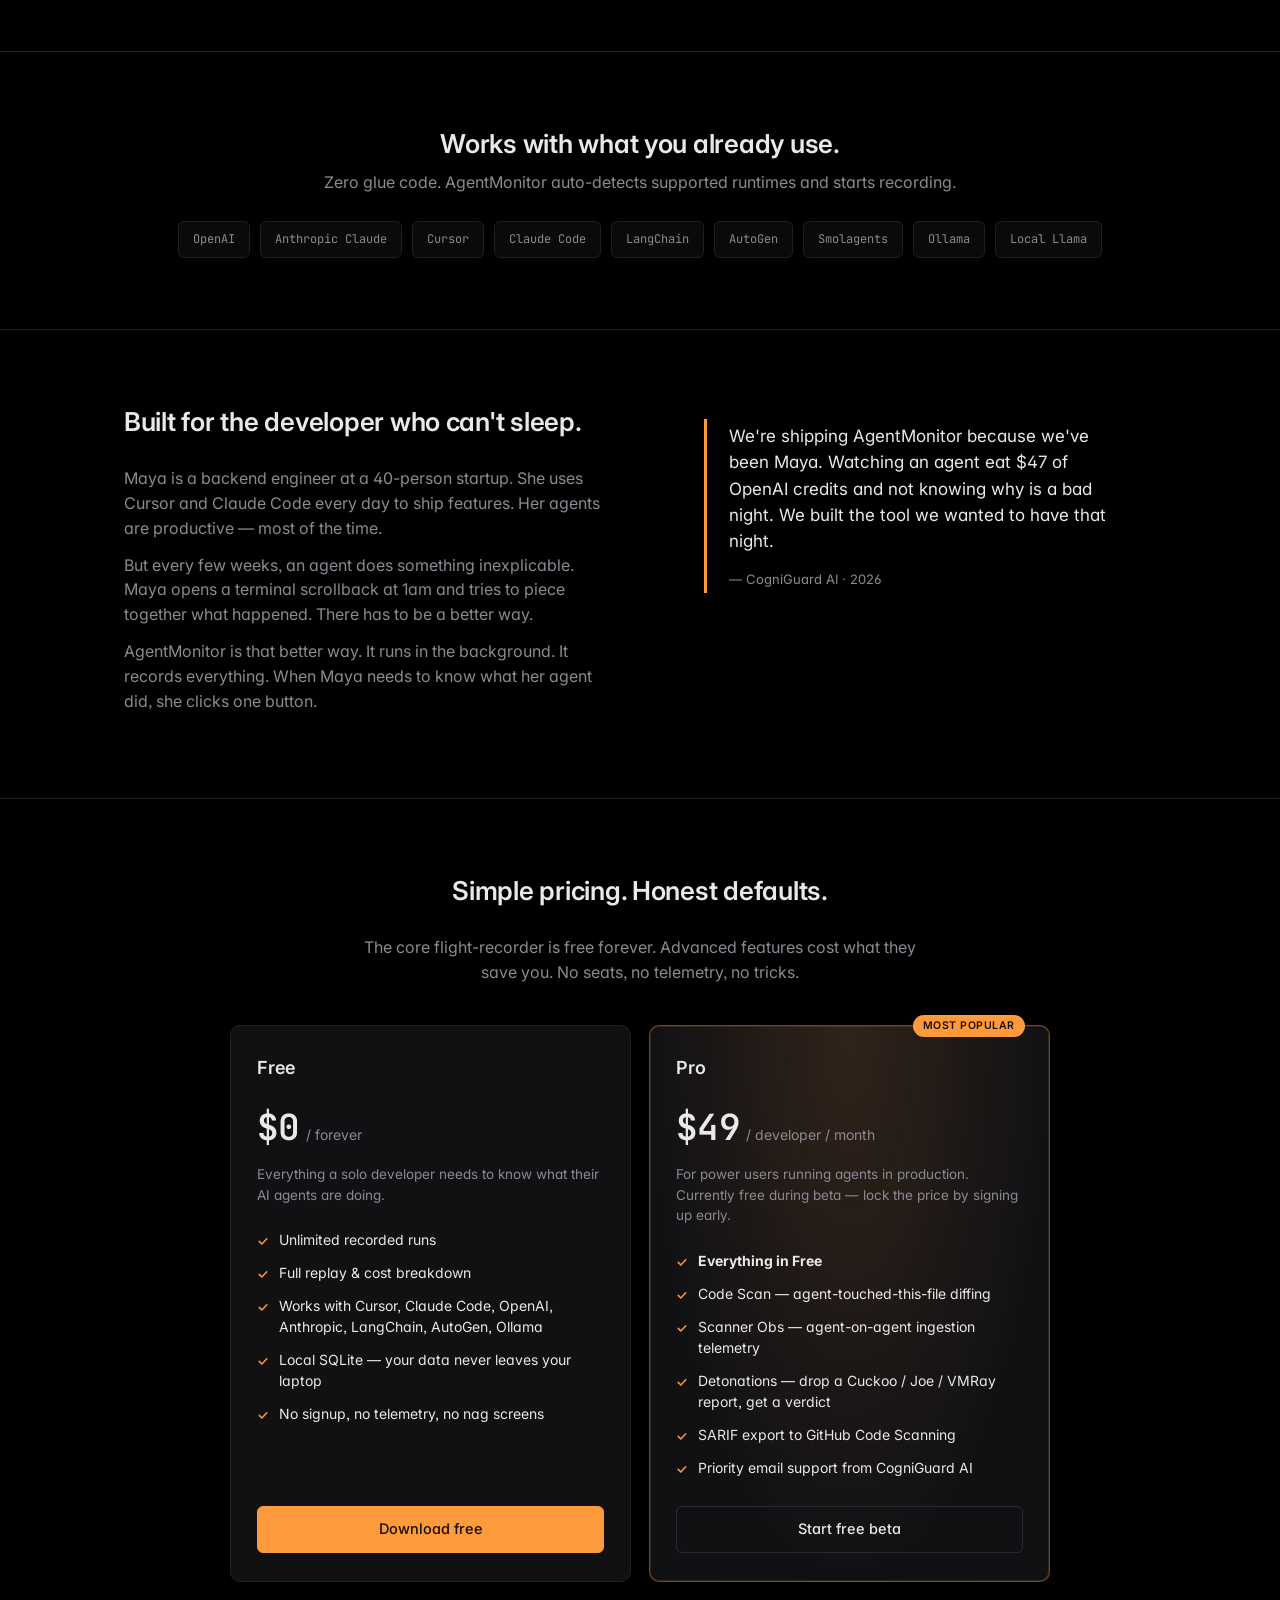
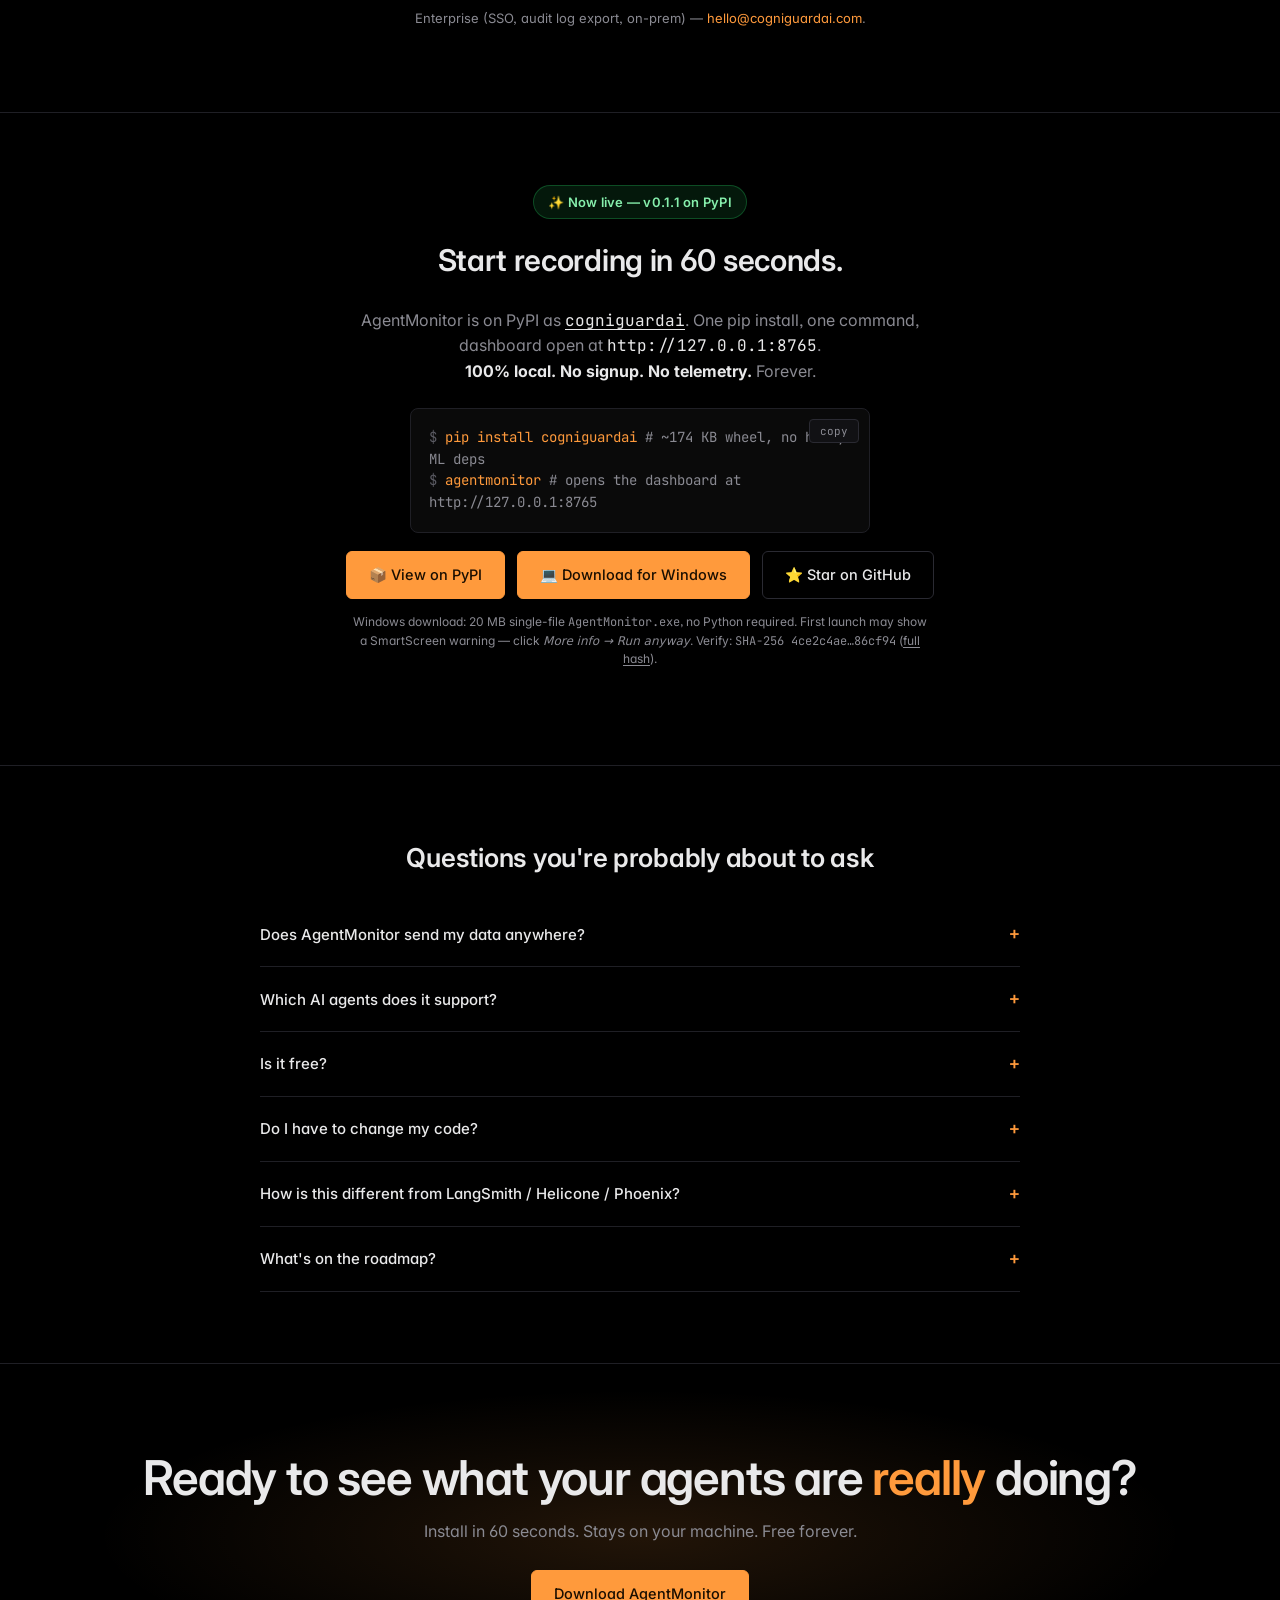
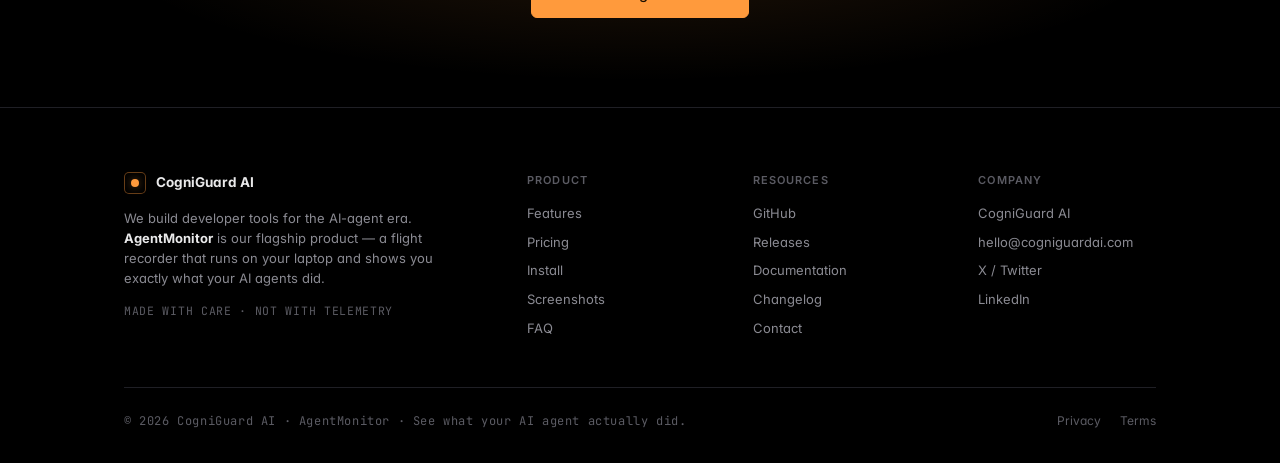
==== commit 0cea2877: "﻿release: v0.1.1 (dashboard quickstart hotfix) v0.1.0's Welcome panel shipped with three first-run-b" ====
--- a/marketing/index.html
+++ b/marketing/index.html
@@ -786,7 +786,7 @@
 <a id="top"></a>
 <section class="hero">
   <div class="wrap reveal">
-    <div class="hero-eyebrow">Flight recorder for AI agents &middot; by CogniGuard&nbsp;AI &middot; <a href="https://pypi.org/project/cogniguardai/0.1.0/" rel="noopener" style="color:#a5b4fc; text-decoration: underline; text-underline-offset: 3px;">v0.1.0 live on PyPI</a></div>
+    <div class="hero-eyebrow">Flight recorder for AI agents &middot; by CogniGuard&nbsp;AI &middot; <a href="https://pypi.org/project/cogniguardai/0.1.1/" rel="noopener" style="color:#a5b4fc; text-decoration: underline; text-underline-offset: 3px;">v0.1.1 live on PyPI</a></div>
     <h1>See what your AI agent <span class="accent">actually did.</span></h1>
     <p class="hero-sub">
       AgentMonitor records every move your AI agent makes &mdash;
@@ -1068,12 +1068,12 @@
 <section id="install" class="install">
   <div class="wrap reveal">
     <div style="display: inline-block; padding: 6px 14px; border-radius: 999px; background: rgba(34,197,94,0.12); color: #86efac; font-size: 13px; font-weight: 600; letter-spacing: 0.02em; margin-bottom: 18px; border: 1px solid rgba(34,197,94,0.3);">
-      &#x2728; Now live &mdash; v0.1.0 on PyPI
+      &#x2728; Now live &mdash; v0.1.1 on PyPI
     </div>
     <h2>Start recording in 60 seconds.</h2>
     <p>
       AgentMonitor is on PyPI as
-      <a href="https://pypi.org/project/cogniguardai/0.1.0/" rel="noopener" style="color: var(--text); text-decoration: underline; text-underline-offset: 3px;"><code>cogniguardai</code></a>.
+      <a href="https://pypi.org/project/cogniguardai/0.1.1/" rel="noopener" style="color: var(--text); text-decoration: underline; text-underline-offset: 3px;"><code>cogniguardai</code></a>.
       One pip install, one command, dashboard open at
       <code style="color: var(--text);">http://127.0.0.1:8765</code>.
       <br/><strong style="color: var(--text);">100% local. No signup. No telemetry.</strong> Forever.
@@ -1086,15 +1086,15 @@
     </div>
 
     <div class="install-alt">
-      <a class="btn btn-primary" href="https://pypi.org/project/cogniguardai/0.1.0/" rel="noopener">&#x1F4E6; View on PyPI</a>
+      <a class="btn btn-primary" href="https://pypi.org/project/cogniguardai/0.1.1/" rel="noopener">&#x1F4E6; View on PyPI</a>
       <a class="btn btn-primary" href="https://github.com/cogniguardai/agentmonitor/releases/latest/download/AgentMonitor.exe" rel="noopener">&#x1F4BB; Download for Windows</a>
       <a class="btn btn-ghost"   href="https://github.com/cogniguardai/agentmonitor" rel="noopener">&#x2B50; Star on GitHub</a>
     </div>
     <p style="text-align: center; margin-top: 14px; color: var(--text-mute); font-size: 12px;">
       Windows download: 20 MB single-file <code>AgentMonitor.exe</code>, no Python required.
       First launch may show a SmartScreen warning &mdash; click <em>More info &rarr; Run anyway</em>.
-      Verify: <code>SHA-256 7236a248&hellip;498345</code>
-      (<a href="https://github.com/cogniguardai/agentmonitor/releases/tag/v0.1.0" rel="noopener" style="color: var(--text-mute); text-decoration: underline; text-underline-offset: 2px;">full hash</a>).
+      Verify: <code>SHA-256 4ce2c4ae&hellip;86cf94</code>
+      (<a href="https://github.com/cogniguardai/agentmonitor/releases/tag/v0.1.1" rel="noopener" style="color: var(--text-mute); text-decoration: underline; text-underline-offset: 2px;">full hash</a>).
     </p>
   </div>
 </section>
